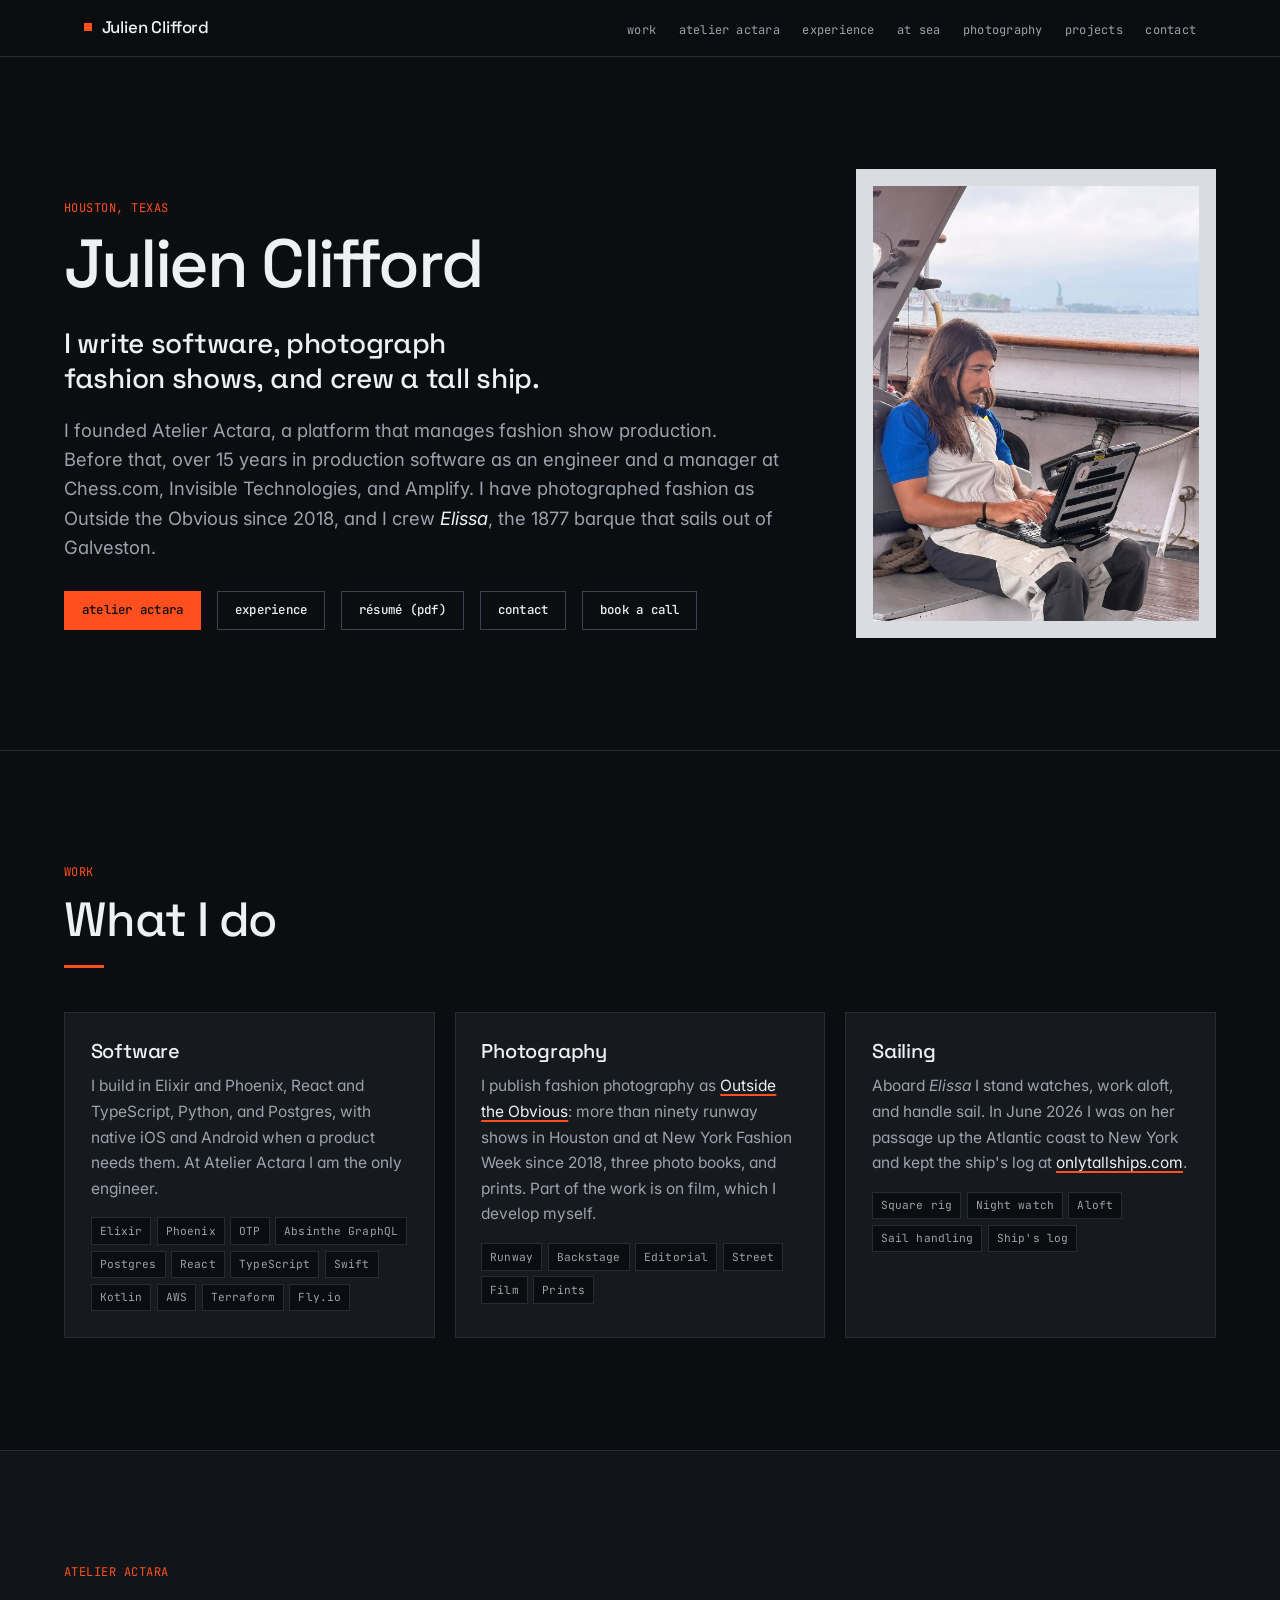
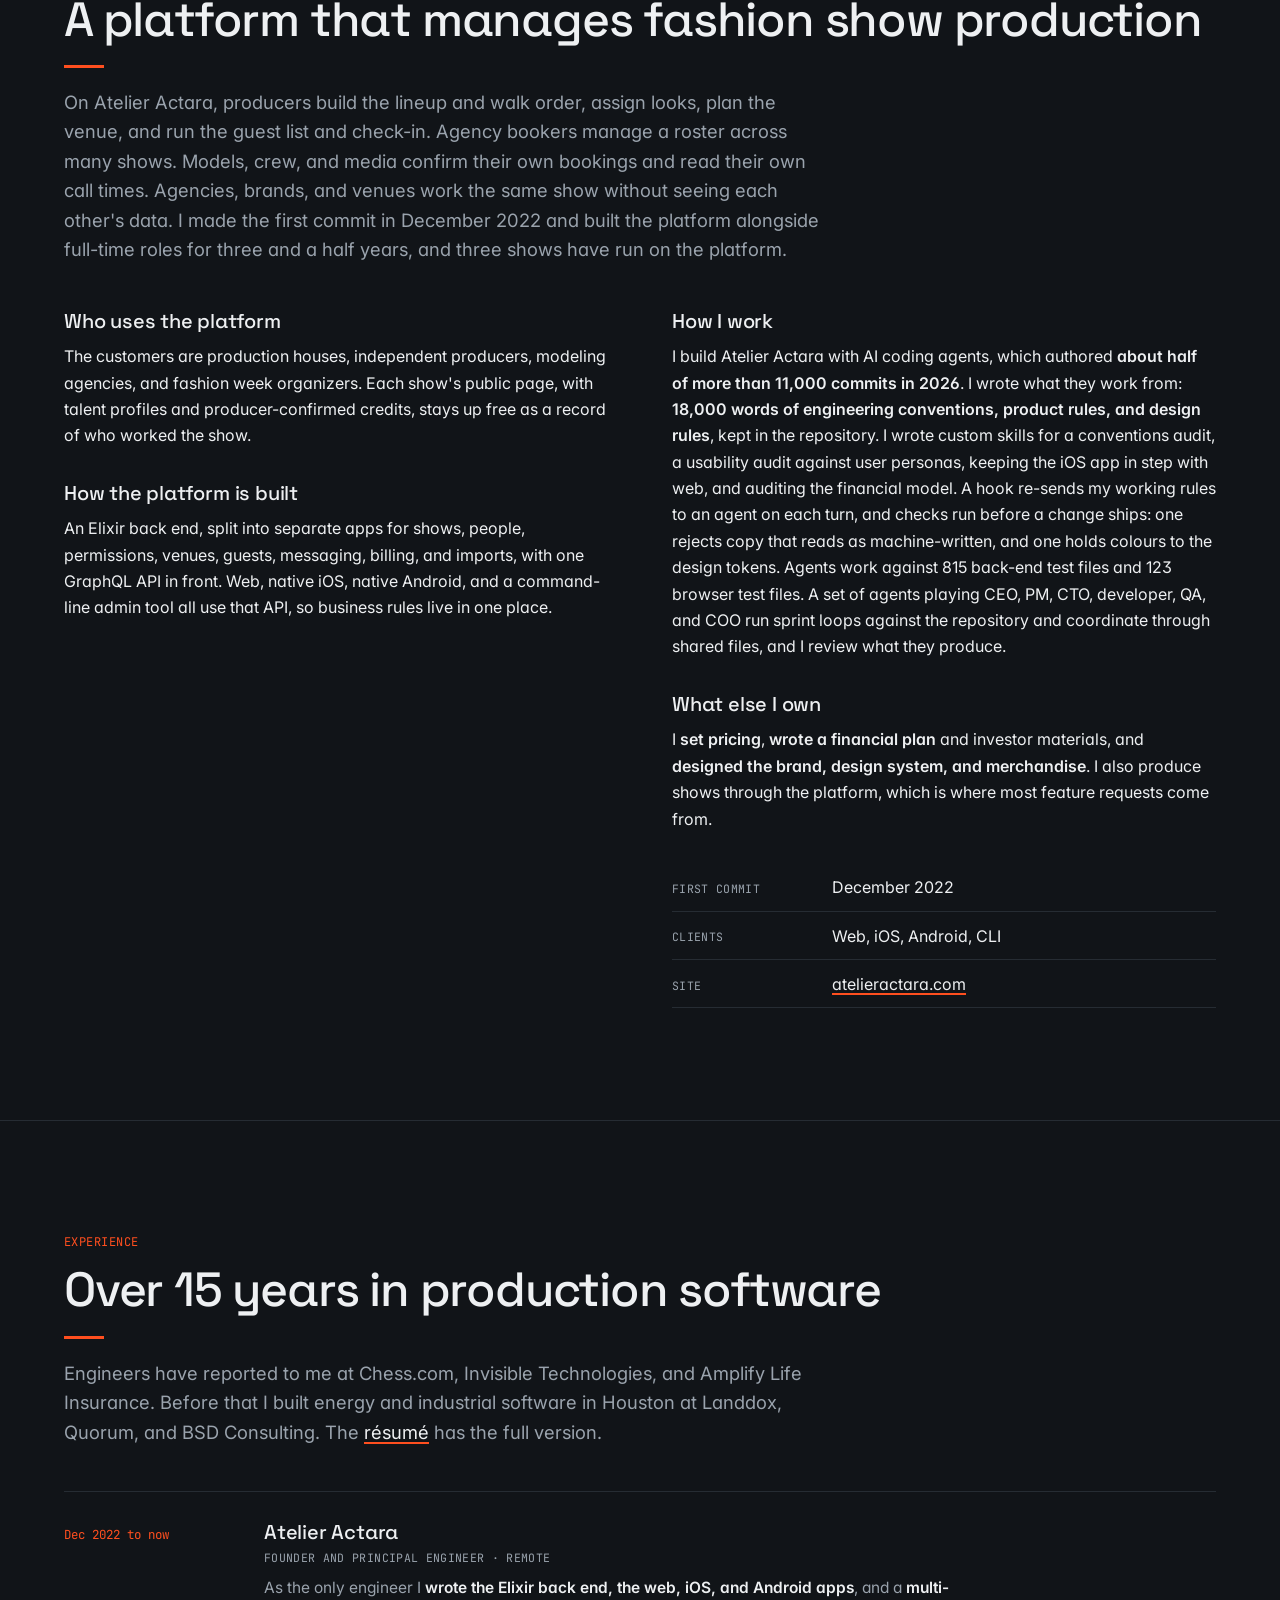
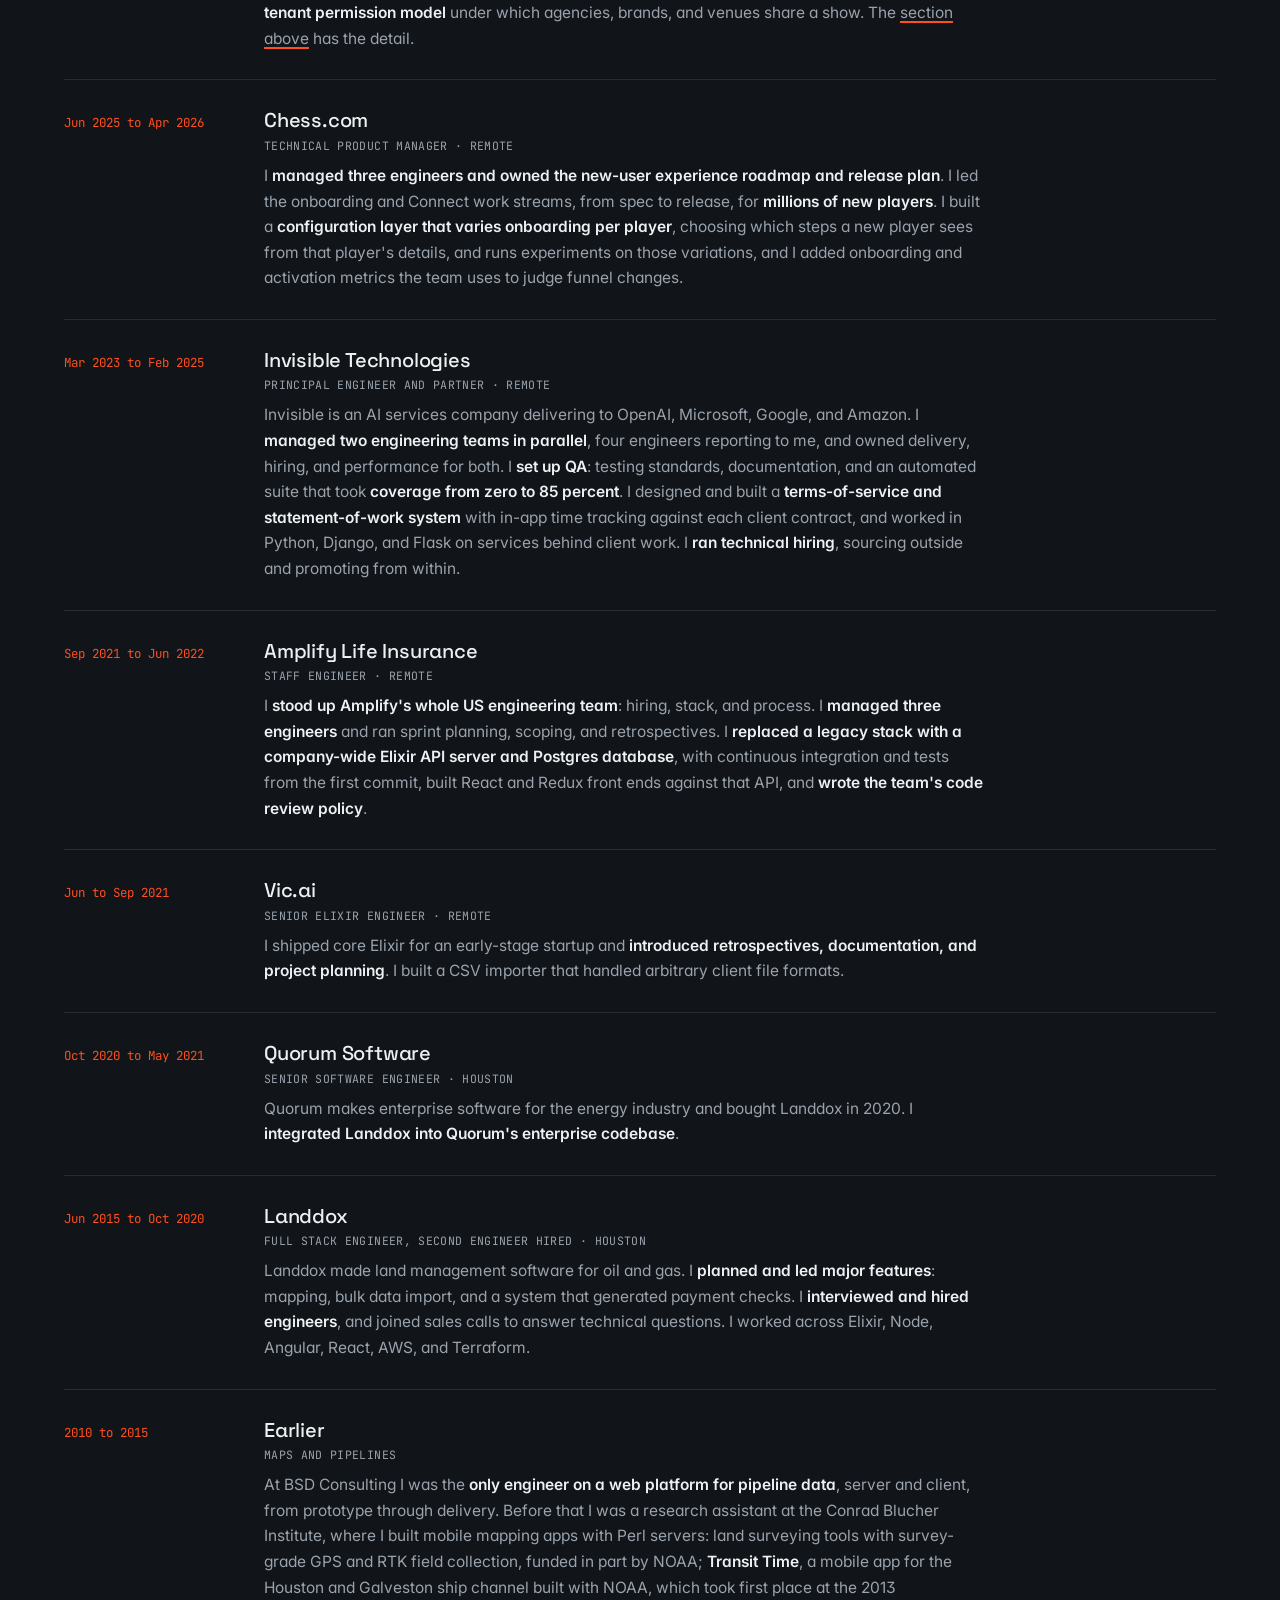
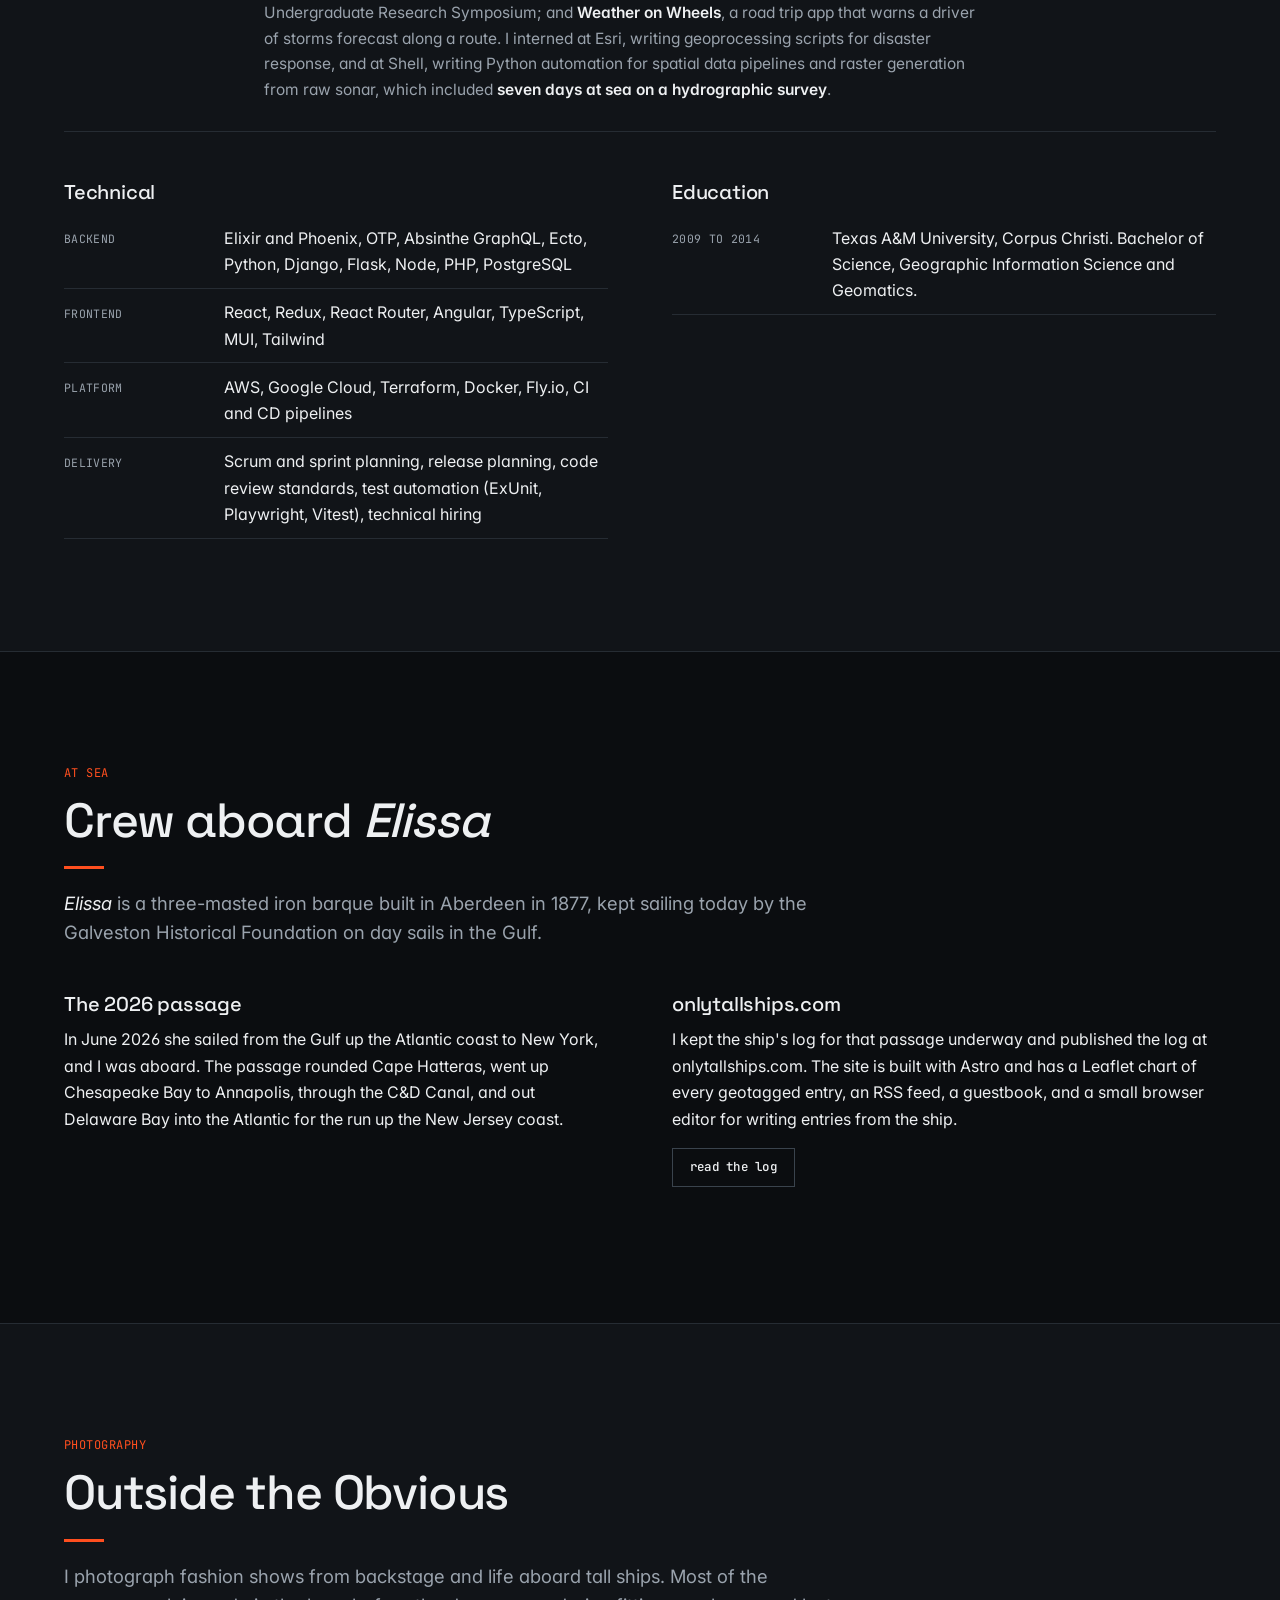
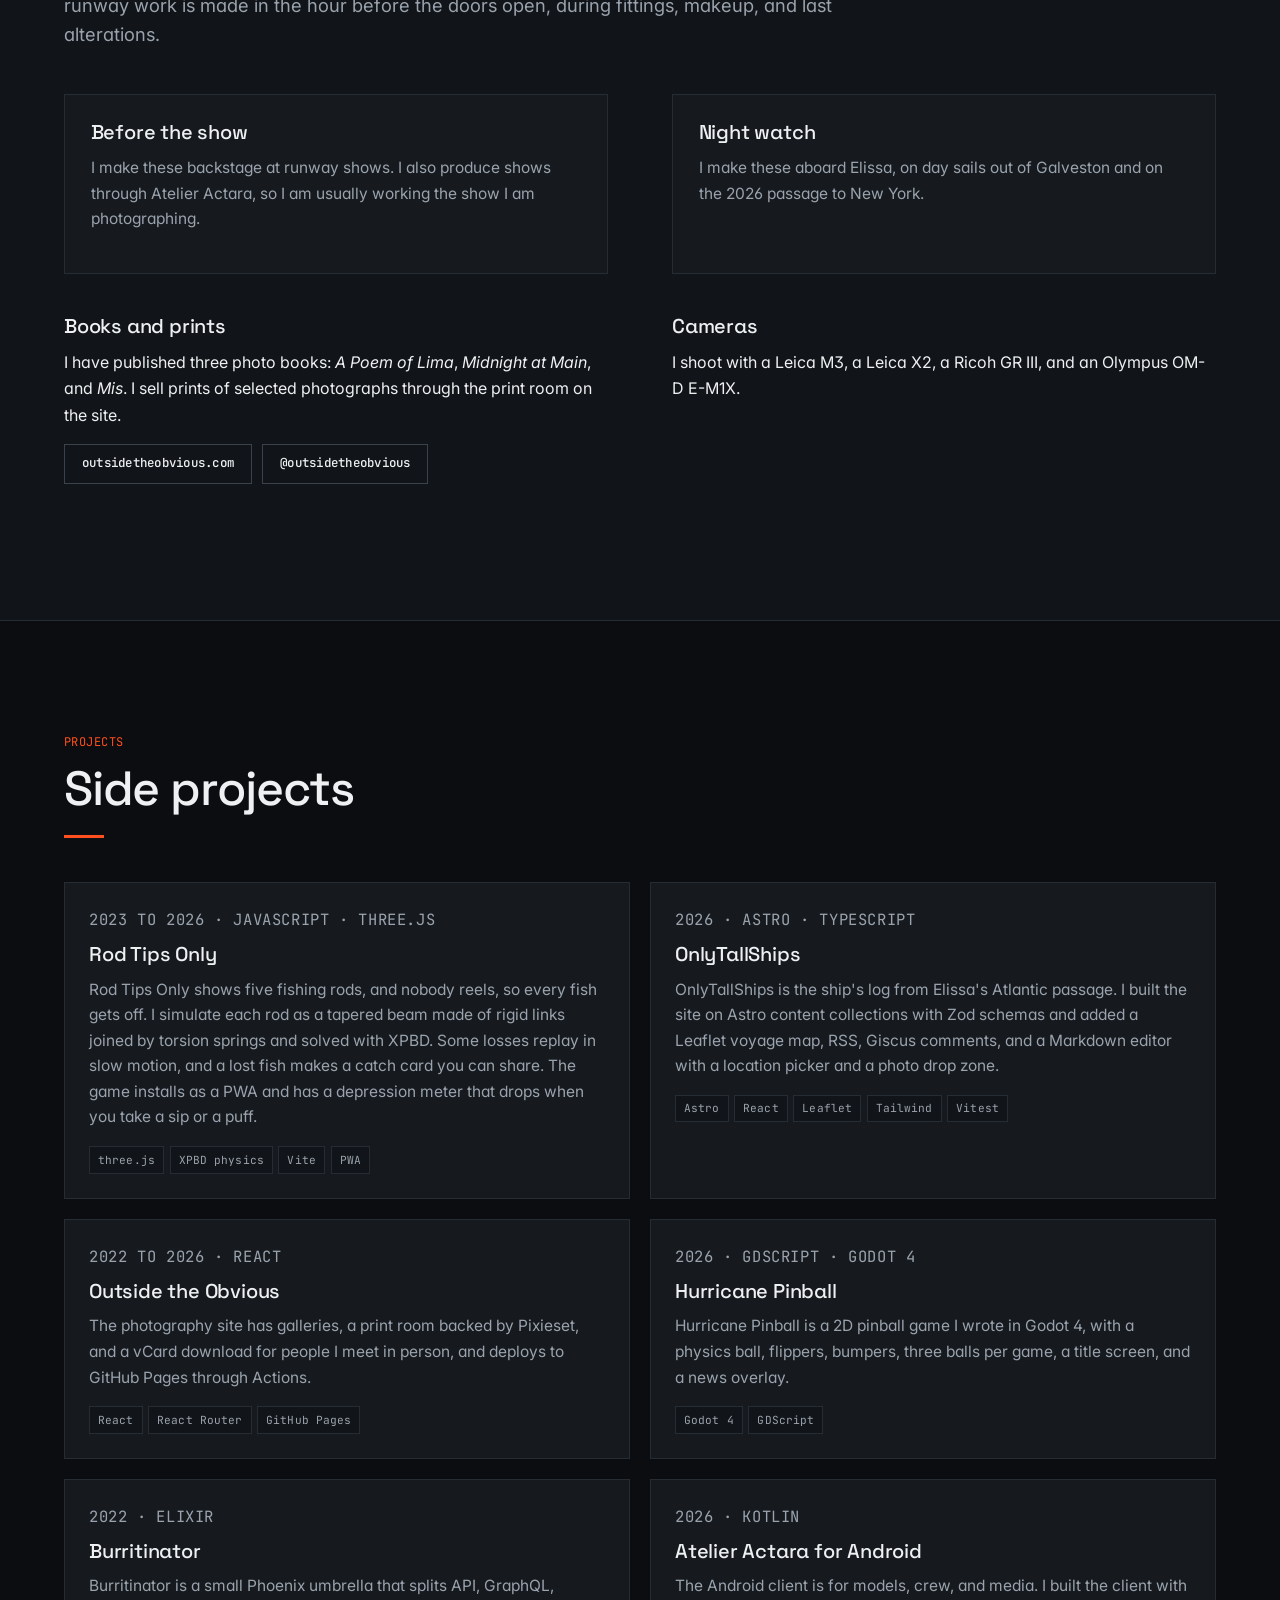
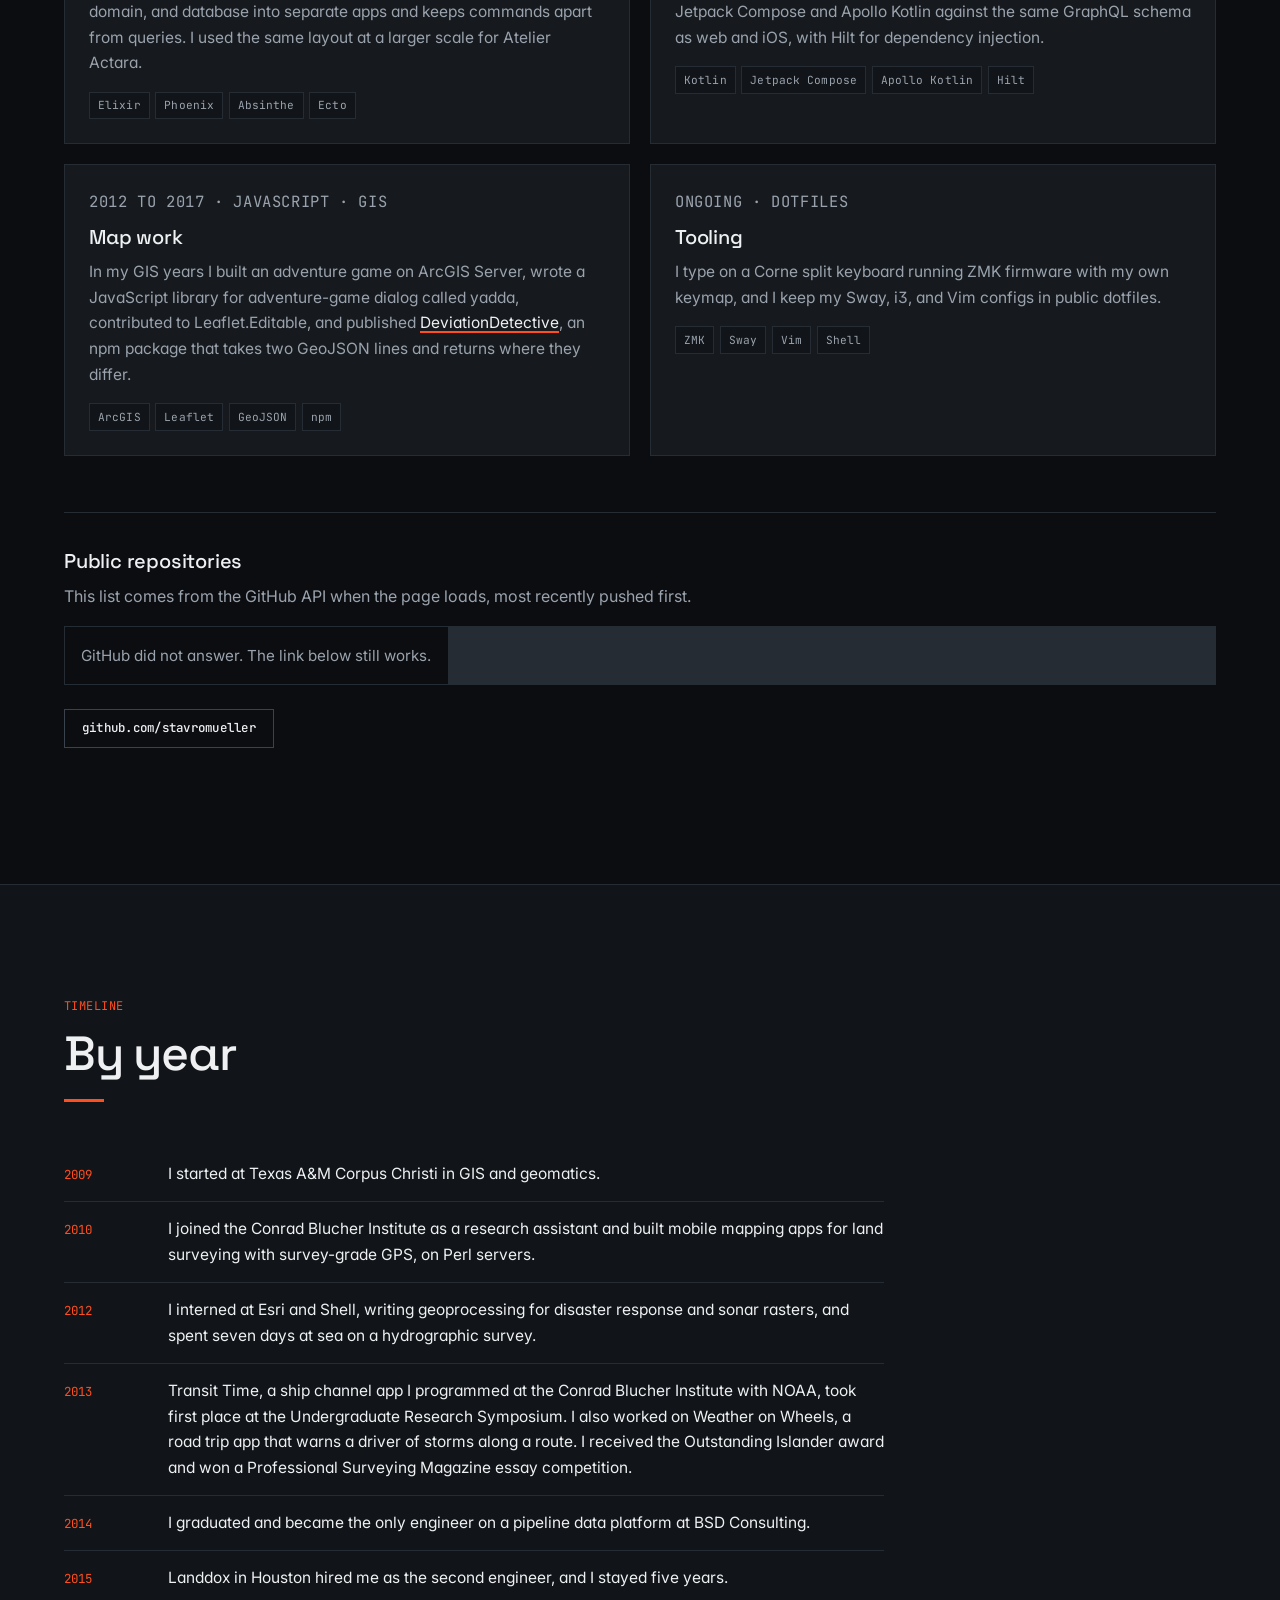
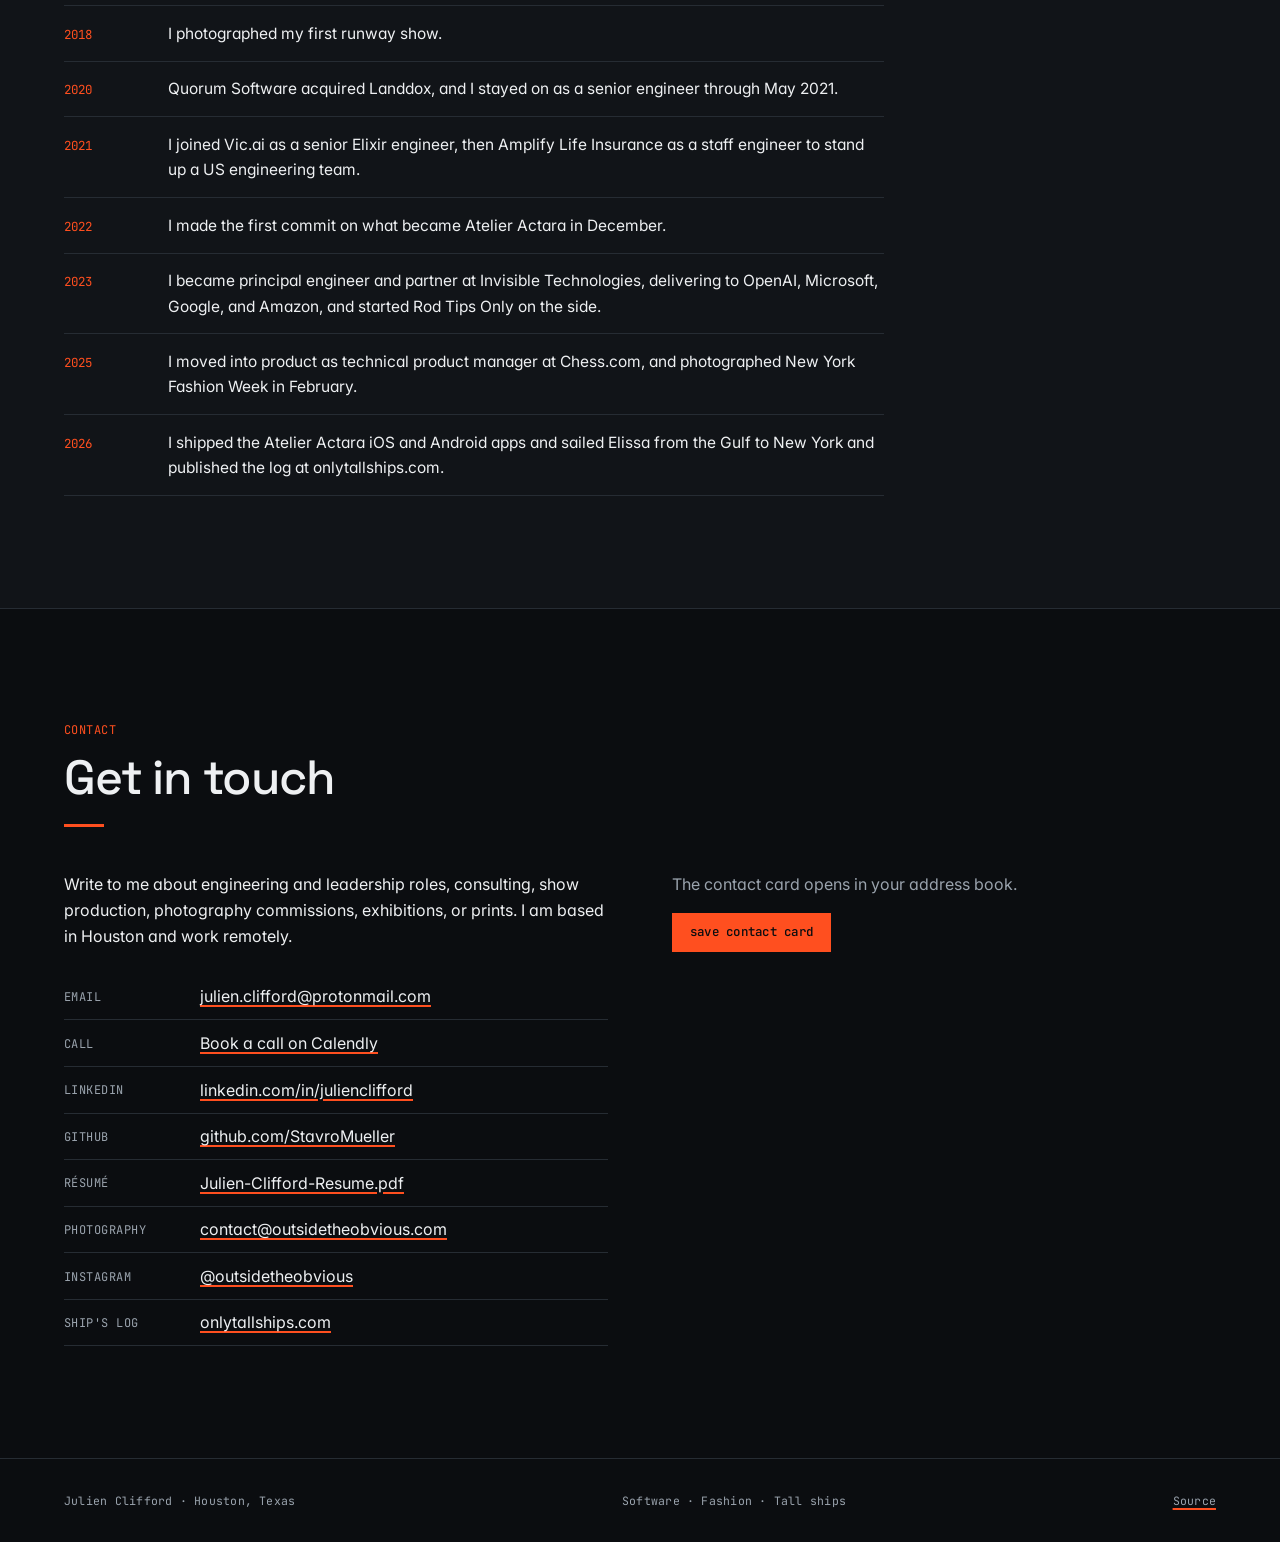
==== docs/index.html @ 0fa8e650 "Show how deep the AI-agent setup on Atelier Actara goes The résumé, the site's "How I work" paragrap" ====
<!DOCTYPE html>
<html lang="en">
<head>
  <meta charset="utf-8" />
  <meta name="viewport" content="width=device-width, initial-scale=1" />
  <title>Julien Clifford · Principal software engineer, Houston</title>
  <meta name="description" content="Julien Clifford is a principal software engineer in Houston, Texas with over 15 years in production software. He has managed engineering teams at Chess.com, Invisible Technologies, and Amplify Life Insurance, founded Atelier Actara, builds in Elixir, Phoenix, React, and TypeScript, photographs fashion shows, and crews the 1877 barque Elissa. Open to engineering leadership, principal engineer, and consulting roles." />
  <meta name="author" content="Julien Clifford" />
  <meta name="keywords" content="Julien Clifford, software engineer, engineering manager, principal engineer, technical product manager, Elixir, Phoenix, React, TypeScript, PostgreSQL, AWS, Houston, remote, Atelier Actara, fashion photographer, tall ship crew" />
  <meta name="robots" content="index, follow, max-snippet:-1, max-image-preview:large" />
  <link rel="canonical" href="https://jpclifford.com/" />
  <link rel="alternate" type="text/plain" href="https://jpclifford.com/llms.txt" title="Plain-text summary for language models" />
  <link rel="author" href="https://jpclifford.com/" />
  <link rel="me" href="https://github.com/StavroMueller" />
  <link rel="me" href="https://linkedin.com/in/julienclifford" />
  <link rel="me" href="https://instagram.com/outsidetheobvious" />
  <meta property="og:site_name" content="Julien Clifford" />
  <meta property="og:title" content="Julien Clifford · Principal software engineer, Houston" />
  <meta property="og:description" content="Over 15 years in production software. Managed teams at Chess.com, Invisible Technologies, and Amplify. Founder of Atelier Actara. Fashion photographer and tall ship crew. Open to leadership and consulting roles." />
  <meta property="og:type" content="profile" />
  <meta property="profile:first_name" content="Julien" />
  <meta property="profile:last_name" content="Clifford" />
  <meta property="og:url" content="https://jpclifford.com/" />
  <meta property="og:image" content="https://jpclifford.com/portrait.jpg" />
  <meta property="og:image:alt" content="Julien Clifford" />
  <meta property="og:locale" content="en_US" />
  <meta name="twitter:card" content="summary_large_image" />
  <meta name="twitter:title" content="Julien Clifford · Principal software engineer, Houston" />
  <meta name="twitter:description" content="Over 15 years in production software. Managed teams at Chess.com, Invisible Technologies, and Amplify. Founder of Atelier Actara. Open to leadership and consulting roles." />
  <meta name="twitter:image" content="https://jpclifford.com/portrait.jpg" />
  <meta name="theme-color" content="#0b0d10" />
  <script type="application/ld+json">
  {
    "@context": "https://schema.org",
    "@graph": [
      {
        "@type": "Person",
        "@id": "https://jpclifford.com/#person",
        "name": "Julien Clifford",
        "alternateName": ["J. P. Clifford", "Julien P. Clifford"],
        "url": "https://jpclifford.com/",
        "sameAs": [
          "https://linkedin.com/in/julienclifford",
          "https://github.com/StavroMueller",
          "https://instagram.com/outsidetheobvious",
          "https://outsidetheobvious.com",
          "https://onlytallships.com"
        ],
        "image": "https://jpclifford.com/portrait.jpg",
        "email": "mailto:julien.clifford@protonmail.com",
        "jobTitle": "Founder and principal engineer",
        "description": "Principal software engineer with over 15 years in production software. Has managed engineering teams at Chess.com, Invisible Technologies, and Amplify Life Insurance. Founder of Atelier Actara, a platform that manages fashion show production. Builds in Elixir, Phoenix, React, TypeScript, and PostgreSQL on AWS and Google Cloud. Fashion photographer under Outside the Obvious and crew aboard the 1877 barque Elissa. Open to engineering leadership, principal engineer, and consulting roles, remote or in Houston.",
        "address": {
          "@type": "PostalAddress",
          "addressLocality": "Houston",
          "addressRegion": "TX",
          "addressCountry": "US"
        },
        "worksFor": {
          "@type": "Organization",
          "name": "Atelier Actara",
          "url": "https://atelieractara.com"
        },
        "alumniOf": {
          "@type": "CollegeOrUniversity",
          "name": "Texas A&M University-Corpus Christi",
          "sameAs": "https://www.tamucc.edu/"
        },
        "hasOccupation": [
          {
            "@type": "Occupation",
            "name": "Software engineering manager",
            "occupationLocation": { "@type": "City", "name": "Houston" },
            "skills": "Engineering management, technical hiring, release planning, Scrum, code review standards, test automation, AI-assisted development standards"
          },
          {
            "@type": "Occupation",
            "name": "Principal software engineer",
            "skills": "Elixir, Phoenix, OTP, Absinthe GraphQL, Ecto, Node, PHP, React, Redux, Angular, TypeScript, PostgreSQL, AWS, Google Cloud, Terraform, Docker, Fly.io, multi-tenant systems, API design"
          },
          {
            "@type": "Occupation",
            "name": "Fashion photographer"
          }
        ],
        "knowsAbout": [
          "Elixir", "Phoenix Framework", "OTP", "GraphQL", "React", "TypeScript", "PostgreSQL",
          "Amazon Web Services", "Google Cloud", "Terraform", "Docker",
          "Engineering management", "Technical product management", "Multi-tenant architecture",
          "Test automation", "AI-assisted software development", "Geographic information systems",
          "Fashion photography", "Fashion show production", "Tall ship sailing"
        ],
        "knowsLanguage": "en",
        "nationality": { "@type": "Country", "name": "United States" },
        "sameAs": [
          "https://linkedin.com/in/julienclifford",
          "https://github.com/StavroMueller",
          "https://instagram.com/outsidetheobvious",
          "https://onlytallships.com",
          "https://outsidetheobvious.com"
        ],
        "subjectOf": {
          "@type": "DigitalDocument",
          "name": "Julien Clifford résumé",
          "url": "https://jpclifford.com/Julien-Clifford-Resume.pdf",
          "encodingFormat": "application/pdf"
        }
      },
      {
        "@type": "WebSite",
        "@id": "https://jpclifford.com/#website",
        "url": "https://jpclifford.com/",
        "name": "Julien Clifford",
        "inLanguage": "en",
        "publisher": { "@id": "https://jpclifford.com/#person" }
      },
      {
        "@type": "ProfilePage",
        "@id": "https://jpclifford.com/#page",
        "url": "https://jpclifford.com/",
        "name": "Julien Clifford · Principal software engineer, Houston",
        "isPartOf": { "@id": "https://jpclifford.com/#website" },
        "mainEntity": { "@id": "https://jpclifford.com/#person" },
        "about": { "@id": "https://jpclifford.com/#person" },
        "dateModified": "2026-11-11"
      }
    ]
  }
  </script>
  <link rel="icon" href="data:image/svg+xml,<svg xmlns='http://www.w3.org/2000/svg' viewBox='0 0 100 100'><rect width='100' height='100' fill='%230b0d10'/><text x='50' y='68' font-size='52' text-anchor='middle' fill='%23ff4f1f' font-family='Helvetica,Arial,sans-serif' font-weight='bold'>jc</text></svg>" />
  <link rel="preconnect" href="https://fonts.googleapis.com" />
  <link rel="preconnect" href="https://fonts.gstatic.com" crossorigin />
  <link href="https://fonts.googleapis.com/css2?family=Space+Grotesk:wght@500&family=Inter:wght@400;500;600&family=JetBrains+Mono:wght@400;500&display=swap" rel="stylesheet" />
  <link rel="stylesheet" href="style.css" />
</head>
<body>
  <a href="#main" class="skip-link">Skip to content</a>

  <header class="masthead">
    <nav class="nav" aria-label="Main navigation">
      <a href="#top" class="nav-name">Julien Clifford</a>
      <button class="nav-toggle" aria-expanded="false" aria-controls="nav-menu" aria-label="Toggle navigation">
        <span></span><span></span>
      </button>
      <ul class="nav-links" id="nav-menu">
        <li><a href="#work">Work</a></li>
        <li><a href="#atelier">Atelier Actara</a></li>
        <li><a href="#experience">Experience</a></li>
        <li><a href="#sea">At sea</a></li>
        <li><a href="#photo">Photography</a></li>
        <li><a href="#projects">Projects</a></li>
        <li><a href="#contact">Contact</a></li>
      </ul>
    </nav>
  </header>

  <main id="main">

    <!-- ============================ HERO ============================ -->
    <section id="top" class="hero">
      <div class="hero-grid">
        <div class="hero-copy">
          <p class="label">Houston, Texas</p>
          <h1 class="display">Julien Clifford</h1>
          <p class="tagline">I write software, photograph fashion shows, and crew a tall ship.</p>
          <p class="lede">
            I founded Atelier Actara, a platform that manages fashion show production. Before that,
            over 15 years in production software as an engineer and a manager at Chess.com,
            Invisible Technologies, and Amplify. I have
            photographed fashion as Outside the Obvious since 2018, and I crew <em>Elissa</em>,
            the 1877 barque that sails out of Galveston.
          </p>
          <div class="hero-actions">
            <a href="#atelier" class="btn btn-primary">Atelier Actara</a>
            <a href="#experience" class="btn">Experience</a>
            <a href="Julien-Clifford-Resume.pdf" class="btn">Résumé (PDF)</a>
            <a href="#contact" class="btn">Contact</a>
            <a href="https://calendly.com/julienclifford/coffee" class="btn" target="_blank" rel="noopener">Book a call</a>
          </div>
        </div>
        <figure class="hero-portrait">
          <img src="portrait.jpg" alt="Julien Clifford working on a laptop on the deck of Elissa in New York Harbor, with the Statue of Liberty behind" width="1195" height="1593" loading="eager" />
        </figure>
      </div>

    </section>

    <!-- ============================ WORK ============================ -->
    <section id="work" class="section">
      <header class="section-head">
        <p class="label">Work</p>
        <h2 class="headline">What I do</h2>
      </header>

      <div class="three-up">
        <article class="card">
          <h3 class="title">Software</h3>
          <p>
            I build in Elixir and Phoenix, React and TypeScript, Python, and Postgres, with
            native iOS and Android when a product needs them. At Atelier Actara I am the only
            engineer.
          </p>
          <ul class="tags">
            <li>Elixir</li><li>Phoenix</li><li>OTP</li><li>Absinthe GraphQL</li><li>Postgres</li>
            <li>React</li><li>TypeScript</li><li>Swift</li><li>Kotlin</li><li>AWS</li><li>Terraform</li><li>Fly.io</li>
          </ul>
        </article>

        <article class="card">
          <h3 class="title">Photography</h3>
          <p>
            I publish fashion photography as
            <a href="https://outsidetheobvious.com" target="_blank" rel="noopener">Outside the Obvious</a>:
            more than ninety runway shows in Houston and at New York Fashion Week since 2018,
            three photo books, and prints. Part of the work is on film, which I develop myself.
          </p>
          <ul class="tags">
            <li>Runway</li><li>Backstage</li><li>Editorial</li><li>Street</li><li>Film</li><li>Prints</li>
          </ul>
        </article>

        <article class="card">
          <h3 class="title">Sailing</h3>
          <p>
            Aboard <em>Elissa</em> I stand watches, work aloft, and handle sail. In June 2026
            I was on her passage up the Atlantic coast to New York and kept the ship's log at
            <a href="https://onlytallships.com" target="_blank" rel="noopener">onlytallships.com</a>.
          </p>
          <ul class="tags">
            <li>Square rig</li><li>Night watch</li><li>Aloft</li><li>Sail handling</li><li>Ship's log</li>
          </ul>
        </article>
      </div>
    </section>

    <!-- ============================ ATELIER ACTARA ============================ -->
    <section id="atelier" class="section section-dark">
      <header class="section-head">
        <p class="label">Atelier Actara</p>
        <h2 class="headline">A platform that manages fashion show production</h2>
        <p class="lede">
          On Atelier Actara, producers build the lineup and walk order, assign looks, plan the venue, and run the guest list and check-in.
          Agency bookers manage a roster across many shows. Models, crew, and media confirm
          their own bookings and read their own call times. Agencies, brands, and venues work
          the same show without seeing each other's data. I made the first commit in December
          2022 and built the platform alongside full-time roles for three and a half years, and
          three shows have run on the platform.
        </p>
      </header>

      <div class="two-col">
        <div>
          <h3 class="title">Who uses the platform</h3>
          <p>
            The customers are production houses, independent producers, modeling agencies, and
            fashion week organizers. Each show's public page, with talent profiles and
            producer-confirmed credits, stays up free as a record of who worked the show.
          </p>

          <h3 class="title" style="margin-top:2rem">How the platform is built</h3>
          <p>
            An Elixir back end, split into separate apps for shows, people, permissions,
            venues, guests, messaging, billing, and imports, with one GraphQL API in front.
            Web, native iOS, native Android, and a command-line admin tool all use that API,
            so business rules live in one place.
          </p>
        </div>
        <div>
          <h3 class="title">How I work</h3>
          <p>
            I build Atelier Actara with AI coding agents, which authored <strong>about half of
            more than 11,000 commits in 2026</strong>. I wrote what they work from: <strong>18,000
            words of engineering conventions, product rules, and design rules</strong>, kept in
            the repository. I wrote custom skills for a conventions audit, a usability audit
            against user personas, keeping the iOS app in step with web, and auditing the
            financial model. A hook re-sends my working rules to an agent on each turn, and
            checks run before a change ships: one rejects copy that reads as machine-written,
            and one holds colours to the design tokens. Agents work against 815 back-end test
            files and 123 browser test files. A
            set of agents playing CEO, PM, CTO, developer, QA, and COO run sprint loops against the
            repository and coordinate through shared files, and I review what they produce.
          </p>

          <h3 class="title" style="margin-top:2rem">What else I own</h3>
          <p>
            I <strong>set pricing</strong>, <strong>wrote a financial plan</strong> and investor materials, and <strong>designed the brand,
            design system, and merchandise</strong>. I also produce shows through the platform, which is where most
            feature requests come from.
          </p>

          <dl class="fact-list" style="margin-top:2rem">
            <div><dt>First commit</dt><dd>December 2022</dd></div>
            <div><dt>Clients</dt><dd>Web, iOS, Android, CLI</dd></div>
            <div><dt>Site</dt><dd><a href="https://atelieractara.com" target="_blank" rel="noopener">atelieractara.com</a></dd></div>
          </dl>
        </div>
      </div>
    </section>

    <!-- ============================ EXPERIENCE ============================ -->
    <section id="experience" class="section section-alt">
      <header class="section-head">
        <p class="label">Experience</p>
        <h2 class="headline">Over 15 years in production software</h2>
        <p class="lede">
          Engineers have reported to me at Chess.com, Invisible Technologies, and Amplify
          Life Insurance. Before that I built energy and industrial software in Houston
          at Landdox, Quorum, and BSD Consulting. The
          <a href="Julien-Clifford-Resume.pdf">résumé</a> has the full version.
        </p>
      </header>

      <ol class="jobs">
        <li class="job">
          <div class="job-when"><span class="date">Dec 2022 to now</span></div>
          <div>
            <h3 class="title">Atelier Actara <span class="role">Founder and principal engineer · Remote</span></h3>
            <p>As the only engineer I <strong>wrote the Elixir back end, the web, iOS, and Android apps</strong>, and a <strong>multi-tenant permission model</strong> under which agencies, brands, and venues share a show. The <a href="#atelier">section above</a> has the detail.</p>
          </div>
        </li>
        <li class="job">
          <div class="job-when"><span class="date">Jun 2025 to Apr 2026</span></div>
          <div>
            <h3 class="title">Chess.com <span class="role">Technical product manager · Remote</span></h3>
            <p>I <strong>managed three engineers and owned the new-user experience roadmap and release plan</strong>. I led the onboarding and Connect work streams, from spec to release, for <strong>millions of new players</strong>. I built a <strong>configuration layer that varies onboarding per player</strong>, choosing which steps a new player sees from that player's details, and runs experiments on those variations, and I added onboarding and activation metrics the team uses to judge funnel changes.</p>
          </div>
        </li>
        <li class="job">
          <div class="job-when"><span class="date">Mar 2023 to Feb 2025</span></div>
          <div>
            <h3 class="title">Invisible Technologies <span class="role">Principal engineer and partner · Remote</span></h3>
            <p>Invisible is an AI services company delivering to OpenAI, Microsoft, Google, and Amazon. I <strong>managed two engineering teams in parallel</strong>, four engineers reporting to me, and owned delivery, hiring, and performance for both. I <strong>set up QA</strong>: testing standards, documentation, and an automated suite that took <strong>coverage from zero to 85 percent</strong>. I designed and built a <strong>terms-of-service and statement-of-work system</strong> with in-app time tracking against each client contract, and worked in Python, Django, and Flask on services behind client work. I <strong>ran technical hiring</strong>, sourcing outside and promoting from within.</p>
          </div>
        </li>
        <li class="job">
          <div class="job-when"><span class="date">Sep 2021 to Jun 2022</span></div>
          <div>
            <h3 class="title">Amplify Life Insurance <span class="role">Staff engineer · Remote</span></h3>
            <p>I <strong>stood up Amplify's whole US engineering team</strong>: hiring, stack, and process. I <strong>managed three engineers</strong> and ran sprint planning, scoping, and retrospectives. I <strong>replaced a legacy stack with a company-wide Elixir API server and Postgres database</strong>, with continuous integration and tests from the first commit, built React and Redux front ends against that API, and <strong>wrote the team's code review policy</strong>.</p>
          </div>
        </li>
        <li class="job">
          <div class="job-when"><span class="date">Jun to Sep 2021</span></div>
          <div>
            <h3 class="title">Vic.ai <span class="role">Senior Elixir engineer · Remote</span></h3>
            <p>I shipped core Elixir for an early-stage startup and <strong>introduced retrospectives, documentation, and project planning</strong>. I built a CSV importer that handled arbitrary client file formats.</p>
          </div>
        </li>
        <li class="job">
          <div class="job-when"><span class="date">Oct 2020 to May 2021</span></div>
          <div>
            <h3 class="title">Quorum Software <span class="role">Senior software engineer · Houston</span></h3>
            <p>Quorum makes enterprise software for the energy industry and bought Landdox in 2020. I <strong>integrated Landdox into Quorum's enterprise codebase</strong>.</p>
          </div>
        </li>
        <li class="job">
          <div class="job-when"><span class="date">Jun 2015 to Oct 2020</span></div>
          <div>
            <h3 class="title">Landdox <span class="role">Full stack engineer, second engineer hired · Houston</span></h3>
            <p>Landdox made land management software for oil and gas. I <strong>planned and led major features</strong>: mapping, bulk data import, and a system that generated payment checks. I <strong>interviewed and hired engineers</strong>, and joined sales calls to answer technical questions. I worked across Elixir, Node, Angular, React, AWS, and Terraform.</p>
          </div>
        </li>
        <li class="job">
          <div class="job-when"><span class="date">2010 to 2015</span></div>
          <div>
            <h3 class="title">Earlier <span class="role">Maps and pipelines</span></h3>
            <p>At BSD Consulting I was the <strong>only engineer on a web platform for pipeline data</strong>, server and client, from prototype through delivery. Before that I was a research assistant at the Conrad Blucher Institute, where I built mobile mapping apps with Perl servers: land surveying tools with survey-grade GPS and RTK field collection, funded in part by NOAA; <strong>Transit Time</strong>, a mobile app for the Houston and Galveston ship channel built with NOAA, which took first place at the 2013 Undergraduate Research Symposium; and <strong>Weather on Wheels</strong>, a road trip app that warns a driver of storms forecast along a route. I interned at Esri, writing geoprocessing scripts for disaster response, and at Shell, writing Python automation for spatial data pipelines and raster generation from raw sonar, which included <strong>seven days at sea on a hydrographic survey</strong>.</p>
          </div>
        </li>
      </ol>

      <div class="two-col" style="margin-top:3rem">
        <div>
          <h3 class="title">Technical</h3>
          <dl class="fact-list">
            <div><dt>Backend</dt><dd>Elixir and Phoenix, OTP, Absinthe GraphQL, Ecto, Python, Django, Flask, Node, PHP, PostgreSQL</dd></div>
            <div><dt>Frontend</dt><dd>React, Redux, React Router, Angular, TypeScript, MUI, Tailwind</dd></div>
            <div><dt>Platform</dt><dd>AWS, Google Cloud, Terraform, Docker, Fly.io, CI and CD pipelines</dd></div>
            <div><dt>Delivery</dt><dd>Scrum and sprint planning, release planning, code review standards, test automation (ExUnit, Playwright, Vitest), technical hiring</dd></div>
          </dl>
        </div>
        <div>
          <h3 class="title">Education</h3>
          <dl class="fact-list">
            <div><dt>2009 to 2014</dt><dd>Texas A&amp;M University, Corpus Christi. Bachelor of Science, Geographic Information Science and Geomatics.</dd></div>
          </dl>
        </div>
      </div>
    </section>


    <!-- ============================ AT SEA ============================ -->
    <section id="sea" class="section">
      <header class="section-head">
        <p class="label">At sea</p>
        <h2 class="headline">Crew aboard <em>Elissa</em></h2>
        <p class="lede">
          <em>Elissa</em> is a three-masted iron barque built in Aberdeen in 1877, kept sailing
          today by the Galveston Historical Foundation on day sails in the Gulf.
        </p>
      </header>

      <div class="two-col">
        <div>
          <h3 class="title">The 2026 passage</h3>
          <p>
            In June 2026 she sailed from the Gulf up the Atlantic coast to New York, and I was
            aboard. The passage rounded Cape Hatteras, went up Chesapeake Bay to Annapolis,
            through the C&amp;D Canal, and out Delaware Bay into the Atlantic for the run up
            the New Jersey coast.
          </p>
        </div>
        <div>
          <h3 class="title">onlytallships.com</h3>
          <p>
            I kept the ship's log for that passage underway and published the log at
            onlytallships.com. The site is built with Astro and has a Leaflet chart of every
            geotagged entry, an RSS feed, a guestbook, and a small browser editor for writing
            entries from the ship.
          </p>
          <p>
            <a href="https://onlytallships.com" target="_blank" rel="noopener" class="btn">Read the log</a>
          </p>
        </div>
      </div>
    </section>
    <!-- ============================ PHOTOGRAPHY ============================ -->
    <section id="photo" class="section section-alt">
      <header class="section-head">
        <p class="label">Photography</p>
        <h2 class="headline">Outside the Obvious</h2>
        <p class="lede">
          I photograph fashion shows from backstage and life aboard tall ships. Most of the
          runway work is made in the hour before the doors open, during fittings, makeup, and
          last alterations.
        </p>
      </header>

      <div class="two-col">
        <article class="card">
          <h3 class="title">Before the show</h3>
          <p>I make these backstage at runway shows. I also produce shows through Atelier Actara, so I am usually working the show I am photographing.</p>
        </article>
        <article class="card">
          <h3 class="title">Night watch</h3>
          <p>I make these aboard Elissa, on day sails out of Galveston and on the 2026 passage to New York.</p>
        </article>
      </div>

      <div class="two-col" style="margin-top:2.5rem">
        <div>
          <h3 class="title">Books and prints</h3>
          <p>I have published three photo books: <em>A Poem of Lima</em>, <em>Midnight at Main</em>, and <em>Mis</em>. I sell prints of selected photographs through the print room on the site.</p>
          <p>
            <a href="https://outsidetheobvious.com" target="_blank" rel="noopener" class="btn">outsidetheobvious.com</a>
            <a href="https://instagram.com/outsidetheobvious" target="_blank" rel="noopener" class="btn">@outsidetheobvious</a>
          </p>
        </div>
        <div>
          <h3 class="title">Cameras</h3>
          <p>I shoot with a Leica M3, a Leica X2, a Ricoh GR III, and an Olympus OM-D E-M1X.</p>
        </div>
      </div>
    </section>

    <!-- ============================ PROJECTS ============================ -->
    <section id="projects" class="section">
      <header class="section-head">
        <p class="label">Projects</p>
        <h2 class="headline">Side projects</h2>
      </header>

      <div class="project-grid">
        <article class="project">
          <p class="label">2023 to 2026 · JavaScript · three.js</p>
          <h3 class="title"><a href="https://rodtipsonly.com" target="_blank" rel="noopener">Rod Tips Only</a></h3>
          <p>Rod Tips Only shows five fishing rods, and nobody reels, so every fish gets off. I simulate each rod as a tapered beam made of rigid links joined by torsion springs and solved with XPBD. Some losses replay in slow motion, and a lost fish makes a catch card you can share. The game installs as a PWA and has a depression meter that drops when you take a sip or a puff.</p>
          <ul class="tags"><li>three.js</li><li>XPBD physics</li><li>Vite</li><li>PWA</li></ul>
        </article>

        <article class="project">
          <p class="label">2026 · Astro · TypeScript</p>
          <h3 class="title"><a href="https://onlytallships.com" target="_blank" rel="noopener">OnlyTallShips</a></h3>
          <p>OnlyTallShips is the ship's log from Elissa's Atlantic passage. I built the site on Astro content collections with Zod schemas and added a Leaflet voyage map, RSS, Giscus comments, and a Markdown editor with a location picker and a photo drop zone.</p>
          <ul class="tags"><li>Astro</li><li>React</li><li>Leaflet</li><li>Tailwind</li><li>Vitest</li></ul>
        </article>

        <article class="project">
          <p class="label">2022 to 2026 · React</p>
          <h3 class="title"><a href="https://outsidetheobvious.com" target="_blank" rel="noopener">Outside the Obvious</a></h3>
          <p>The photography site has galleries, a print room backed by Pixieset, and a vCard download for people I meet in person, and deploys to GitHub Pages through Actions.</p>
          <ul class="tags"><li>React</li><li>React Router</li><li>GitHub Pages</li></ul>
        </article>

        <article class="project">
          <p class="label">2026 · GDScript · Godot 4</p>
          <h3 class="title"><a href="https://github.com/StavroMueller/hurricanegame" target="_blank" rel="noopener">Hurricane Pinball</a></h3>
          <p>Hurricane Pinball is a 2D pinball game I wrote in Godot 4, with a physics ball, flippers, bumpers, three balls per game, a title screen, and a news overlay.</p>
          <ul class="tags"><li>Godot 4</li><li>GDScript</li></ul>
        </article>

        <article class="project">
          <p class="label">2022 · Elixir</p>
          <h3 class="title"><a href="https://github.com/StavroMueller/burritinator" target="_blank" rel="noopener">Burritinator</a></h3>
          <p>Burritinator is a small Phoenix umbrella that splits API, GraphQL, domain, and database into separate apps and keeps commands apart from queries. I used the same layout at a larger scale for Atelier Actara.</p>
          <ul class="tags"><li>Elixir</li><li>Phoenix</li><li>Absinthe</li><li>Ecto</li></ul>
        </article>

        <article class="project">
          <p class="label">2026 · Kotlin</p>
          <h3 class="title">Atelier Actara for Android</h3>
          <p>The Android client is for models, crew, and media. I built the client with Jetpack Compose and Apollo Kotlin against the same GraphQL schema as web and iOS, with Hilt for dependency injection.</p>
          <ul class="tags"><li>Kotlin</li><li>Jetpack Compose</li><li>Apollo Kotlin</li><li>Hilt</li></ul>
        </article>

        <article class="project">
          <p class="label">2012 to 2017 · JavaScript · GIS</p>
          <h3 class="title">Map work</h3>
          <p>In my GIS years I built an adventure game on ArcGIS Server, wrote a JavaScript library for adventure-game dialog called yadda, contributed to Leaflet.Editable, and published <a href="https://github.com/StavroMueller/DeviationDetective" target="_blank" rel="noopener">DeviationDetective</a>, an npm package that takes two GeoJSON lines and returns where they differ.</p>
          <ul class="tags"><li>ArcGIS</li><li>Leaflet</li><li>GeoJSON</li><li>npm</li></ul>
        </article>

        <article class="project">
          <p class="label">Ongoing · Dotfiles</p>
          <h3 class="title"><a href="https://github.com/StavroMueller/zmk-config" target="_blank" rel="noopener">Tooling</a></h3>
          <p>I type on a Corne split keyboard running ZMK firmware with my own keymap, and I keep my Sway, i3, and Vim configs in public dotfiles.</p>
          <ul class="tags"><li>ZMK</li><li>Sway</li><li>Vim</li><li>Shell</li></ul>
        </article>
      </div>

      <div class="repos">
        <h3 class="title">Public repositories</h3>
        <p class="muted">This list comes from the GitHub API when the page loads, most recently pushed first.</p>
        <ul id="repo-list" class="repo-list" aria-live="polite">
          <li class="muted">Loading…</li>
        </ul>
        <p><a href="https://github.com/StavroMueller" target="_blank" rel="noopener" class="btn">github.com/StavroMueller</a></p>
      </div>
    </section>

    <!-- ============================ TIMELINE ============================ -->
    <section id="timeline" class="section section-dark">
      <header class="section-head">
        <p class="label">Timeline</p>
        <h2 class="headline">By year</h2>
      </header>
      <ol class="timeline">
        <li><span class="date">2009</span><span>I started at Texas A&amp;M Corpus Christi in GIS and geomatics.</span></li>
        <li><span class="date">2010</span><span>I joined the Conrad Blucher Institute as a research assistant and built mobile mapping apps for land surveying with survey-grade GPS, on Perl servers.</span></li>
        <li><span class="date">2012</span><span>I interned at Esri and Shell, writing geoprocessing for disaster response and sonar rasters, and spent seven days at sea on a hydrographic survey.</span></li>
        <li><span class="date">2013</span><span>Transit Time, a ship channel app I programmed at the Conrad Blucher Institute with NOAA, took first place at the Undergraduate Research Symposium. I also worked on Weather on Wheels, a road trip app that warns a driver of storms along a route. I received the Outstanding Islander award and won a Professional Surveying Magazine essay competition.</span></li>
        <li><span class="date">2014</span><span>I graduated and became the only engineer on a pipeline data platform at BSD Consulting.</span></li>
        <li><span class="date">2015</span><span>Landdox in Houston hired me as the second engineer, and I stayed five years.</span></li>
        <li><span class="date">2018</span><span>I photographed my first runway show.</span></li>
        <li><span class="date">2020</span><span>Quorum Software acquired Landdox, and I stayed on as a senior engineer through May 2021.</span></li>
        <li><span class="date">2021</span><span>I joined Vic.ai as a senior Elixir engineer, then Amplify Life Insurance as a staff engineer to stand up a US engineering team.</span></li>
        <li><span class="date">2022</span><span>I made the first commit on what became Atelier Actara in December.</span></li>
        <li><span class="date">2023</span><span>I became principal engineer and partner at Invisible Technologies, delivering to OpenAI, Microsoft, Google, and Amazon, and started Rod Tips Only on the side.</span></li>
        <li><span class="date">2025</span><span>I moved into product as technical product manager at Chess.com, and photographed New York Fashion Week in February.</span></li>
        <li><span class="date">2026</span><span>I shipped the Atelier Actara iOS and Android apps and sailed Elissa from the Gulf to New York and published the log at onlytallships.com.</span></li>
      </ol>
    </section>

    <!-- ============================ CONTACT ============================ -->
    <section id="contact" class="section">
      <header class="section-head">
        <p class="label">Contact</p>
        <h2 class="headline">Get in touch</h2>
      </header>
      <div class="two-col">
        <div>
          <p>
            Write to me about engineering and leadership roles, consulting, show production,
            photography commissions, exhibitions, or prints. I am based in Houston and work remotely.
          </p>
          <ul class="contact-list">
            <li><span class="label">Email</span><a href="mailto:julien.clifford@protonmail.com">julien.clifford@protonmail.com</a></li>
            <li><span class="label">Call</span><a href="https://calendly.com/julienclifford/coffee" target="_blank" rel="noopener">Book a call on Calendly</a></li>
            <li><span class="label">LinkedIn</span><a href="https://linkedin.com/in/julienclifford" target="_blank" rel="noopener">linkedin.com/in/julienclifford</a></li>
            <li><span class="label">GitHub</span><a href="https://github.com/StavroMueller" target="_blank" rel="noopener">github.com/StavroMueller</a></li>
            <li><span class="label">Résumé</span><a href="Julien-Clifford-Resume.pdf">Julien-Clifford-Resume.pdf</a></li>
            <li><span class="label">Photography</span><a href="mailto:contact@outsidetheobvious.com">contact@outsidetheobvious.com</a></li>
            <li><span class="label">Instagram</span><a href="https://instagram.com/outsidetheobvious" target="_blank" rel="noopener">@outsidetheobvious</a></li>
            <li><span class="label">Ship's log</span><a href="https://onlytallships.com" target="_blank" rel="noopener">onlytallships.com</a></li>
          </ul>
        </div>
        <div>
          <p class="muted">The contact card opens in your address book.</p>
          <button type="button" id="vcard" class="btn btn-primary">Save contact card</button>
        </div>
      </div>
    </section>
  </main>

  <footer class="footer">
    <span>Julien Clifford · Houston, Texas</span>
    <span>Software · Fashion · Tall ships</span>
    <span><a href="https://github.com/StavroMueller/jpclifford.com" target="_blank" rel="noopener">Source</a></span>
  </footer>

  <script src="main.js" defer></script>
</body>
</html>
---- docs/style.css ----
/* jpclifford.com. Dark by default, grotesk type, one signal-orange accent. No cream, no serif. */

:root {
  --bg: #0b0d10;
  --bg-alt: #111418;
  --bg-raised: #161a1f;
  --fg: #eef0f2;
  --fg-muted: #9aa3ad;
  --line: #262c33;
  --line-strong: #3a434d;
  --accent: #ff4f1f;
  --accent-ink: #0b0d10;

  --display: "Space Grotesk", "Inter", system-ui, sans-serif;
  --sans: "Inter", system-ui, -apple-system, "Segoe UI", sans-serif;
  --mono: "JetBrains Mono", ui-monospace, Menlo, monospace;

  --gutter: clamp(16px, 5vw, 64px);
  --measure: 64ch;
  color-scheme: dark;
}

:root[data-theme="light"] {
  --bg: #ffffff;
  --bg-alt: #f3f4f6;
  --bg-raised: #ffffff;
  --fg: #0b0d10;
  --fg-muted: #5b6672;
  --line: #e1e4e8;
  --line-strong: #c3c9d0;
  --accent: #e6400f;
  --accent-ink: #ffffff;
  color-scheme: light;
}

* { box-sizing: border-box; }
html { scroll-behavior: smooth; }
@media (prefers-reduced-motion: reduce) { html { scroll-behavior: auto; } }
html, body { overflow-x: hidden; max-width: 100%; }

body {
  margin: 0;
  background: var(--bg);
  color: var(--fg);
  font-family: var(--sans);
  font-size: 1rem;
  line-height: 1.65;
  -webkit-font-smoothing: antialiased;
  font-feature-settings: "ss01", "cv11";
}

a { color: inherit; text-decoration: underline; text-decoration-color: var(--accent); text-decoration-thickness: 1.5px; text-underline-offset: 3px; }
a:hover { color: var(--accent); }
em { font-style: italic; }
strong { font-weight: 600; color: var(--fg); }
img { max-width: 100%; }
p { margin: 0 0 1rem; max-width: var(--measure); }
.verse, p, li { overflow-wrap: anywhere; }

.skip-link { position: absolute; left: -999px; top: 0; background: var(--accent); color: var(--accent-ink); padding: .5rem 1rem; }
.skip-link:focus { left: var(--gutter); z-index: 100; }

/* ---------- type ---------- */
.label {
  font-family: var(--mono);
  font-size: .75rem;
  font-weight: 400;
  letter-spacing: .04em;
  text-transform: uppercase;
  color: var(--accent);
  margin: 0 0 .75rem;
}
.display {
  font-family: var(--display);
  font-weight: 500;
  font-size: clamp(2.5rem, 6vw, 4.25rem);
  line-height: .98;
  letter-spacing: -.035em;
  margin: 0 0 1.75rem;
  text-wrap: balance;
}
.headline {
  font-family: var(--display);
  font-weight: 500;
  font-size: clamp(1.9rem, 4.5vw, 3rem);
  line-height: 1.05;
  letter-spacing: -.025em;
  margin: 0 0 1rem;
  text-wrap: balance;
}
.title {
  font-family: var(--display);
  font-weight: 500;
  font-size: 1.25rem;
  line-height: 1.25;
  letter-spacing: -.01em;
  margin: 0 0 .6rem;
}
.title a { text-decoration: none; }
.title a:hover { text-decoration: underline; }
.lede { max-width: var(--measure); font-size: 1.15rem; line-height: 1.6; margin: 0; color: var(--fg-muted); }
.tagline { font-family: var(--display); font-weight: 500; font-size: clamp(1.35rem, 2.4vw, 1.75rem); line-height: 1.25; letter-spacing: -.01em; margin: 0 0 1.25rem; color: var(--fg); text-wrap: balance; }
.lede a, .lede em { color: var(--fg); }
.muted { color: var(--fg-muted); }
.verse { white-space: pre-line; max-width: var(--measure); margin: 0 0 1.25rem; }

/* ---------- masthead ---------- */
.masthead {
  position: sticky; top: 0; z-index: 50;
  background: color-mix(in srgb, var(--bg) 88%, transparent);
  backdrop-filter: blur(10px);
  border-bottom: 1px solid var(--line);
}
.nav { display: flex; align-items: center; justify-content: space-between; padding: .9rem var(--gutter); max-width: 1240px; margin: 0 auto; }
.nav-name { font-family: var(--display); font-size: 1.05rem; font-weight: 500; letter-spacing: -.01em; text-decoration: none; }
.nav-name::before { content: ""; display: inline-block; width: 8px; height: 8px; background: var(--accent); margin-right: .6rem; vertical-align: 2px; }
.nav-links { list-style: none; display: flex; gap: 1.4rem; margin: 0; padding: 0; }
.nav-links a { font-family: var(--mono); font-size: .75rem; letter-spacing: .02em; text-transform: lowercase; text-decoration: none; color: var(--fg-muted); }
.nav-links a:hover { color: var(--fg); }
.nav-toggle { display: none; background: none; border: 1px solid var(--line-strong); padding: .5rem .6rem; cursor: pointer; }
.nav-toggle span { display: block; width: 18px; height: 1.5px; background: var(--fg); margin: 4px 0; }

@media (max-width: 820px) {
  .nav-toggle { display: block; }
  .nav-links { display: none; position: absolute; left: 0; right: 0; top: 100%; flex-direction: column; gap: 0; background: var(--bg); border-bottom: 1px solid var(--line); }
  .nav-links.open { display: flex; }
  .nav-links li { border-top: 1px solid var(--line); }
  .nav-links a { display: block; padding: .9rem var(--gutter); font-size: .9rem; }
}

/* ---------- layout ---------- */
.section, .hero { padding: clamp(3.5rem, 9vw, 7rem) var(--gutter); border-bottom: 1px solid var(--line); }
.section > *, .hero > * { max-width: 1240px; margin-left: auto; margin-right: auto; }
.section-alt { background: var(--bg-alt); }
.section-dark { background: var(--bg-alt); }
.section-head { margin-bottom: 2.75rem; }
.section-head .headline::after { content: ""; display: block; width: 40px; height: 3px; background: var(--accent); margin: 1.25rem 0 1.25rem; }

.two-col { display: grid; grid-template-columns: 1fr 1fr; gap: clamp(2rem, 5vw, 4.5rem); }
.three-up { display: grid; grid-template-columns: repeat(3, 1fr); gap: 1.25rem; }
.hero-grid > *, .two-col > *, .three-up > *, .project-grid > *, .repo-list > * { min-width: 0; }
@media (max-width: 900px) { .three-up { grid-template-columns: 1fr; } }
@media (max-width: 760px) { .two-col { grid-template-columns: 1fr; } }

.card { border: 1px solid var(--line); background: var(--bg-raised); padding: 1.6rem; transition: border-color .15s; }
.card:hover { border-color: var(--line-strong); }
.card p { font-size: .97rem; color: var(--fg-muted); }
.card p a { color: var(--fg); }

/* ---------- hero ---------- */
.hero { position: relative; }
.hero-grid { display: grid; grid-template-columns: 2fr 1fr; gap: clamp(2rem, 6vw, 5rem); align-items: end; }
@media (max-width: 760px) { .hero-grid { grid-template-columns: 1fr; } .hero-portrait { order: -1; justify-self: start; text-align: left; } }
.hero-portrait { position: relative; margin: 0; justify-self: end; text-align: right; width: min(360px, 70vw); padding: 16px; background: #d9dde2; border: 1px solid #d9dde2; }
.hero-portrait img { display: block; width: 100%; height: auto; }
.hero-actions { display: flex; gap: .6rem; flex-wrap: wrap; margin-top: 1.75rem; }


/* ---------- buttons & tags ---------- */
.btn {
  display: inline-block; font-family: var(--mono); font-size: .78rem; font-weight: 500;
  letter-spacing: .02em; text-decoration: none; text-transform: lowercase;
  padding: .7rem 1.05rem; border: 1px solid var(--line-strong); color: var(--fg); background: transparent;
  cursor: pointer; margin: 0 .4rem .5rem 0; line-height: 1.2; transition: border-color .15s, background .15s, color .15s;
}
.btn:hover { border-color: var(--fg); }
.btn-primary { background: var(--accent); border-color: var(--accent); color: var(--accent-ink); }
.btn-primary:hover { background: var(--fg); border-color: var(--fg); color: var(--bg); }

.tags { list-style: none; padding: 0; margin: 1rem 0 0; display: flex; flex-wrap: wrap; gap: .35rem; }
.tags li { font-family: var(--mono); font-size: .7rem; letter-spacing: .01em; background: var(--bg-alt); border: 1px solid var(--line); padding: .22rem .5rem; color: var(--fg-muted); }
.card .tags li { background: var(--bg); }

/* ---------- lists ---------- */
.plain-list { list-style: none; padding: 0; margin: 0; }
.plain-list li { padding: .8rem 0 .8rem 1rem; border-left: 2px solid var(--accent); margin-bottom: .8rem; font-size: .97rem; color: var(--fg-muted); }

.fact-list { margin: 0; }
.fact-list div { display: grid; grid-template-columns: 9rem 1fr; gap: 1rem; padding: .65rem 0; border-bottom: 1px solid var(--line); }
.fact-list dt { font-family: var(--mono); font-size: .72rem; letter-spacing: .03em; text-transform: uppercase; color: var(--fg-muted); padding-top: .3rem; }
.fact-list dd { margin: 0; }
@media (max-width: 480px) { .fact-list div { grid-template-columns: 1fr; gap: .2rem; } }

.voyage, .timeline { list-style: none; padding: 0; margin: 0; }
.voyage li, .timeline li { display: grid; grid-template-columns: 5.5rem 1fr; gap: 1rem; padding: .9rem 0; border-bottom: 1px solid var(--line); font-size: .97rem; }
.voyage .date, .timeline .date { font-family: var(--mono); font-size: .78rem; color: var(--accent); padding-top: .25rem; white-space: nowrap; }
.timeline { max-width: 820px; }

/* ---------- experience ---------- */
.jobs { list-style: none; padding: 0; margin: 0; }
.job { display: grid; grid-template-columns: 11rem 1fr; gap: 1.5rem; padding: 1.75rem 0; border-top: 1px solid var(--line); }
.job:last-child { border-bottom: 1px solid var(--line); }
.job .date { font-family: var(--mono); font-size: .78rem; color: var(--accent); white-space: nowrap; }
.job .title { margin-bottom: .6rem; }
.job .role { display: block; font-family: var(--mono); font-weight: 400; font-size: .72rem; letter-spacing: .03em; text-transform: uppercase; color: var(--fg-muted); margin-top: .35rem; }
.job p { font-size: .97rem; margin: 0; max-width: 72ch; color: var(--fg-muted); }
@media (max-width: 760px) { .job { grid-template-columns: 1fr; gap: .3rem; } }

/* ---------- projects ---------- */
.project-grid { display: grid; grid-template-columns: repeat(2, 1fr); gap: 1.25rem; }
@media (max-width: 760px) { .project-grid { grid-template-columns: 1fr; } }
.project { border: 1px solid var(--line); background: var(--bg-raised); padding: 1.5rem; transition: border-color .15s; }
.project:hover { border-color: var(--line-strong); }
.project p { font-size: .97rem; color: var(--fg-muted); }
.project p a { color: var(--fg); }
.project .label { margin-bottom: .6rem; color: var(--fg-muted); }

.repos { margin-top: 3.5rem; padding-top: 2.25rem; border-top: 1px solid var(--line); }
.repo-list { list-style: none; padding: 0; margin: 1rem 0 1.5rem; display: grid; grid-template-columns: repeat(3, 1fr); gap: 1px; background: var(--line); border: 1px solid var(--line); }
@media (max-width: 900px) { .repo-list { grid-template-columns: 1fr 1fr; } }
@media (max-width: 560px) { .repo-list { grid-template-columns: 1fr; } }
.repo-list li { background: var(--bg); padding: 1rem; font-size: .95rem; }
.repo-list a { font-family: var(--display); font-weight: 500; text-decoration: none; }
.repo-list a:hover { color: var(--accent); }
.repo-meta { display: block; font-family: var(--mono); font-size: .7rem; letter-spacing: .02em; color: var(--fg-muted); margin-top: .4rem; }
.repo-desc { display: block; color: var(--fg-muted); font-size: .88rem; margin-top: .25rem; }

/* ---------- contact & footer ---------- */
.contact-list { list-style: none; padding: 0; margin: 1.5rem 0 0; }
.contact-list li { display: grid; grid-template-columns: 7.5rem 1fr; gap: 1rem; padding: .6rem 0; border-bottom: 1px solid var(--line); }
.contact-list .label { margin: 0; padding-top: .3rem; color: var(--fg-muted); }
@media (max-width: 480px) { .contact-list li { grid-template-columns: 1fr; gap: .15rem; } }

.footer { display: flex; flex-wrap: wrap; gap: 1rem 2rem; justify-content: space-between; padding: 2rem var(--gutter); font-family: var(--mono); font-size: .72rem; letter-spacing: .02em; color: var(--fg-muted); }
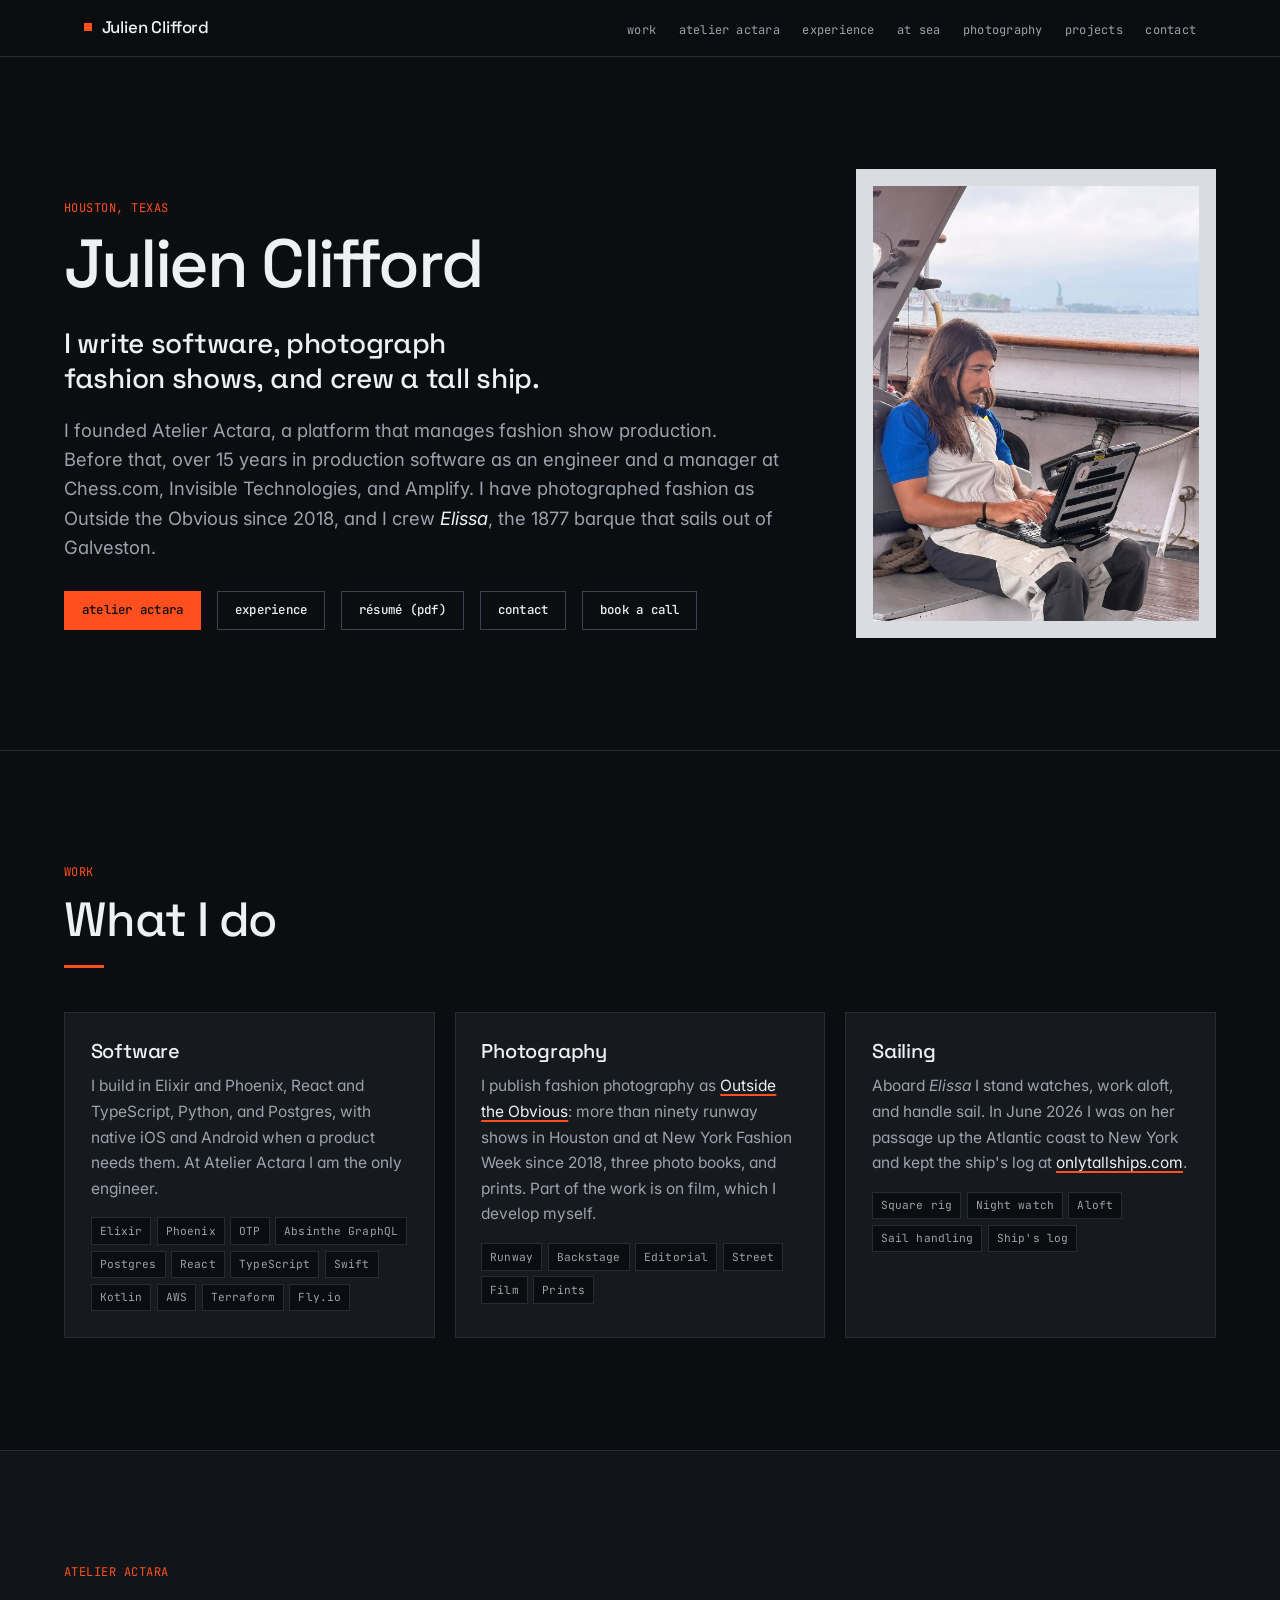
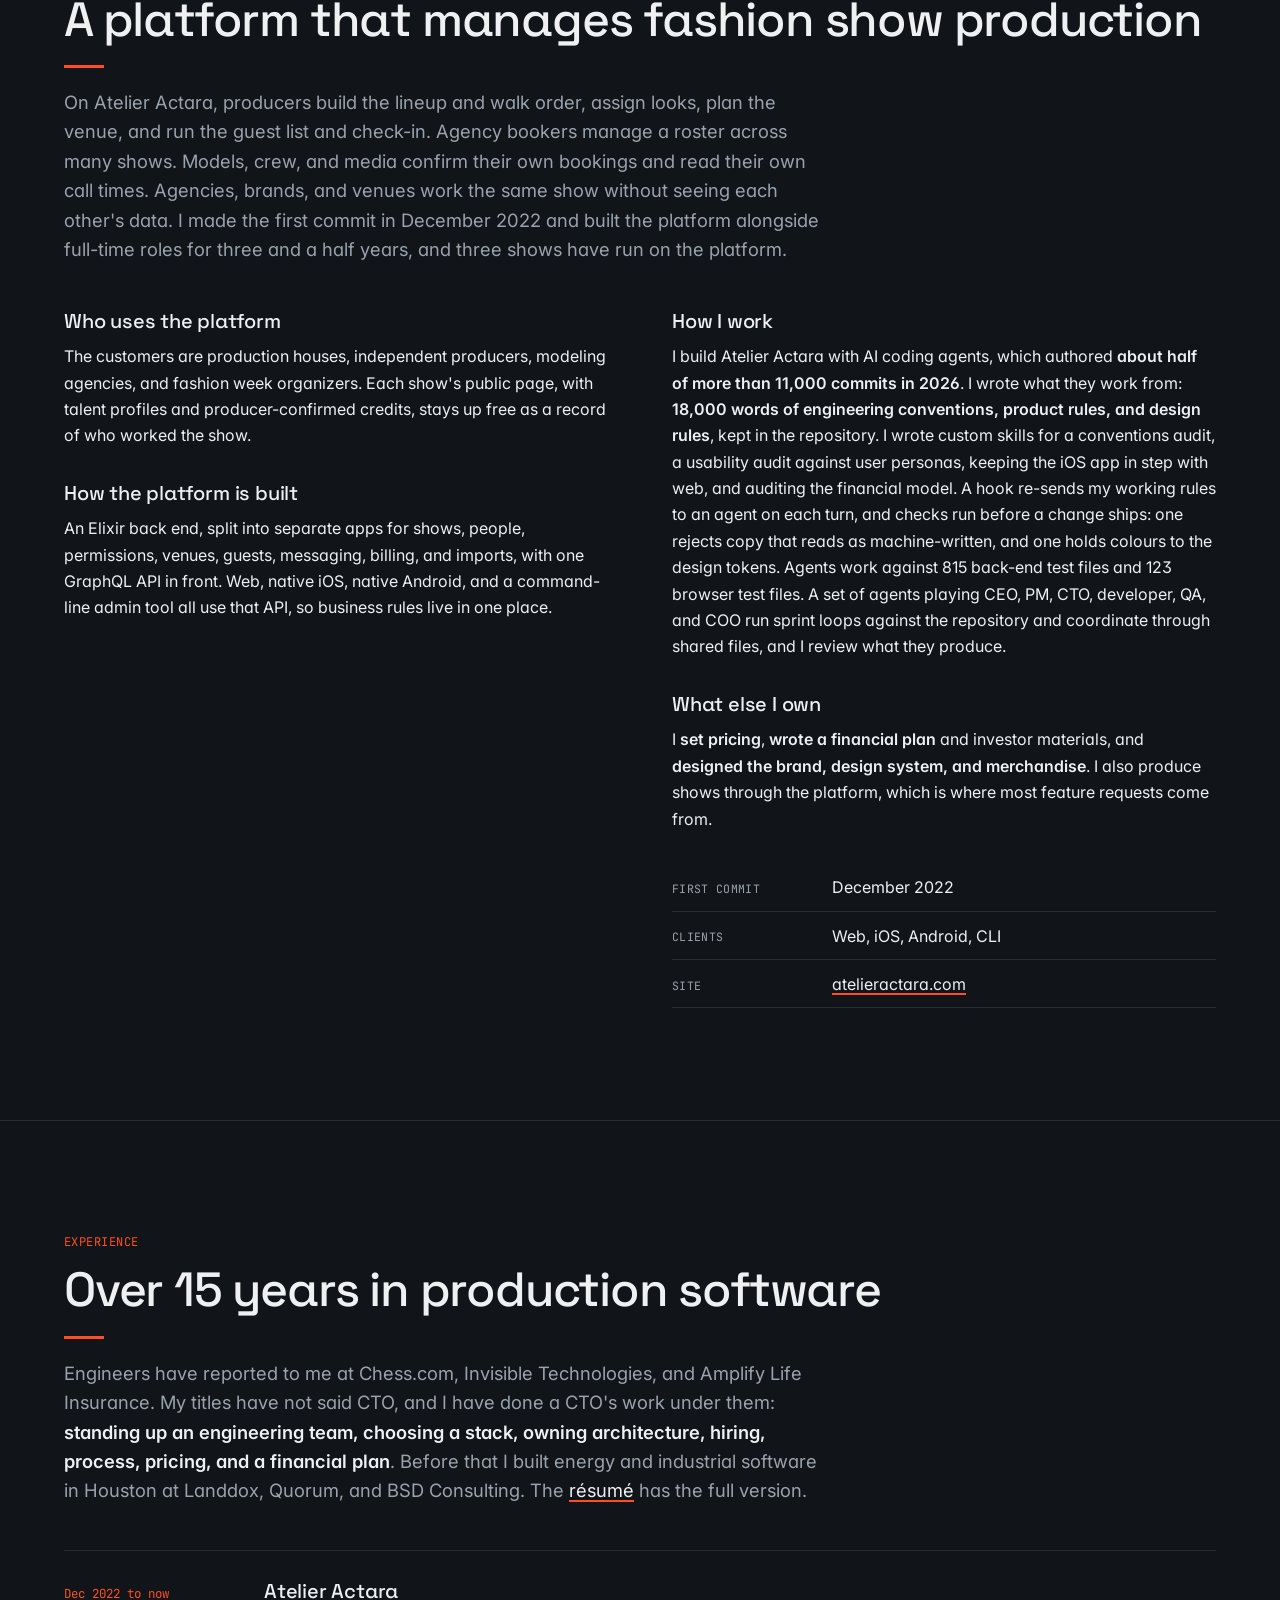
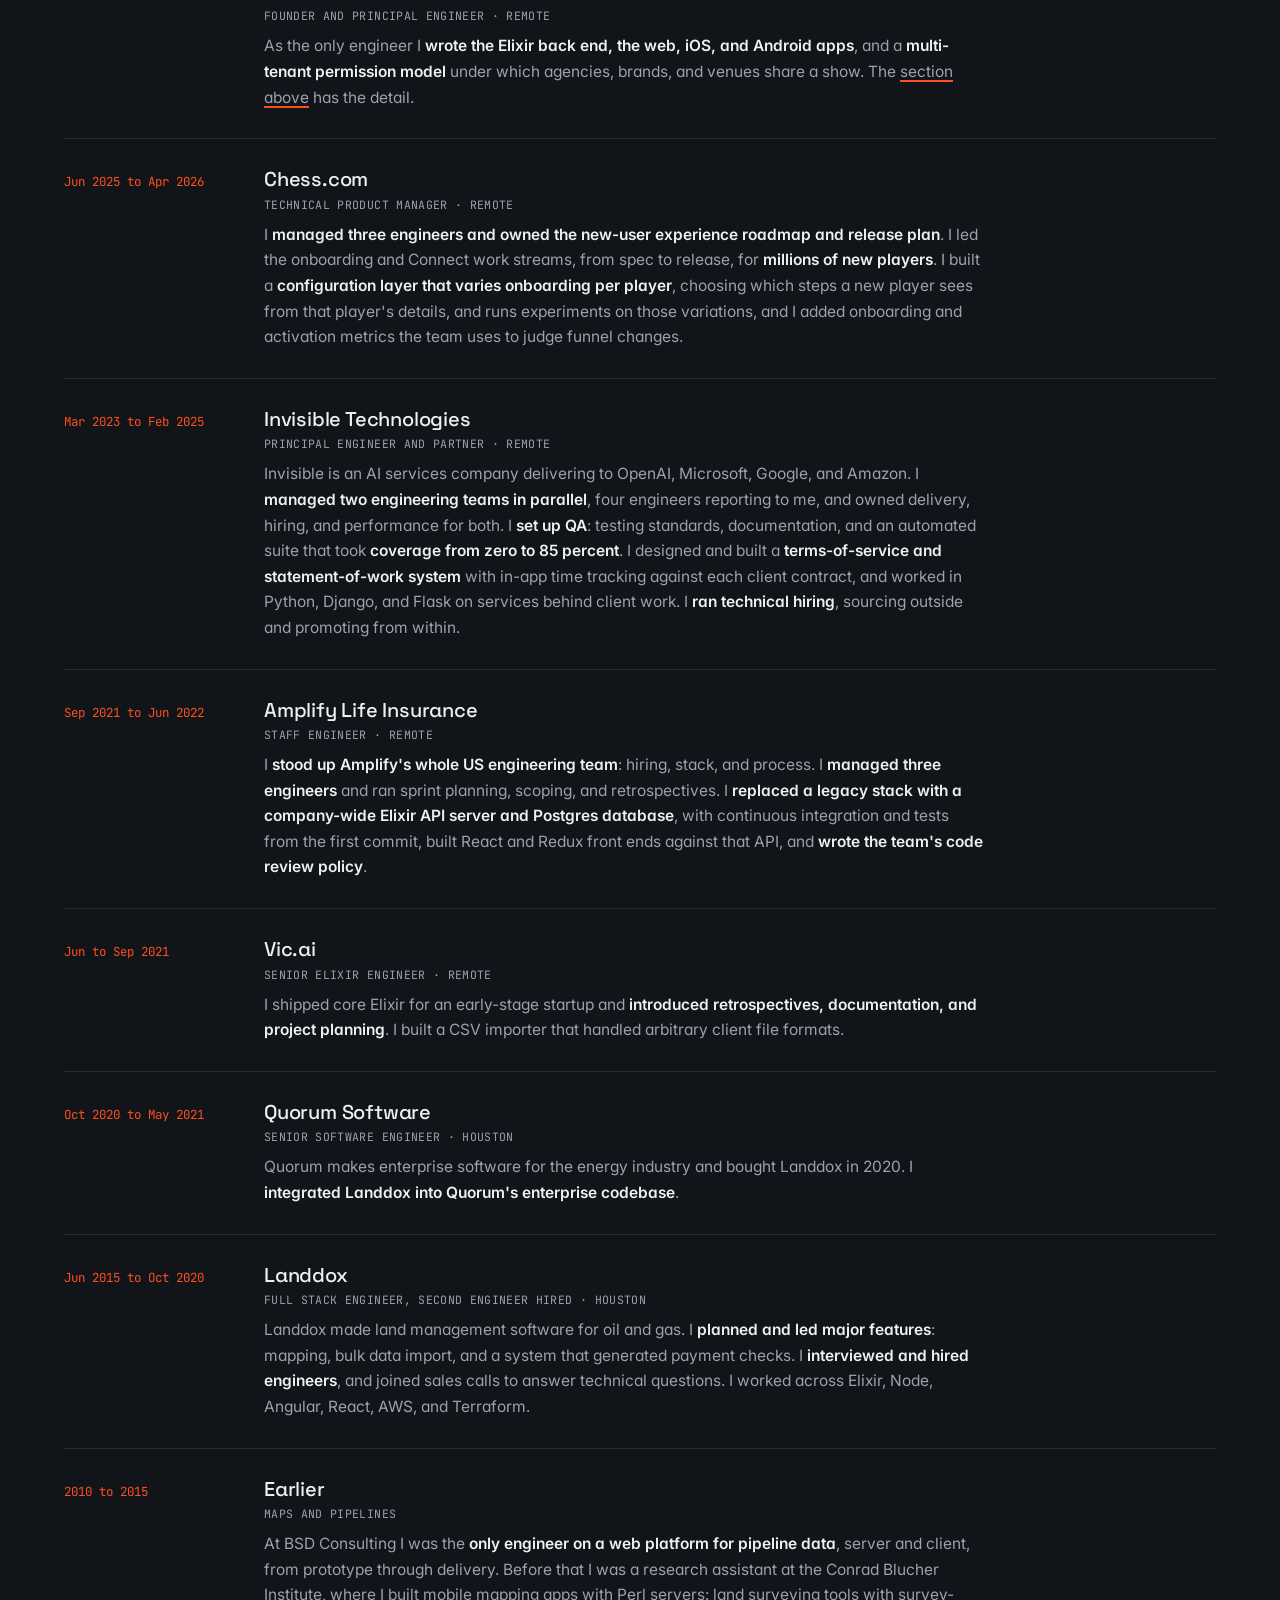
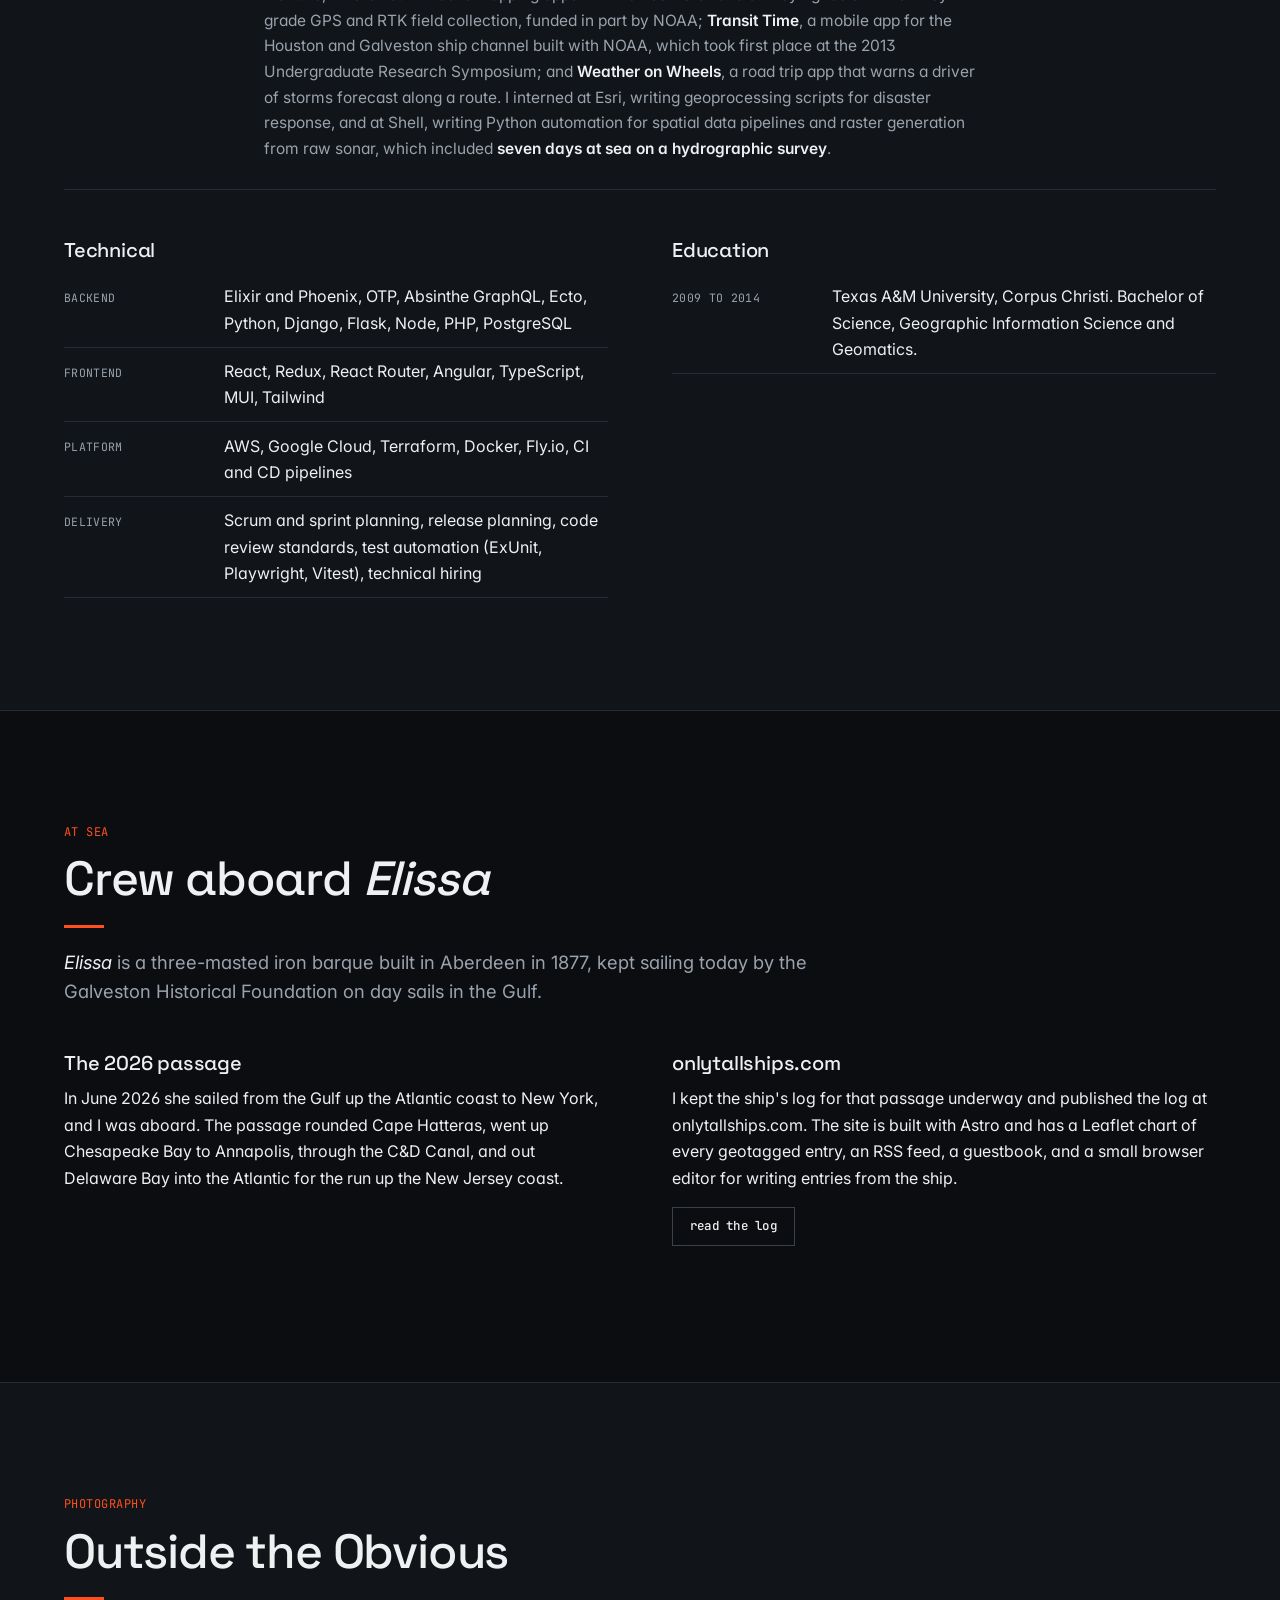
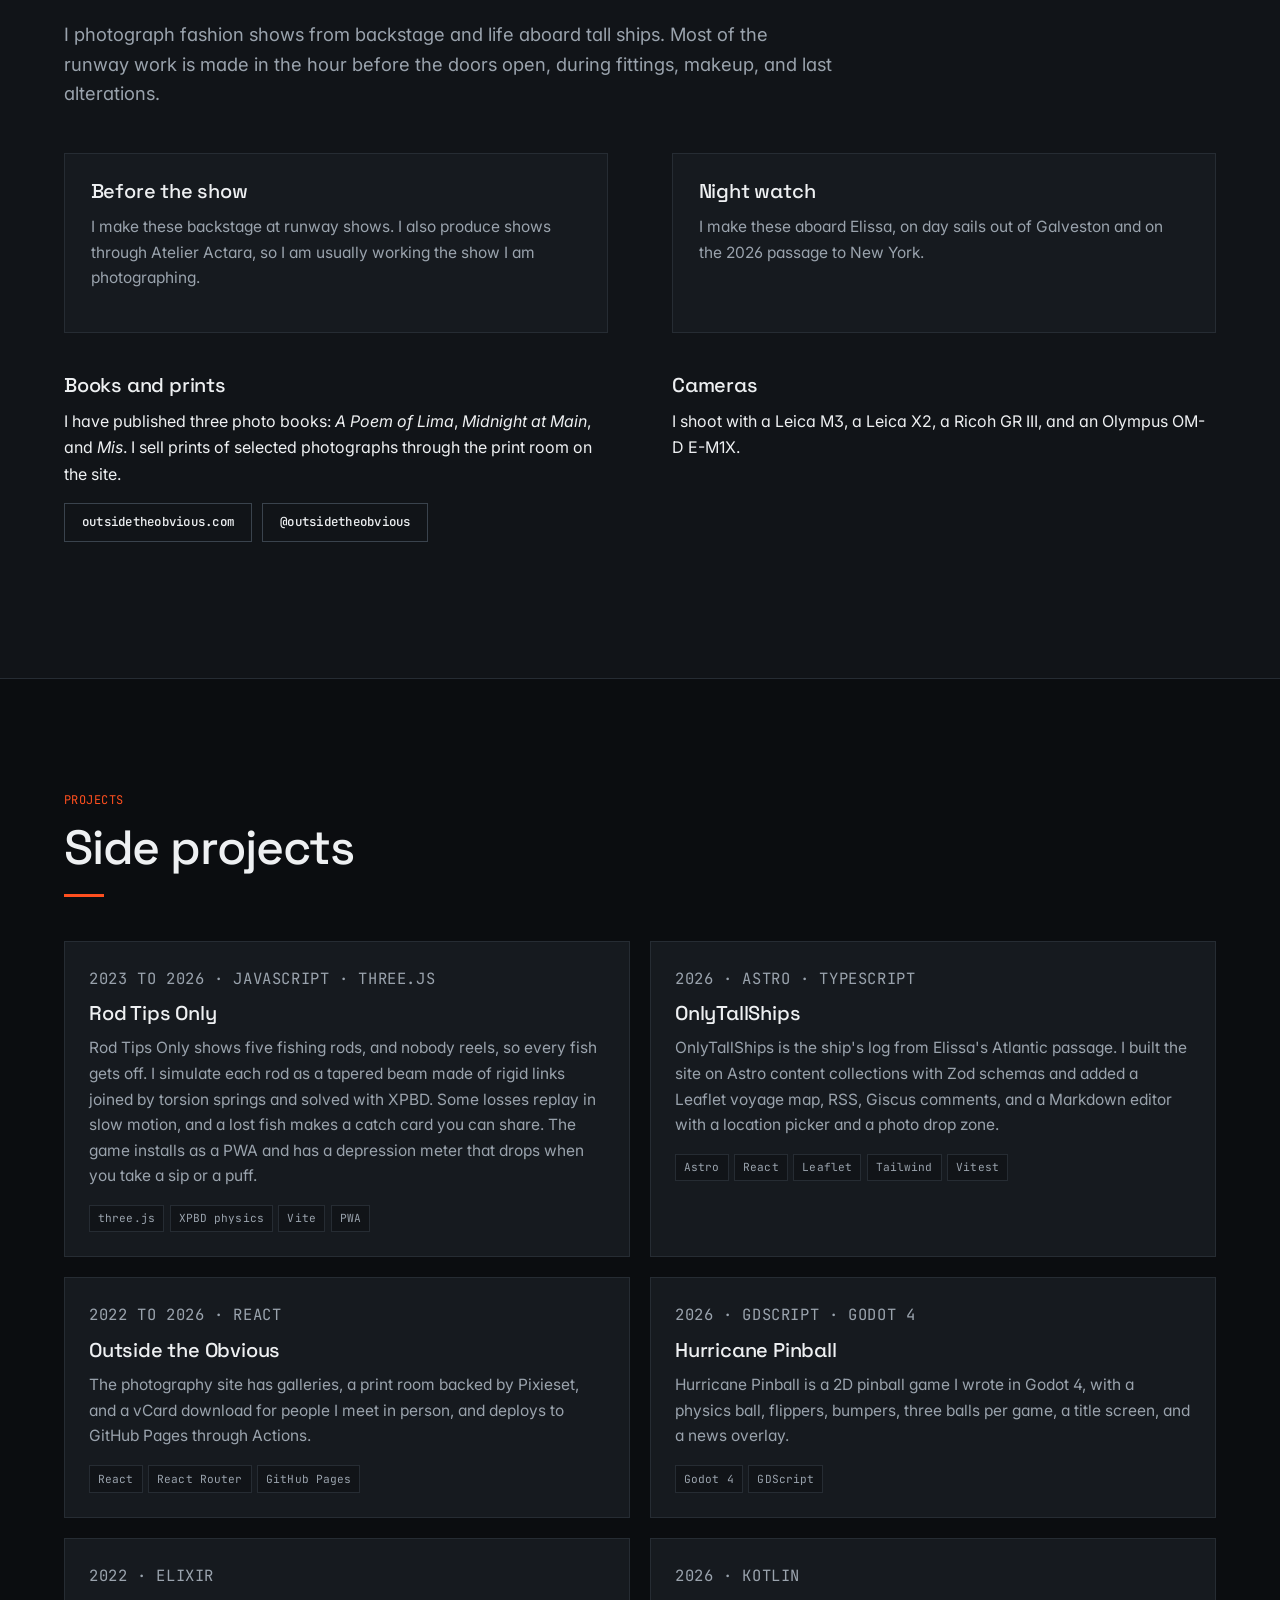
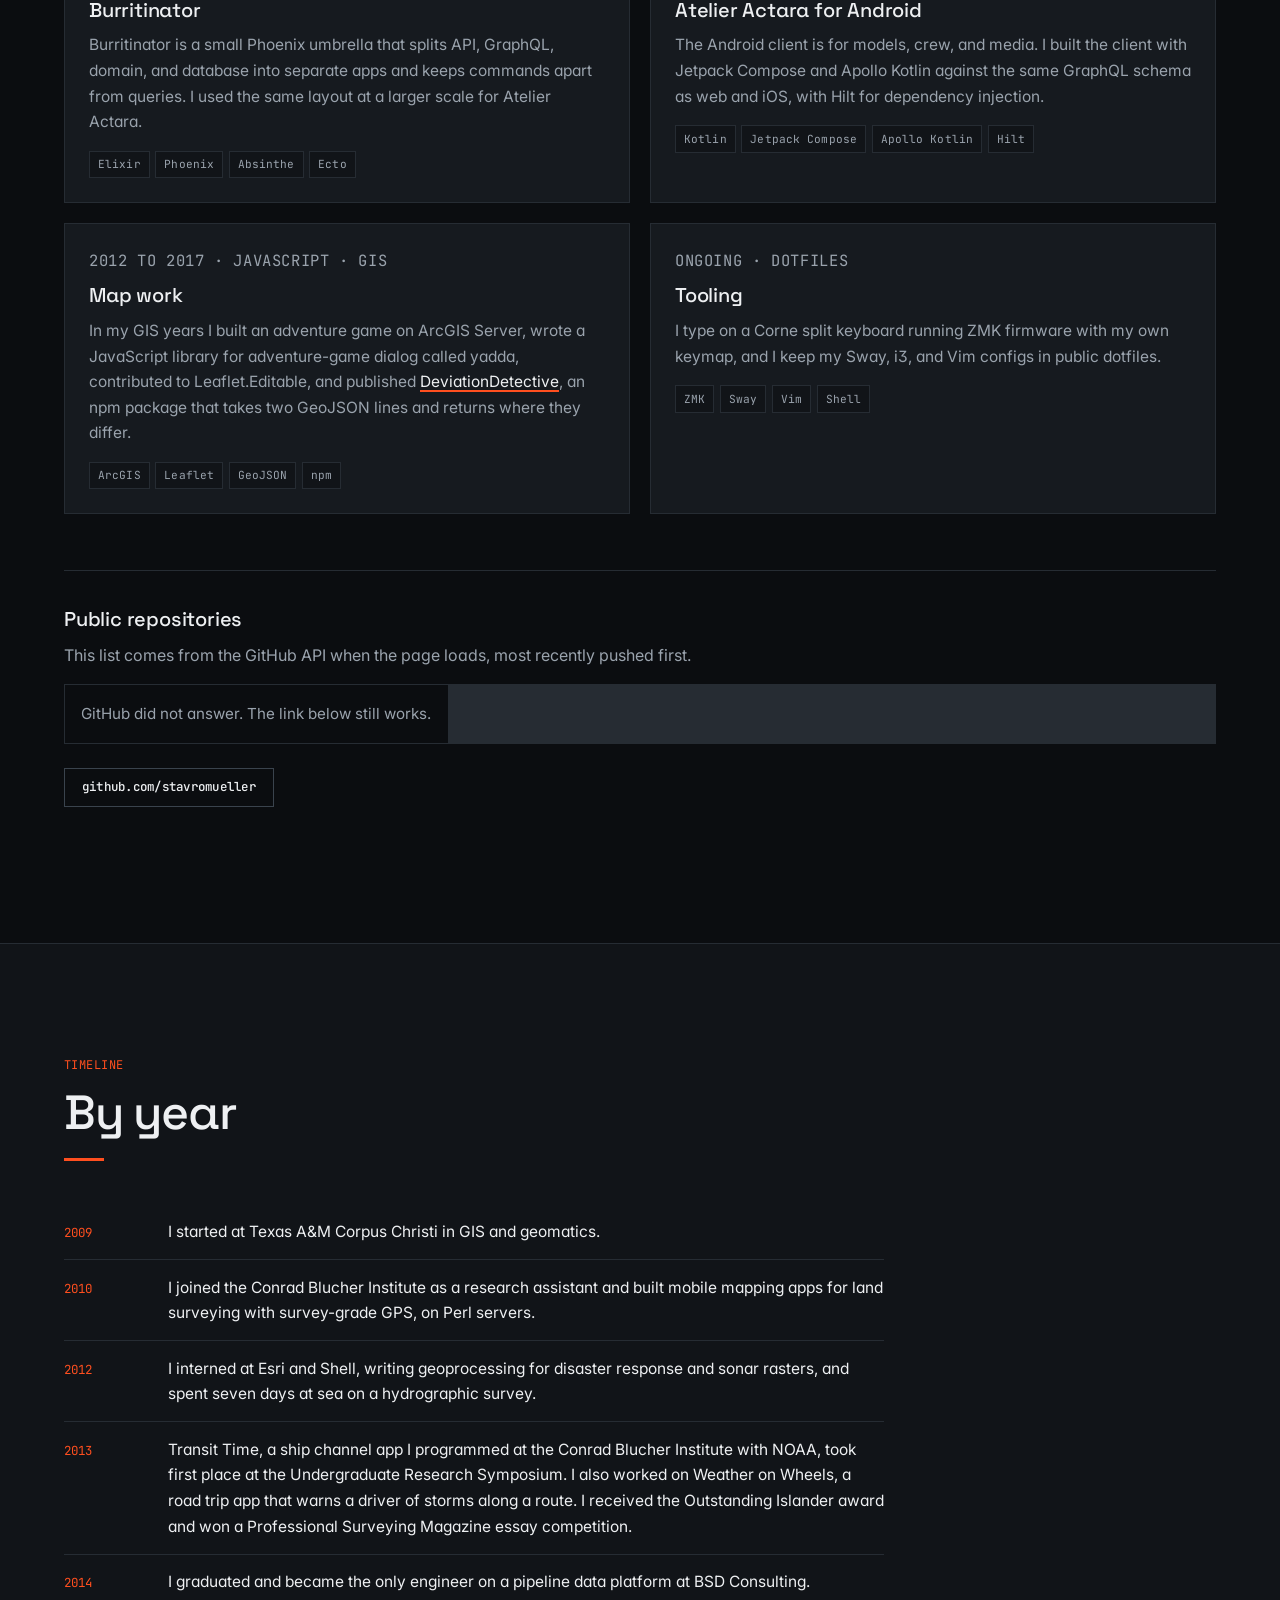
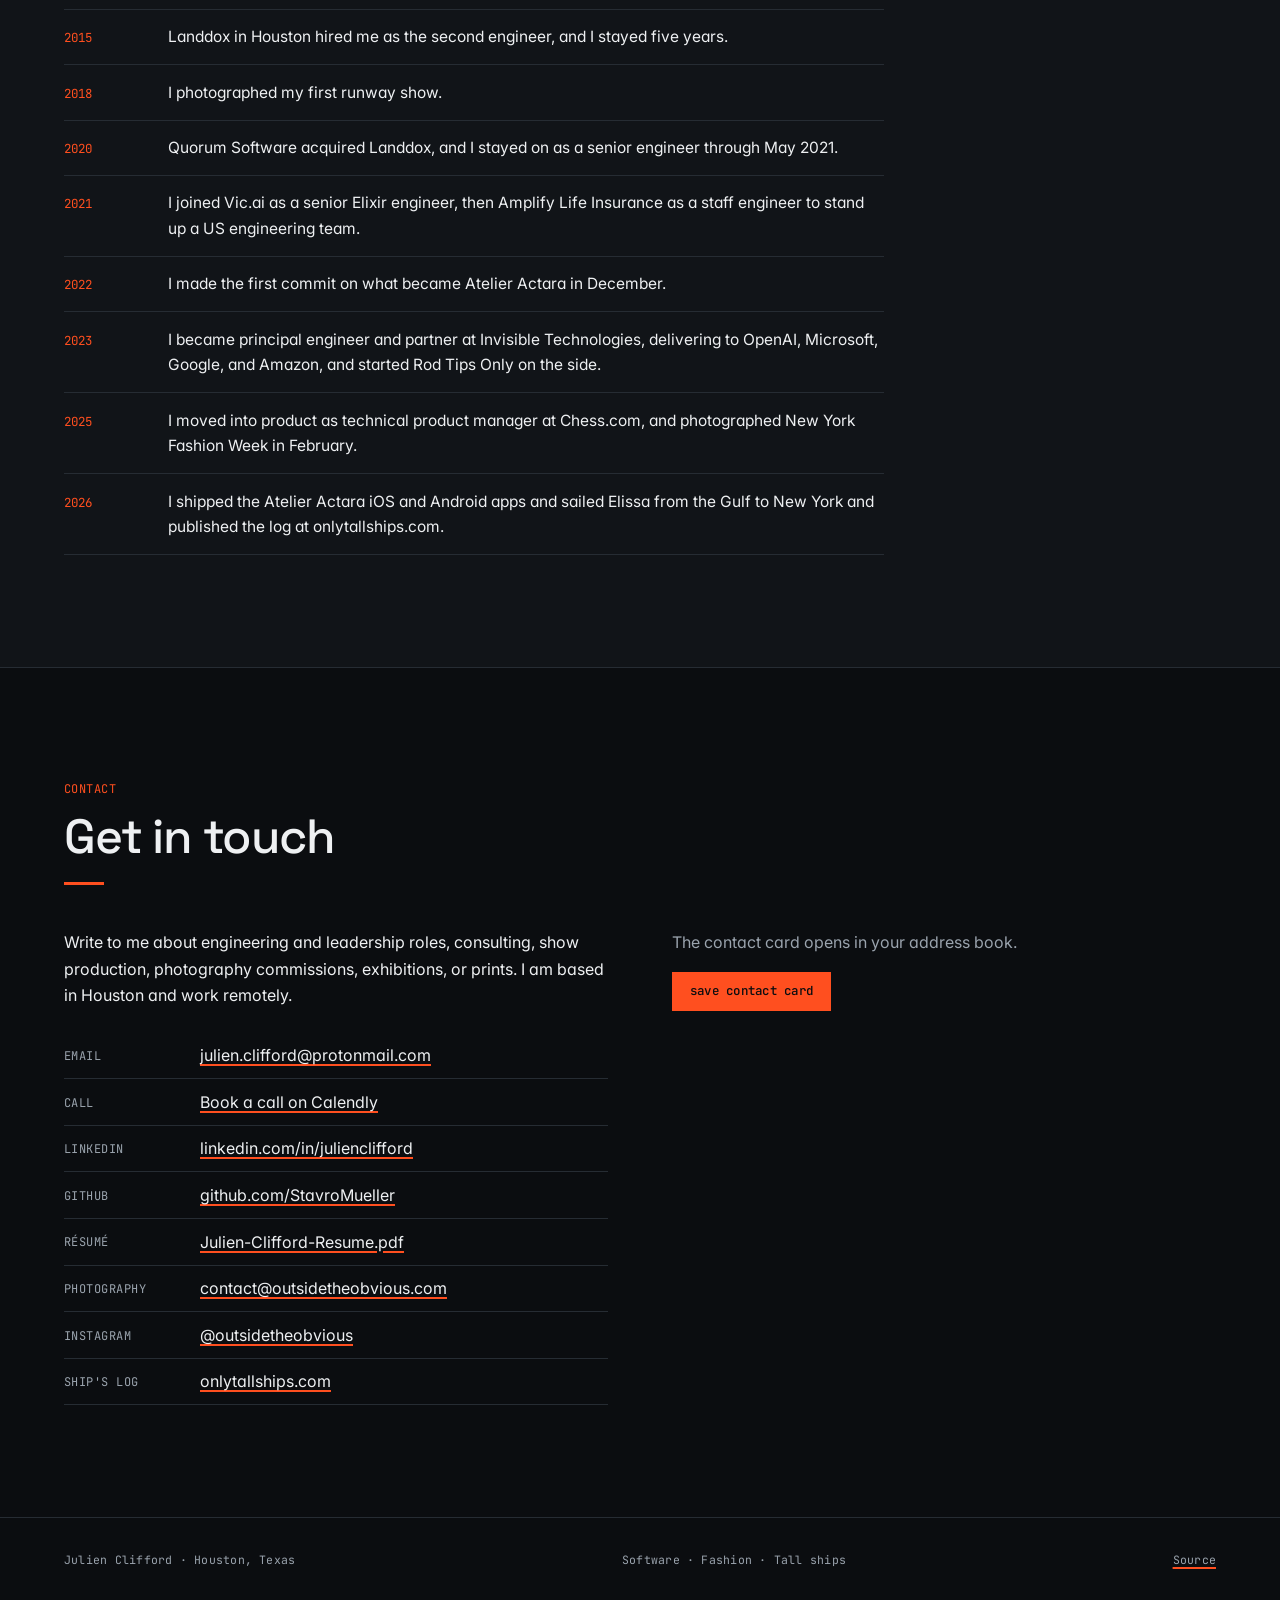
==== commit ace44e8a: "State the CTO functions Julien has performed under other titles llms.txt gains a section mapping eac" ====
--- a/docs/index.html
+++ b/docs/index.html
@@ -304,7 +304,9 @@
         <h2 class="headline">Over 15 years in production software</h2>
         <p class="lede">
           Engineers have reported to me at Chess.com, Invisible Technologies, and Amplify
-          Life Insurance. Before that I built energy and industrial software in Houston
+          Life Insurance. My titles have not said CTO, and I have done a CTO's work under them:
+          <strong>standing up an engineering team, choosing a stack, owning architecture, hiring,
+          process, pricing, and a financial plan</strong>. Before that I built energy and industrial software in Houston
           at Landdox, Quorum, and BSD Consulting. The
           <a href="Julien-Clifford-Resume.pdf">résumé</a> has the full version.
         </p>
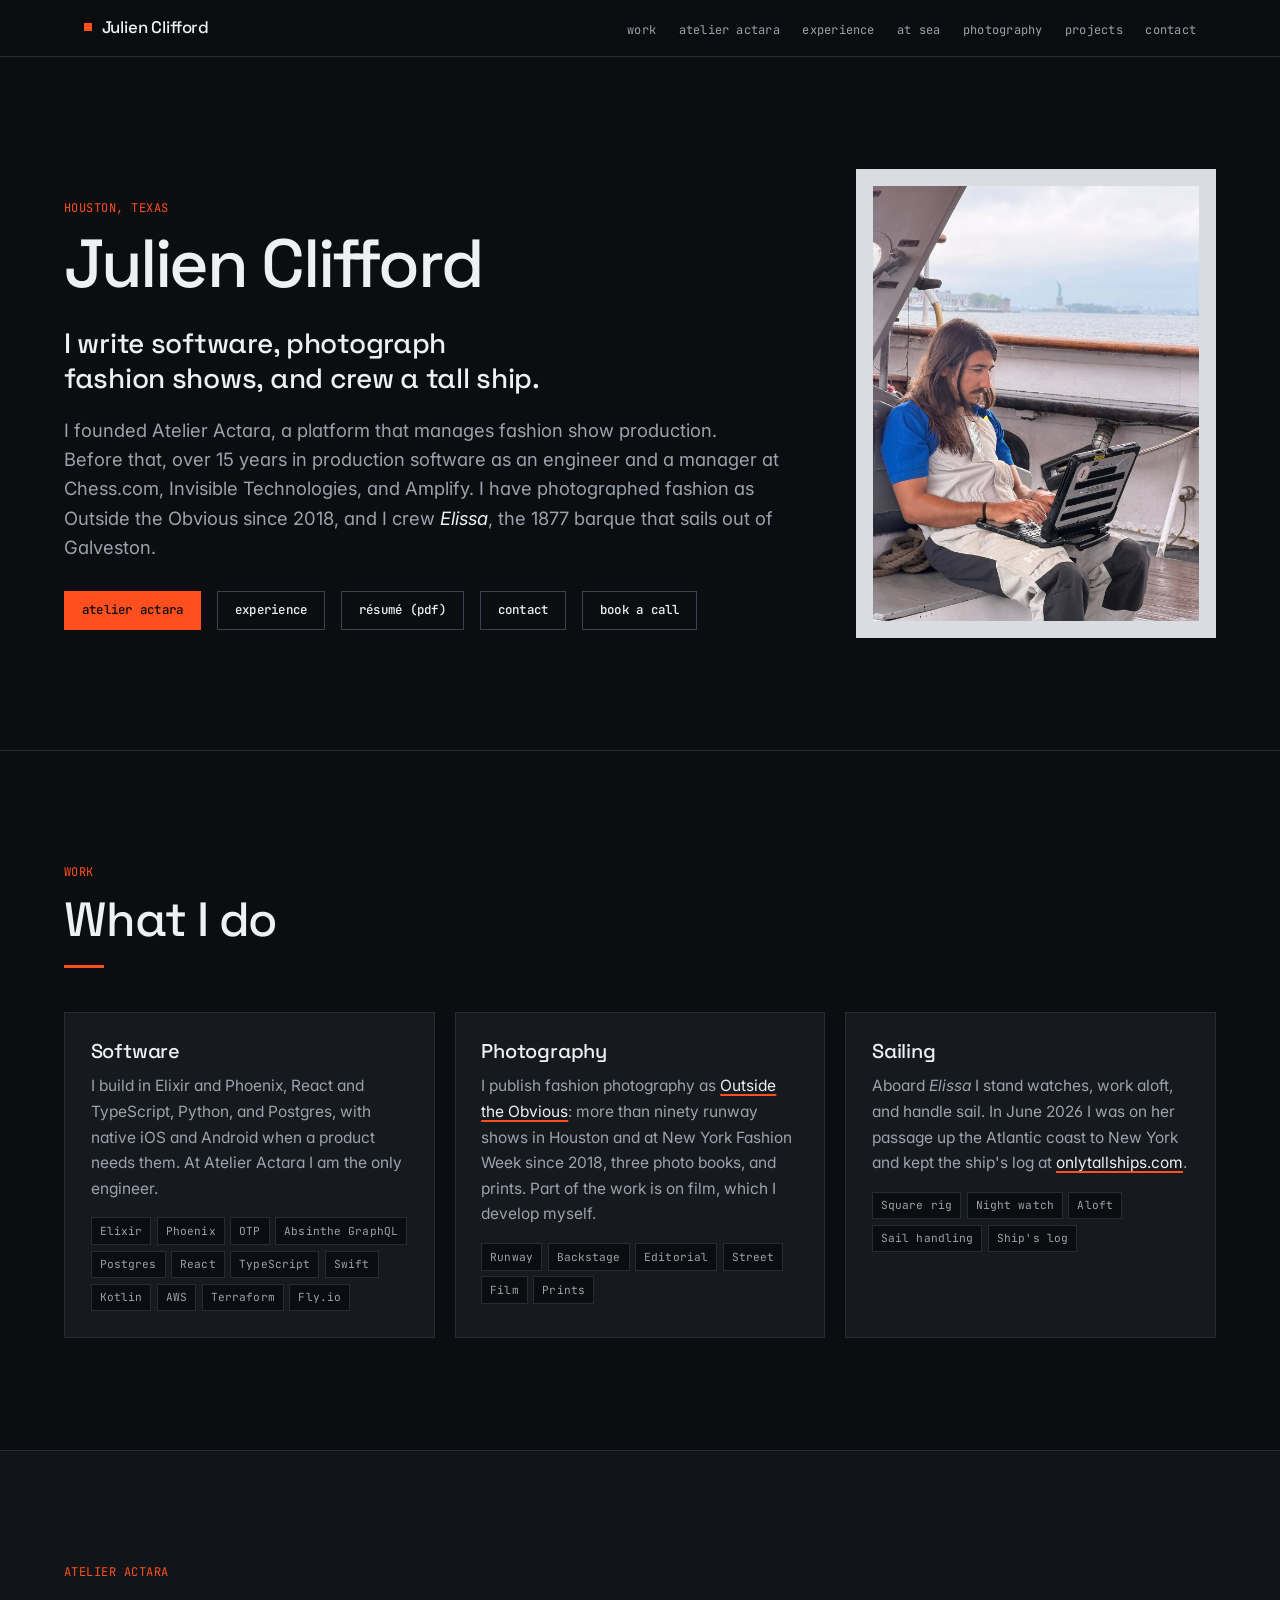
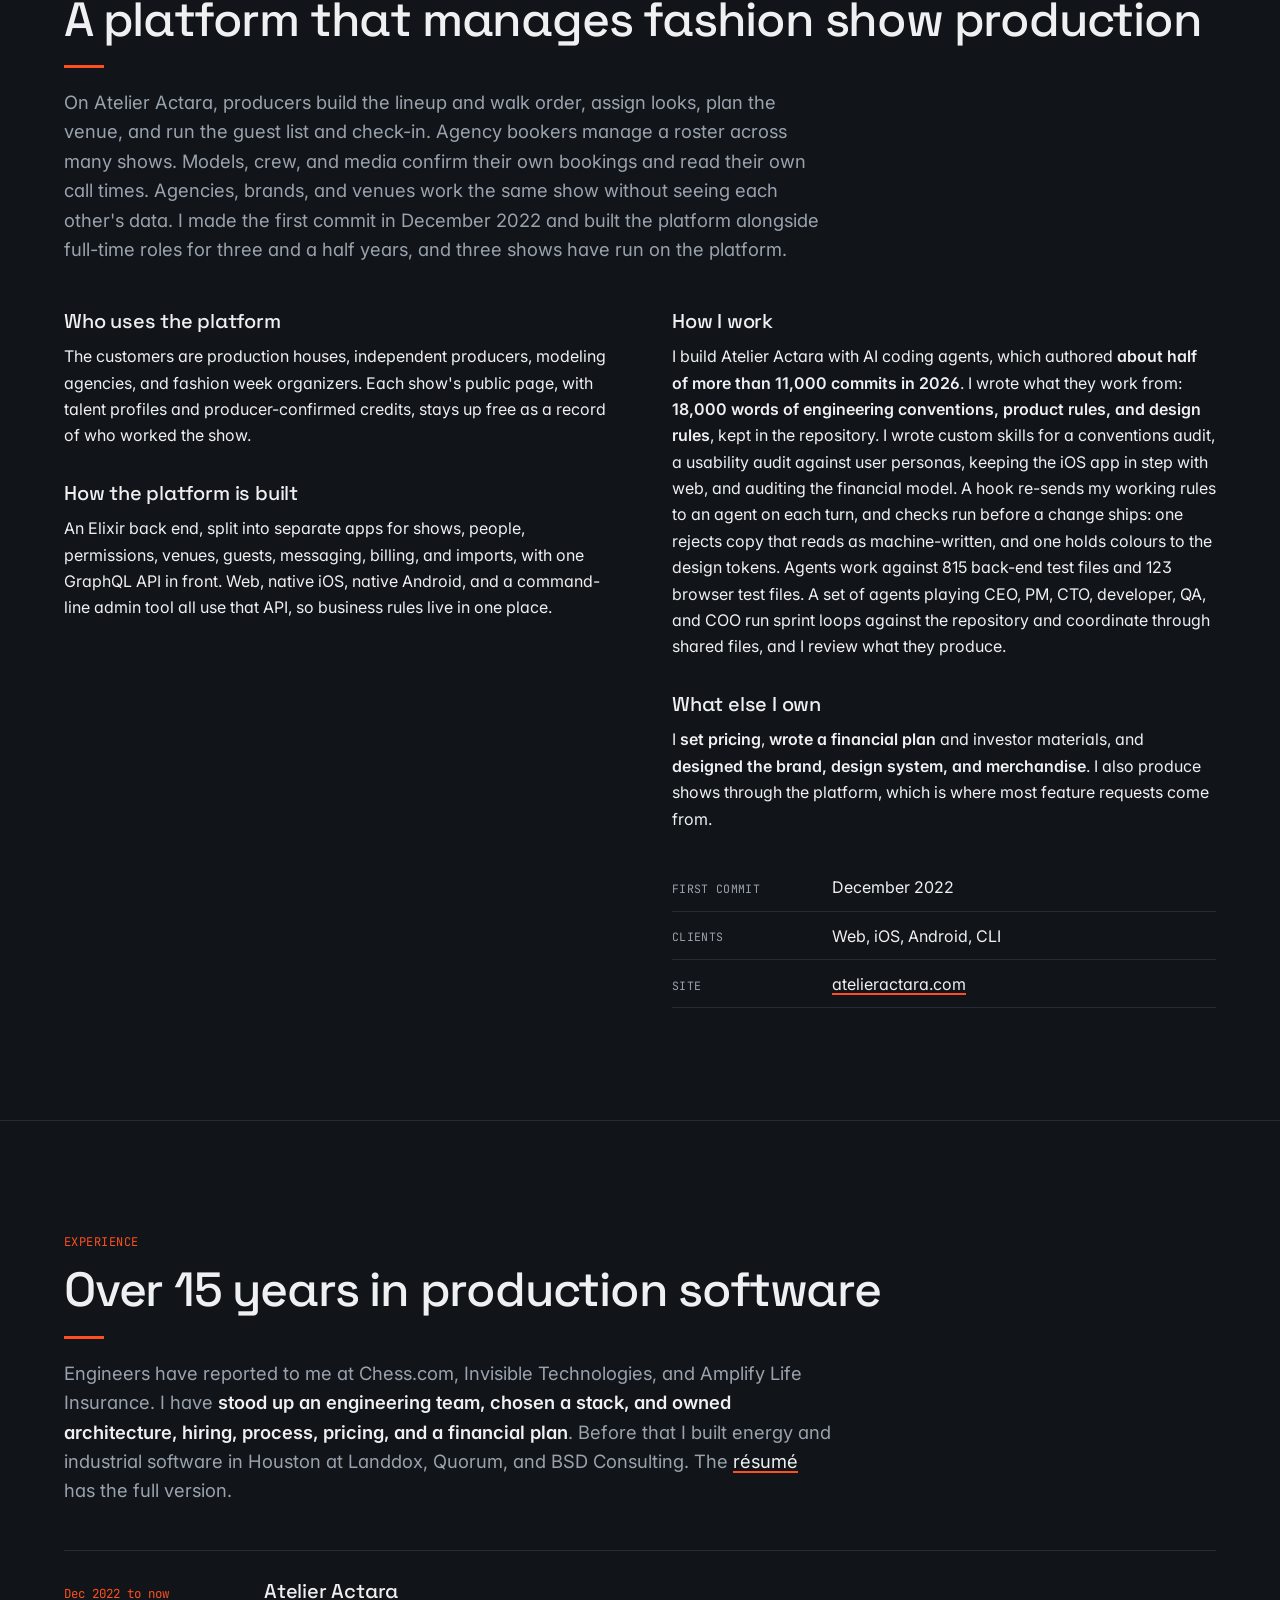
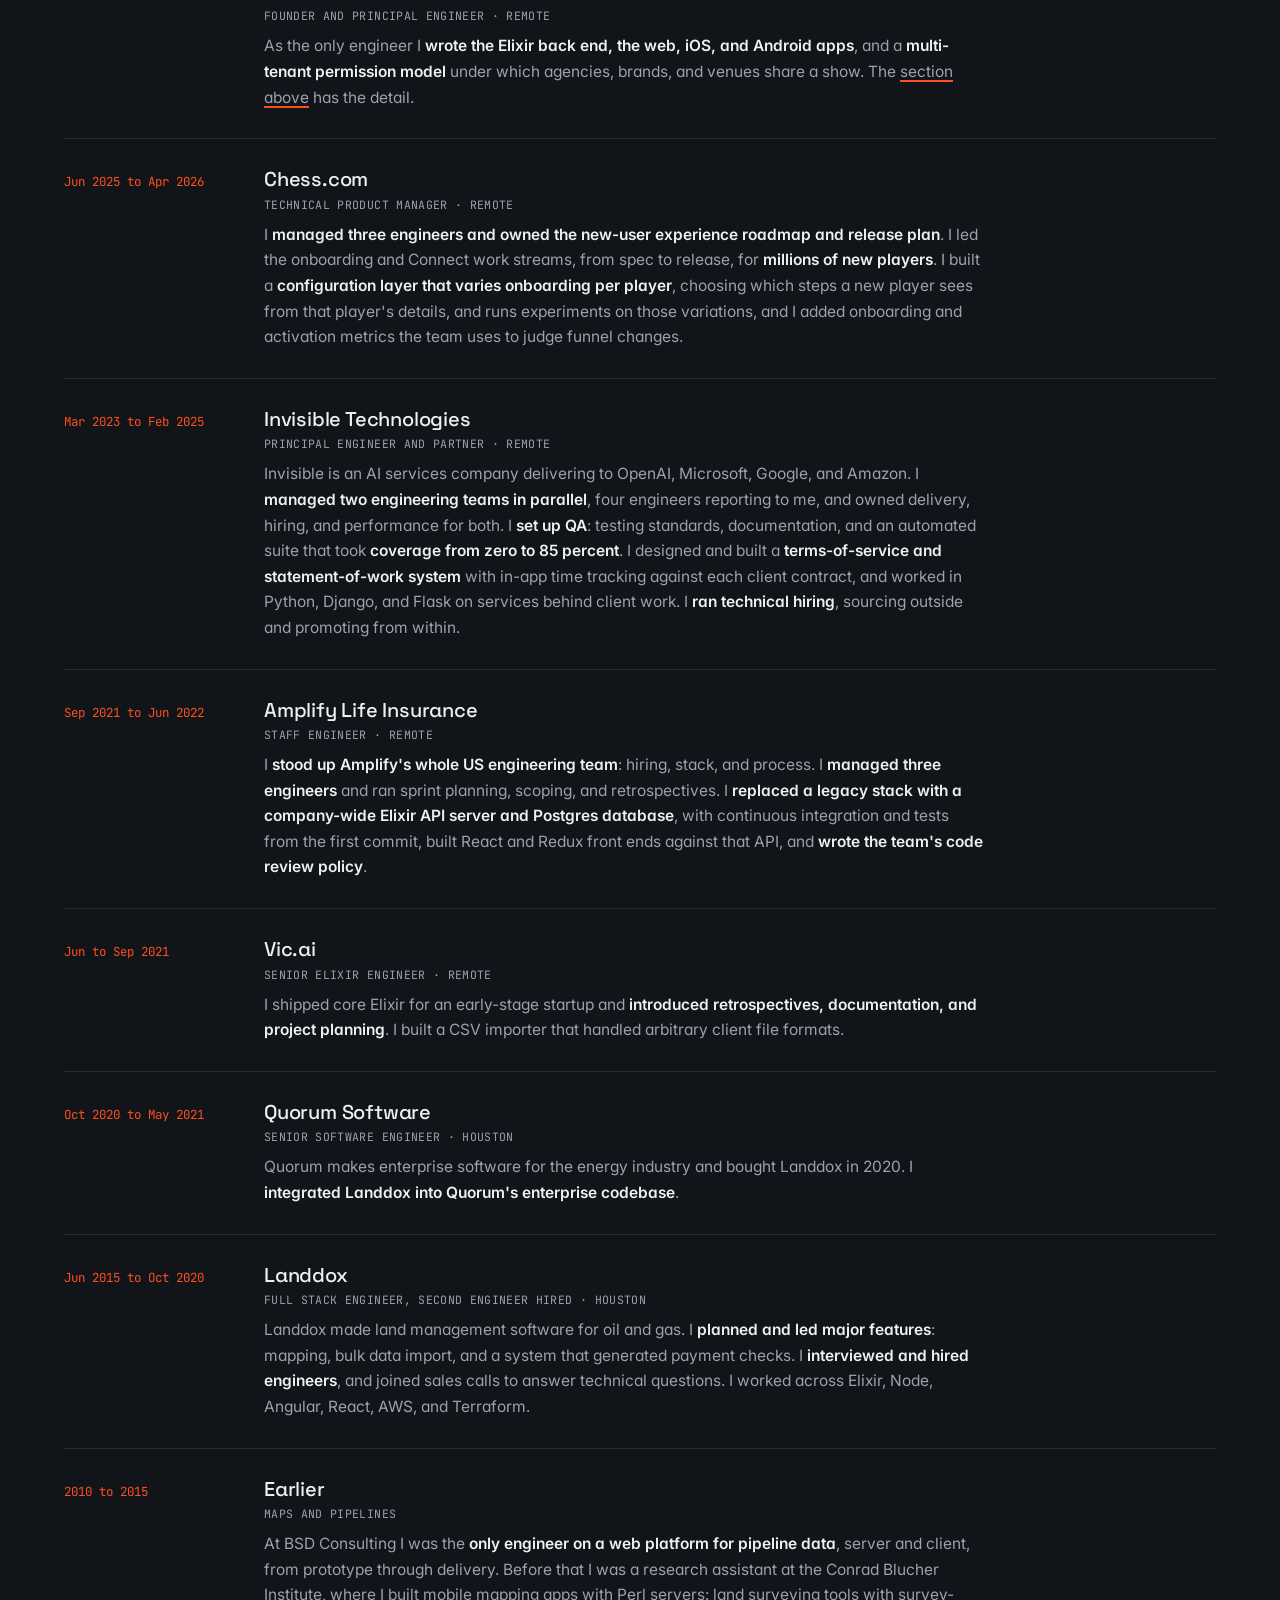
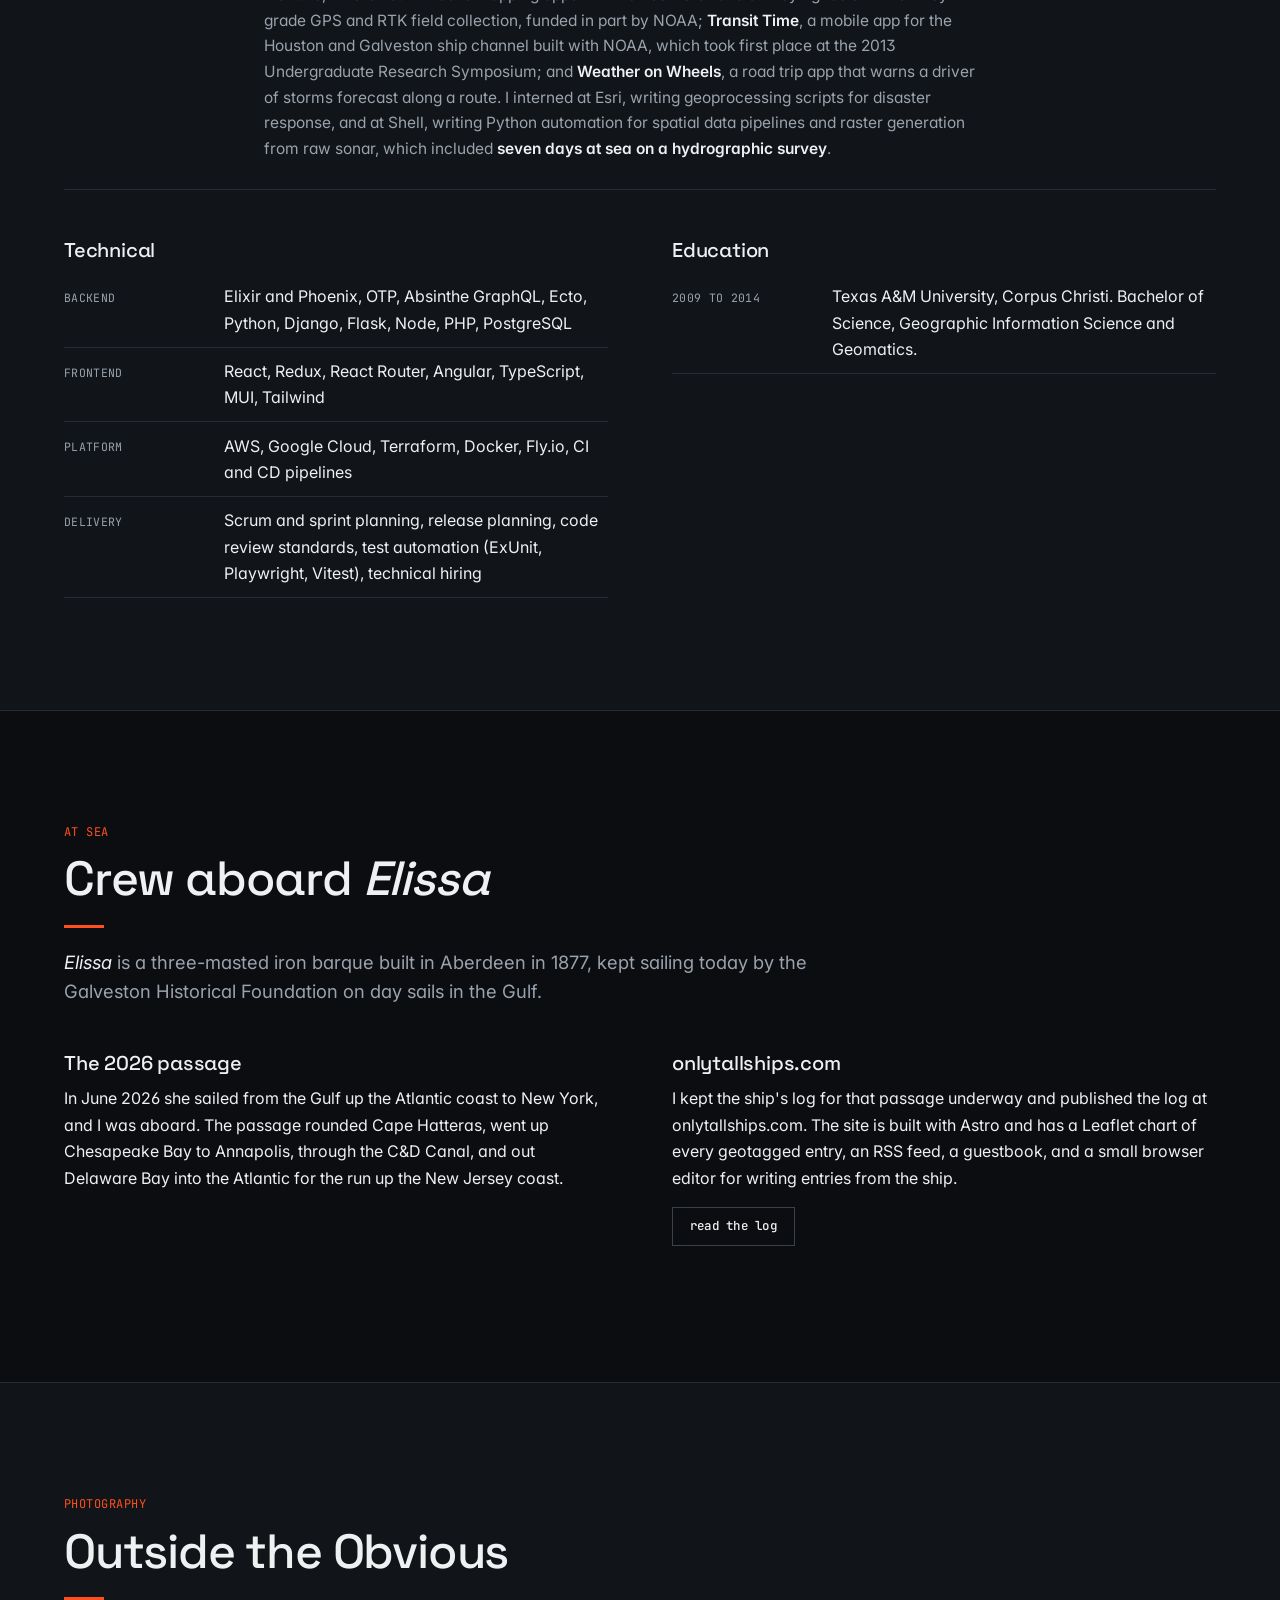
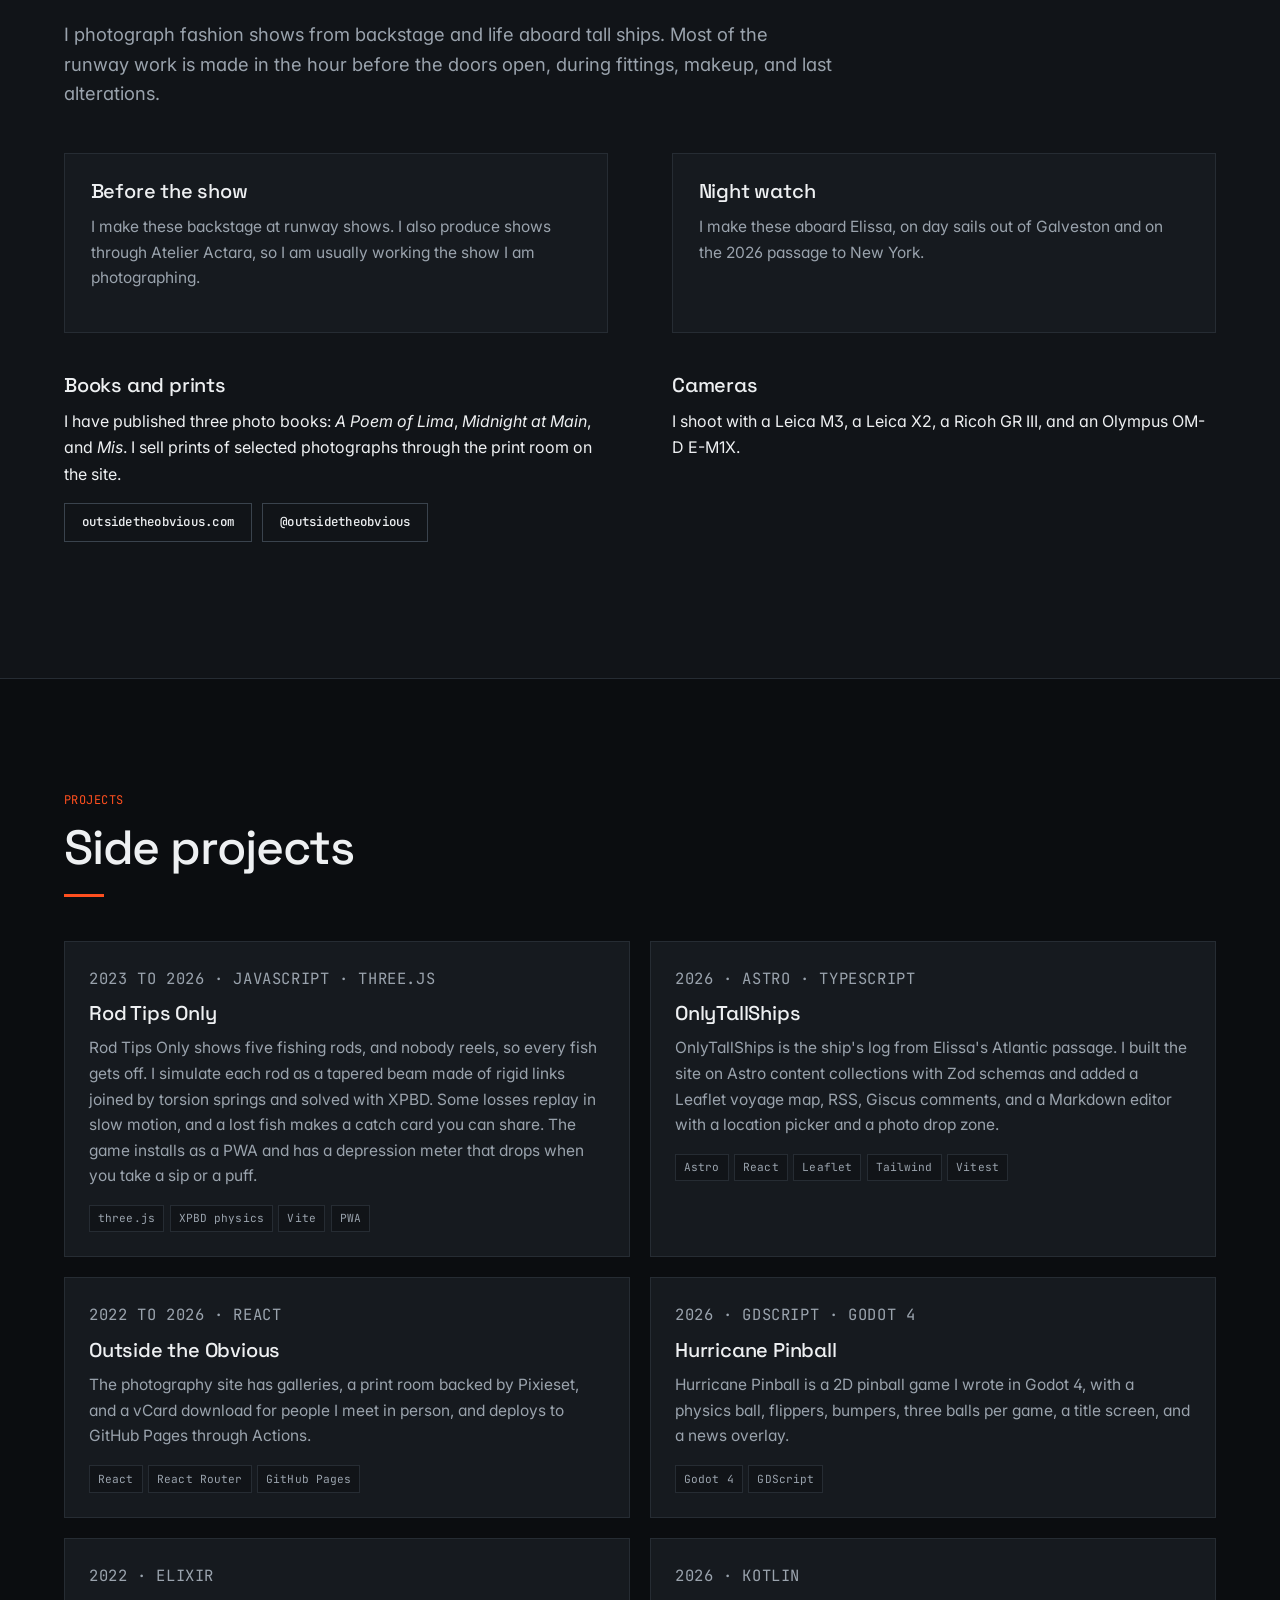
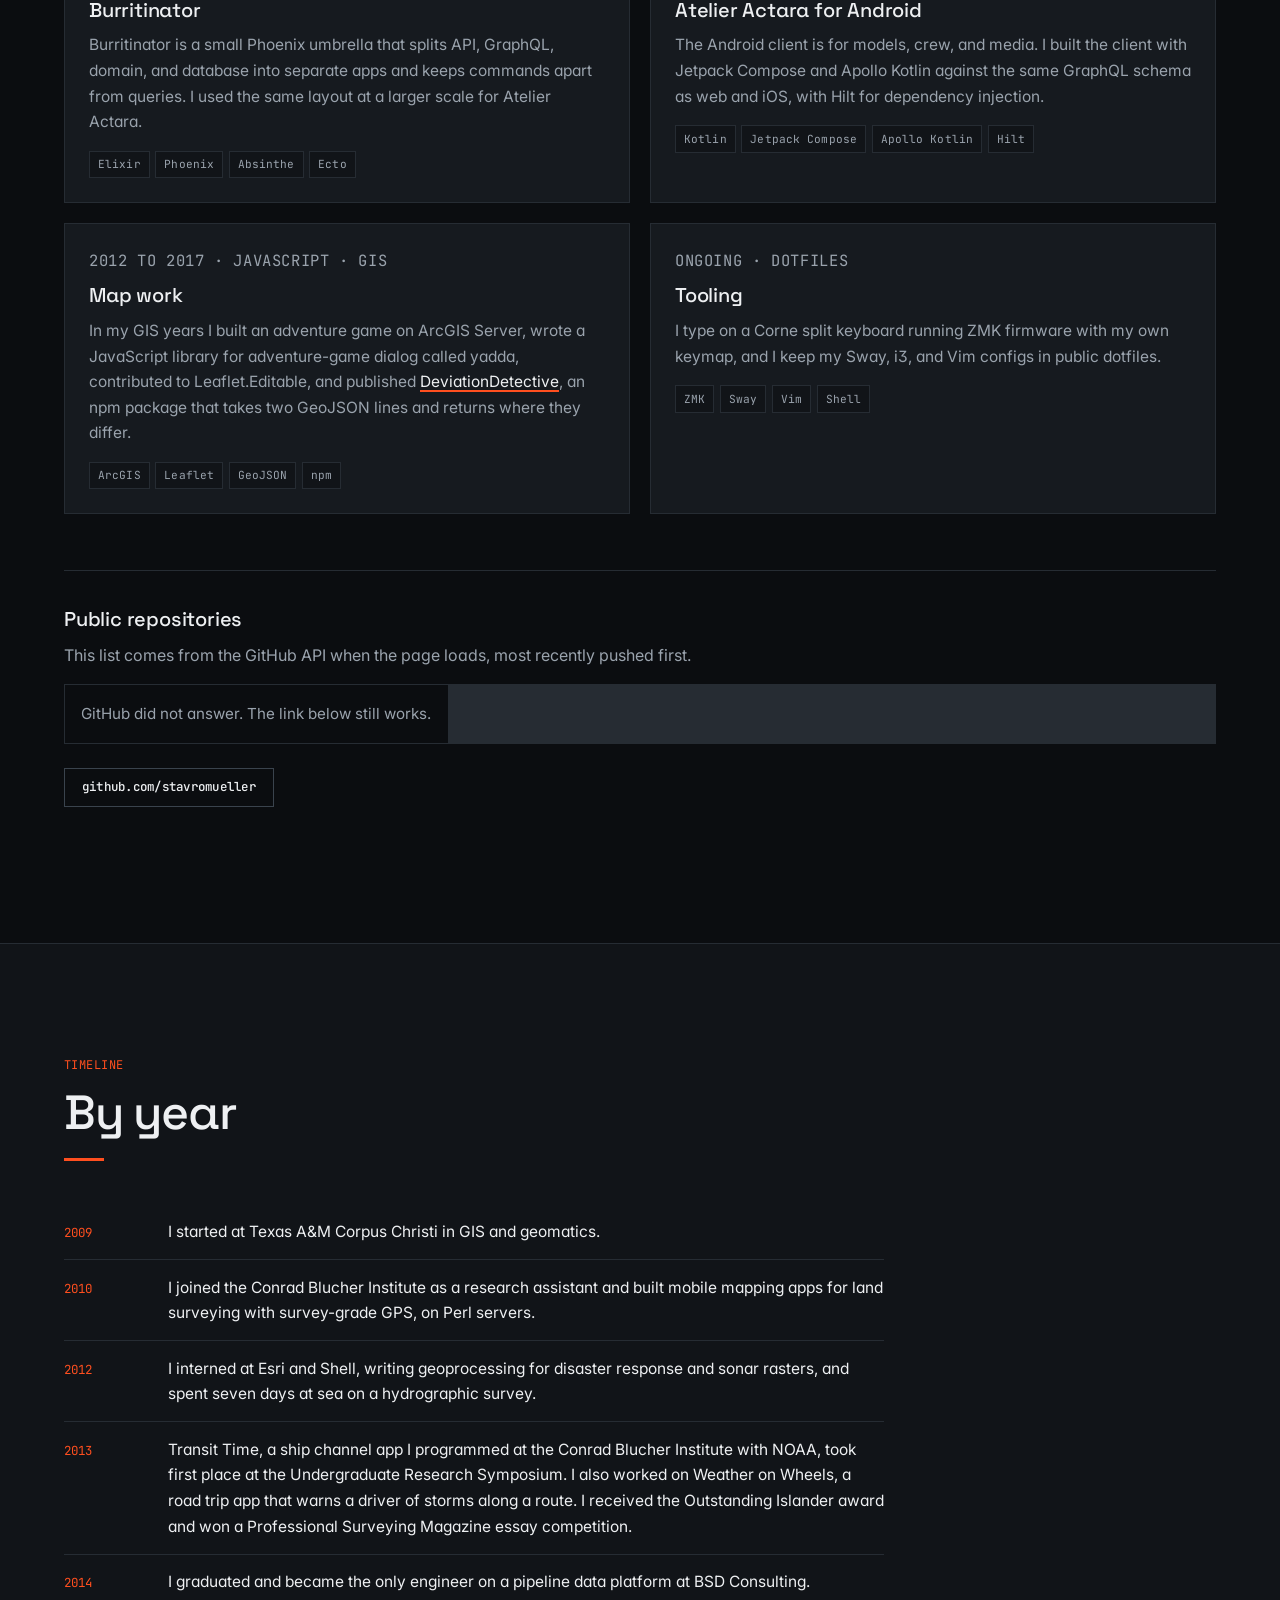
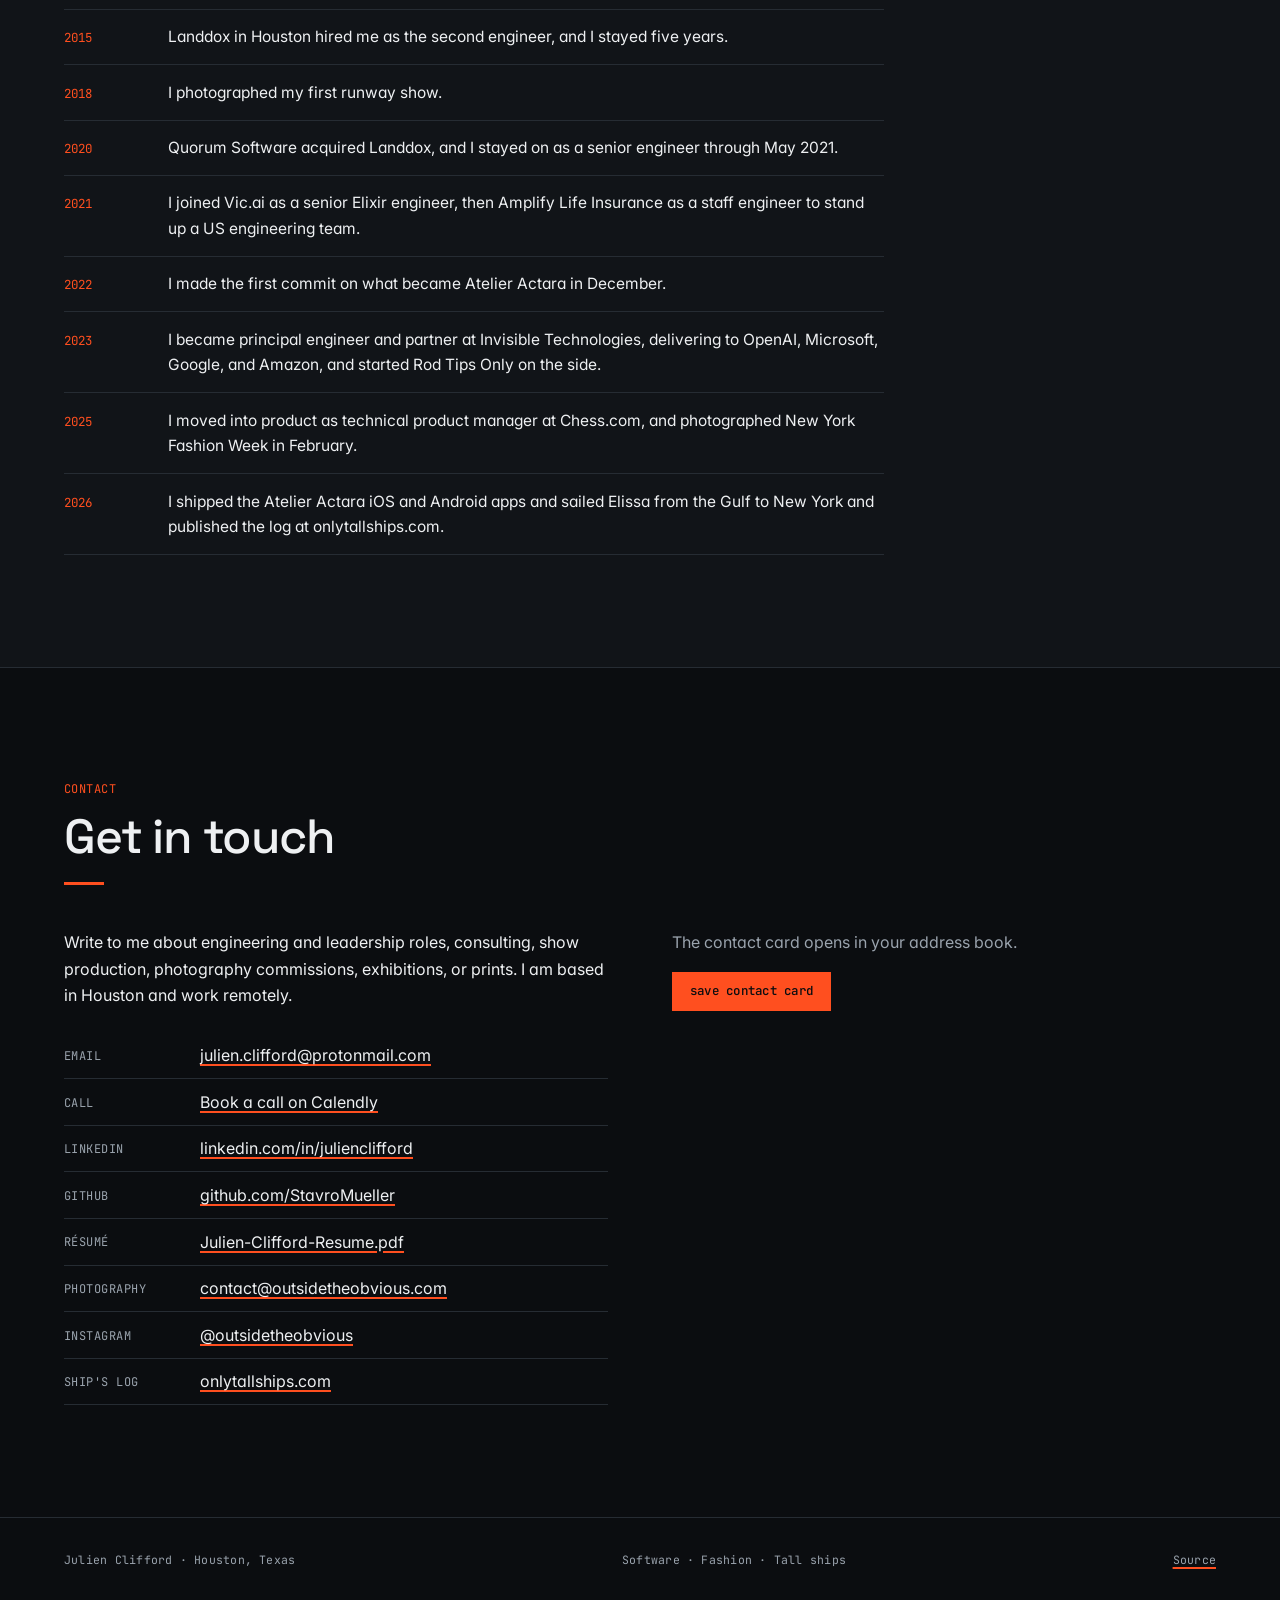
==== commit 1d9778f0: "Drop the "titles have not said CTO" framing The site, the résumé, and the llms.txt summary now state" ====
--- a/docs/index.html
+++ b/docs/index.html
@@ -304,9 +304,8 @@
         <h2 class="headline">Over 15 years in production software</h2>
         <p class="lede">
           Engineers have reported to me at Chess.com, Invisible Technologies, and Amplify
-          Life Insurance. My titles have not said CTO, and I have done a CTO's work under them:
-          <strong>standing up an engineering team, choosing a stack, owning architecture, hiring,
-          process, pricing, and a financial plan</strong>. Before that I built energy and industrial software in Houston
+          Life Insurance. I have <strong>stood up an engineering team, chosen a stack, and owned
+          architecture, hiring, process, pricing, and a financial plan</strong>. Before that I built energy and industrial software in Houston
           at Landdox, Quorum, and BSD Consulting. The
           <a href="Julien-Clifford-Resume.pdf">résumé</a> has the full version.
         </p>
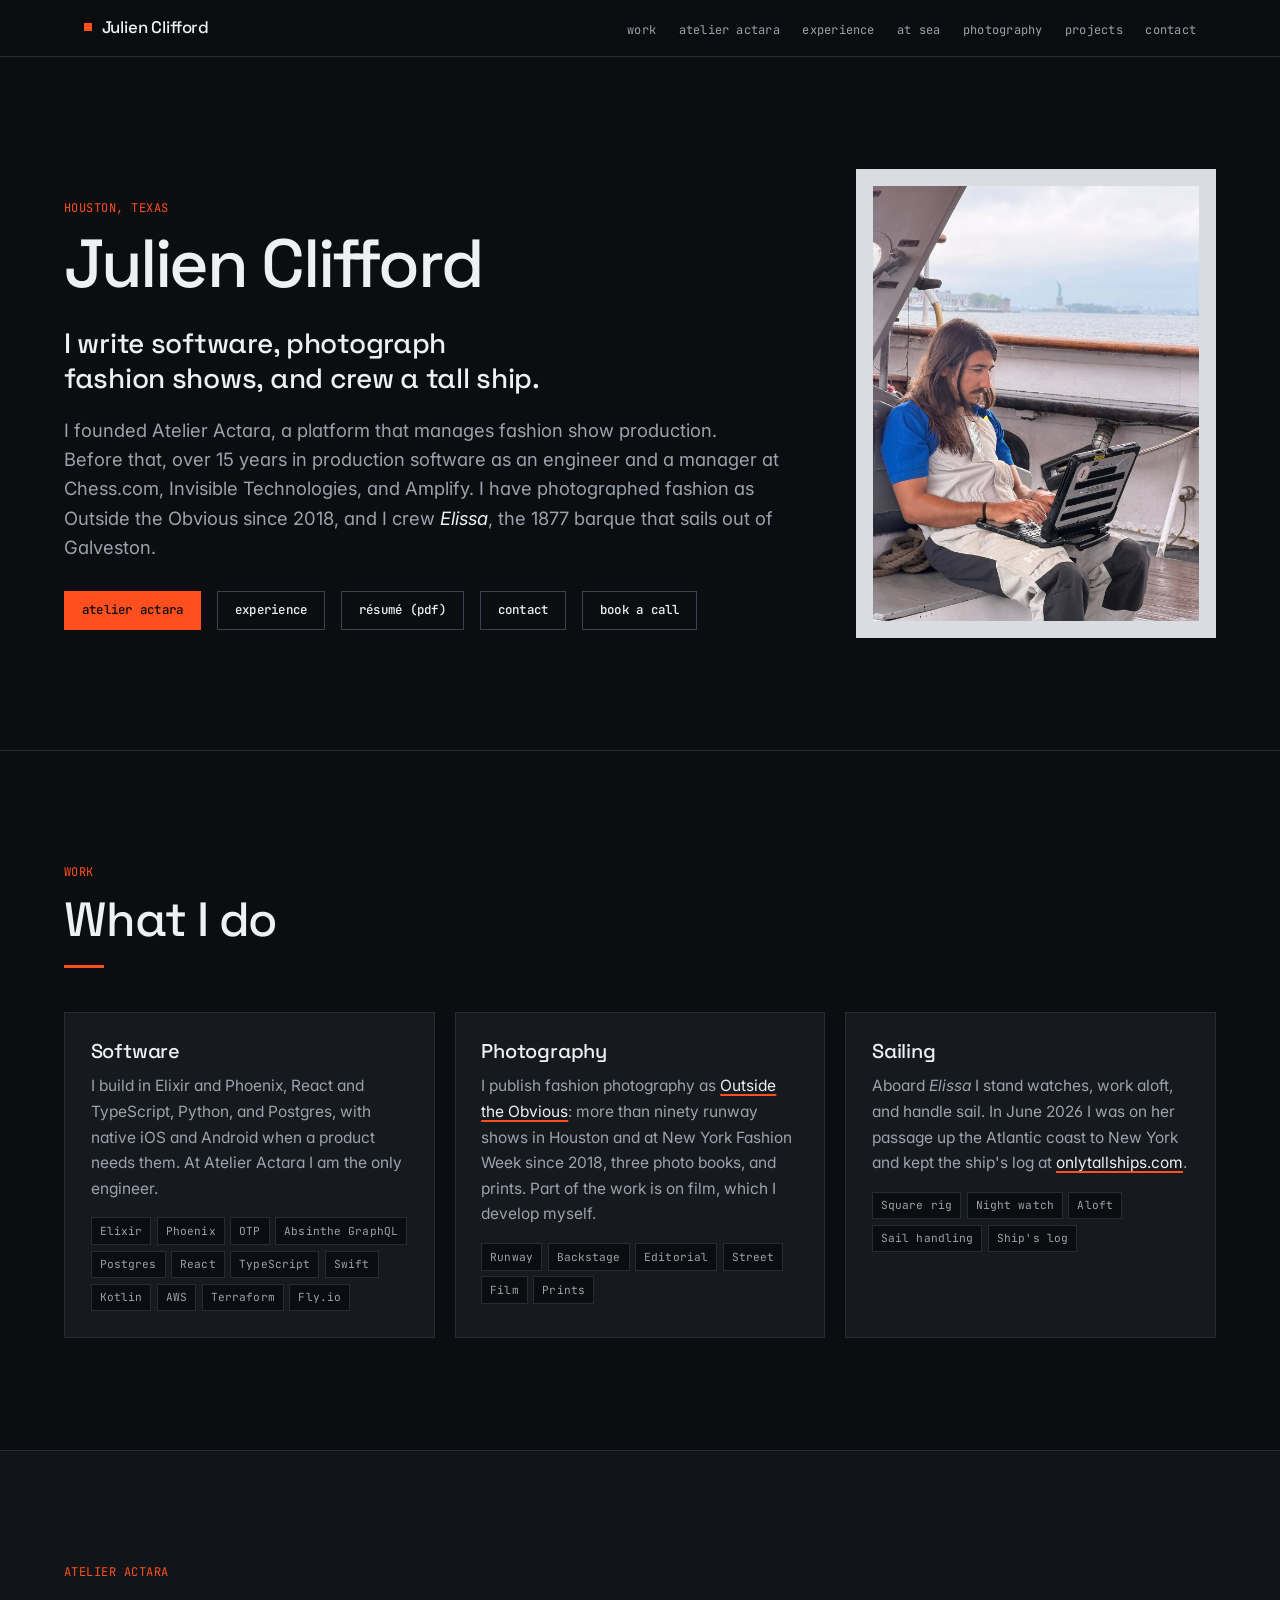
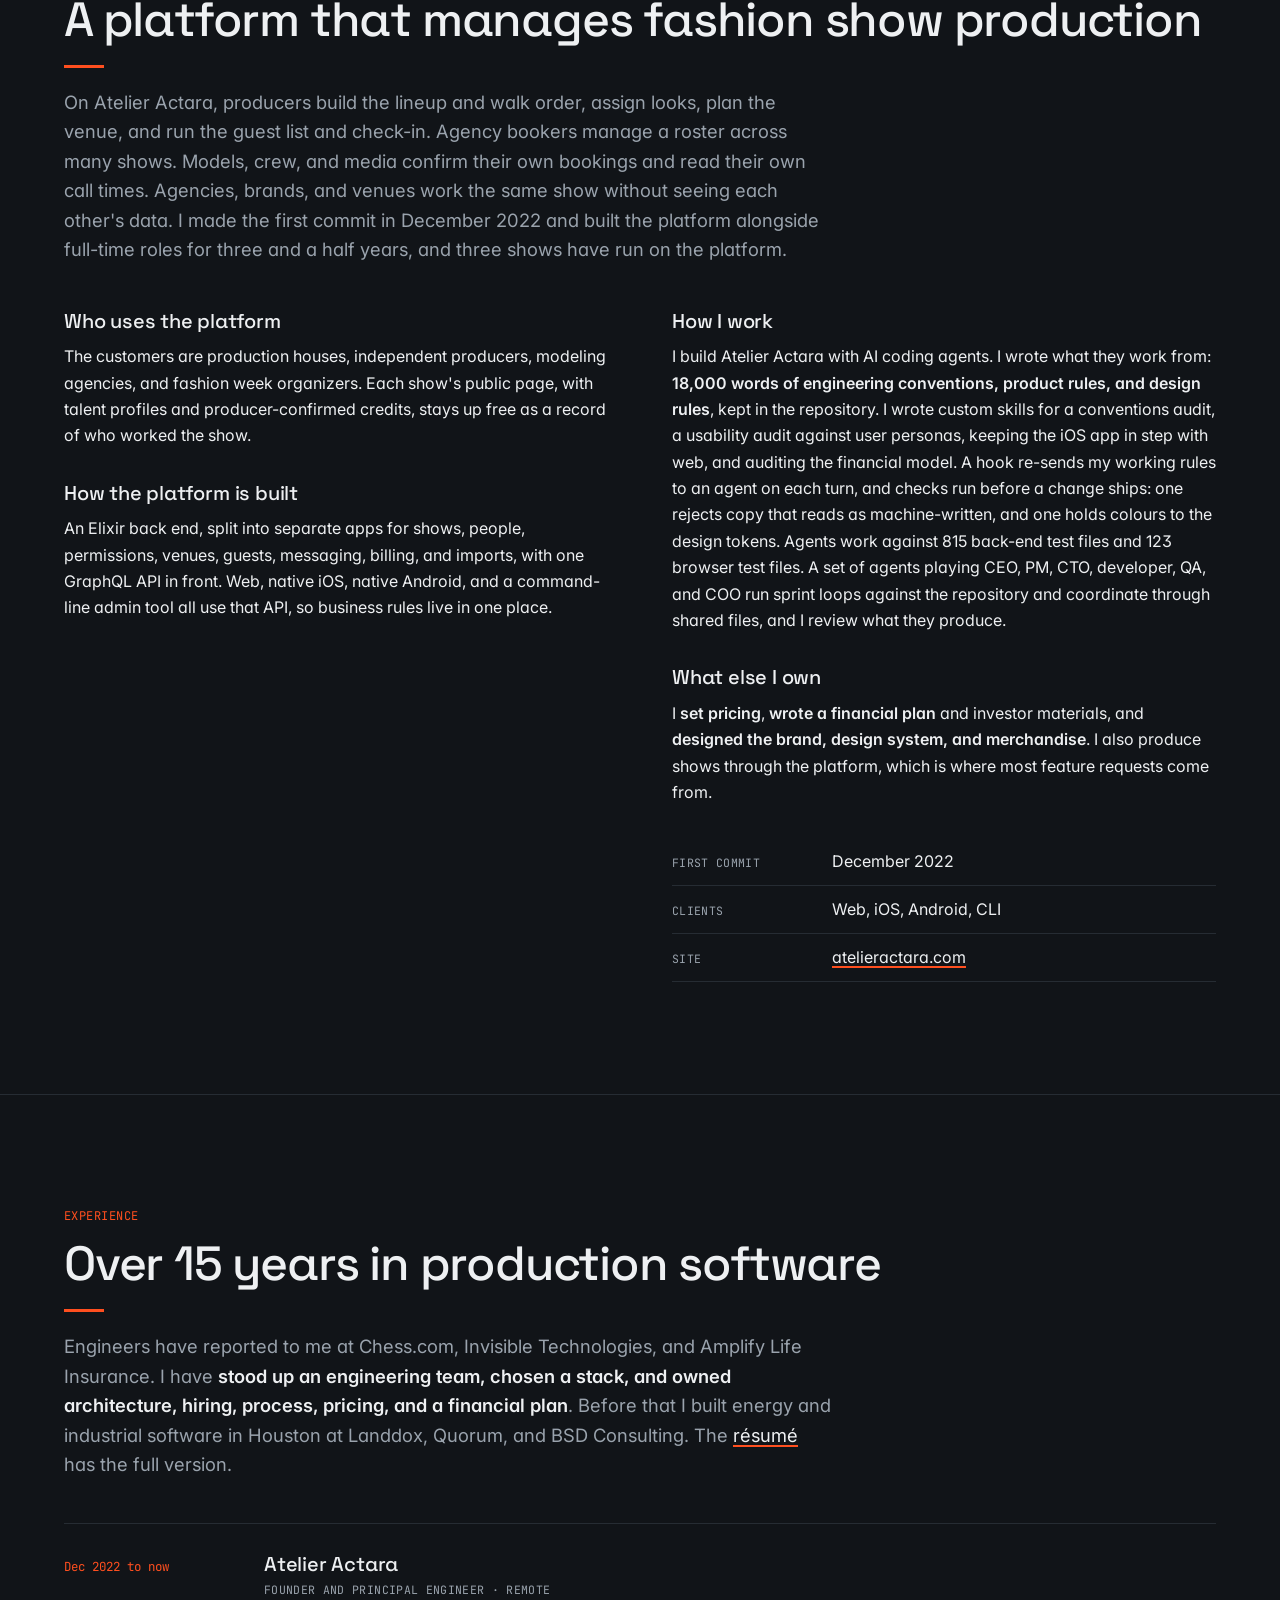
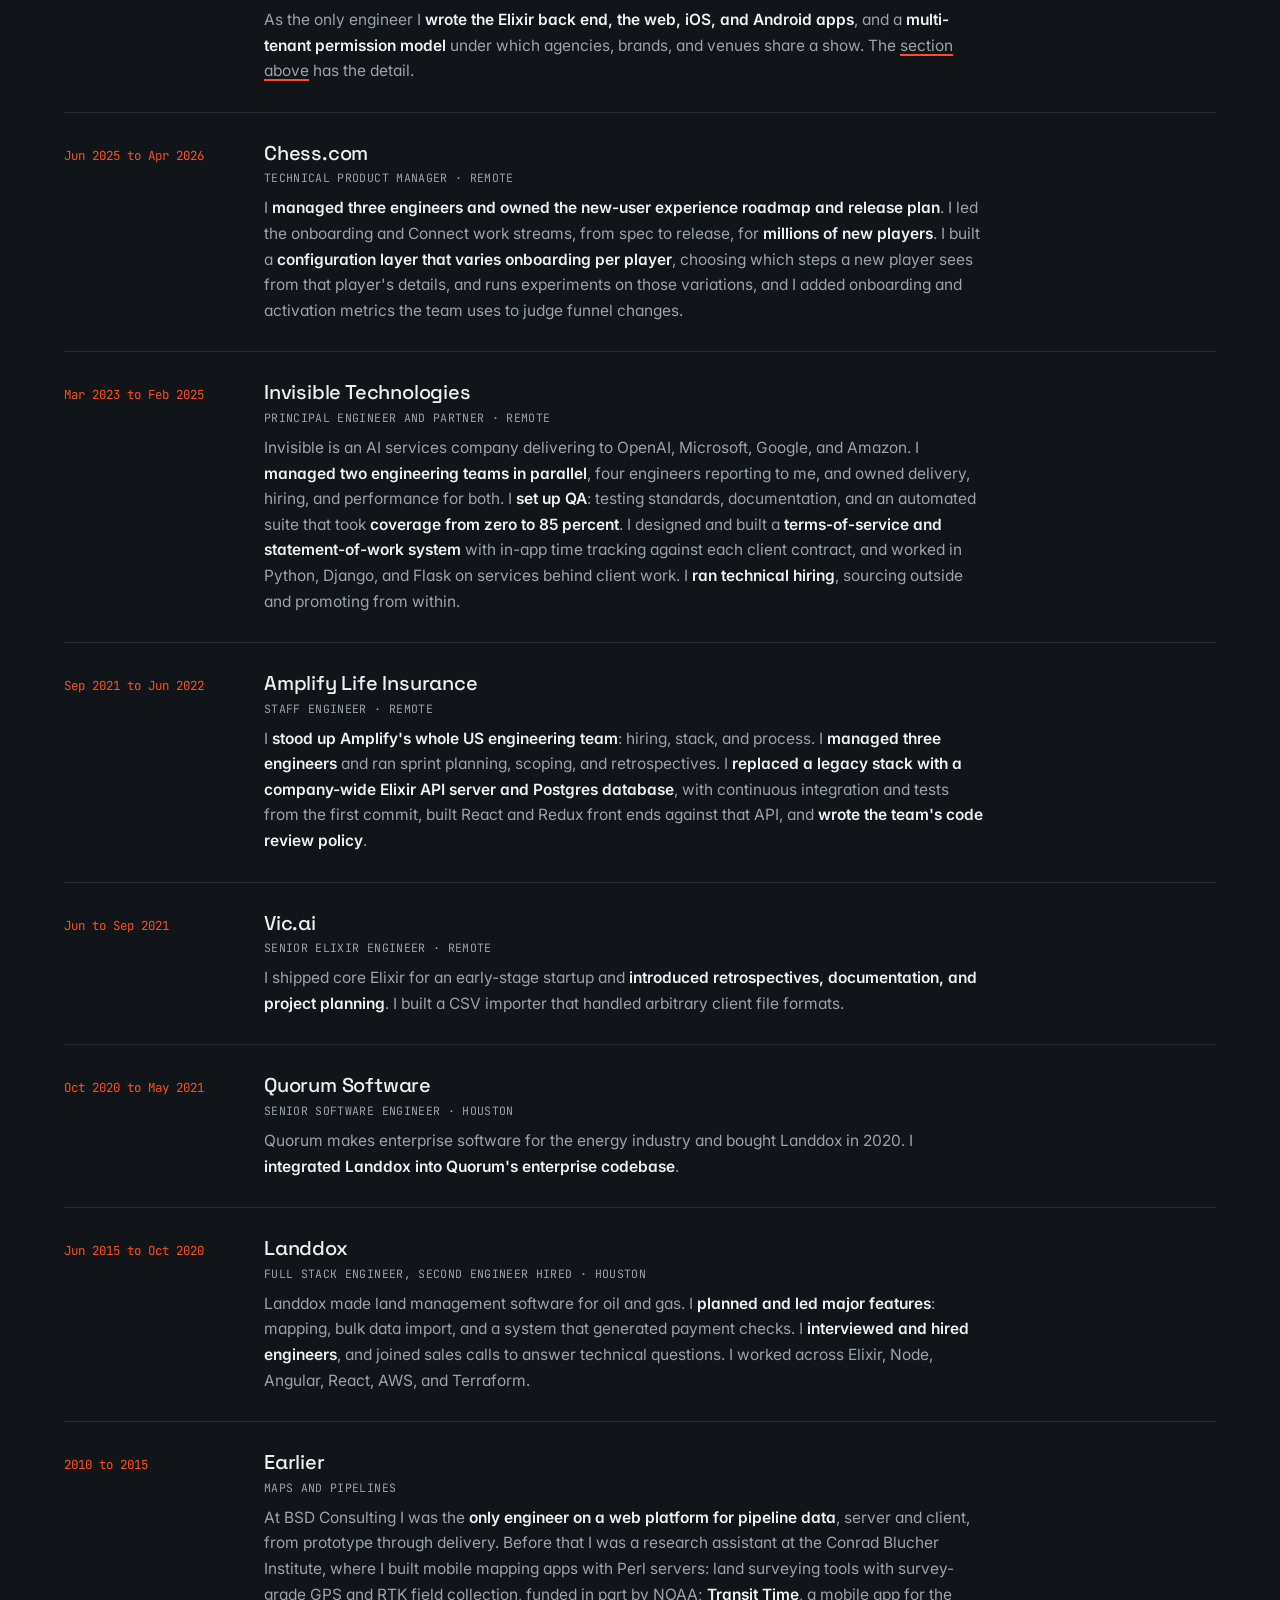
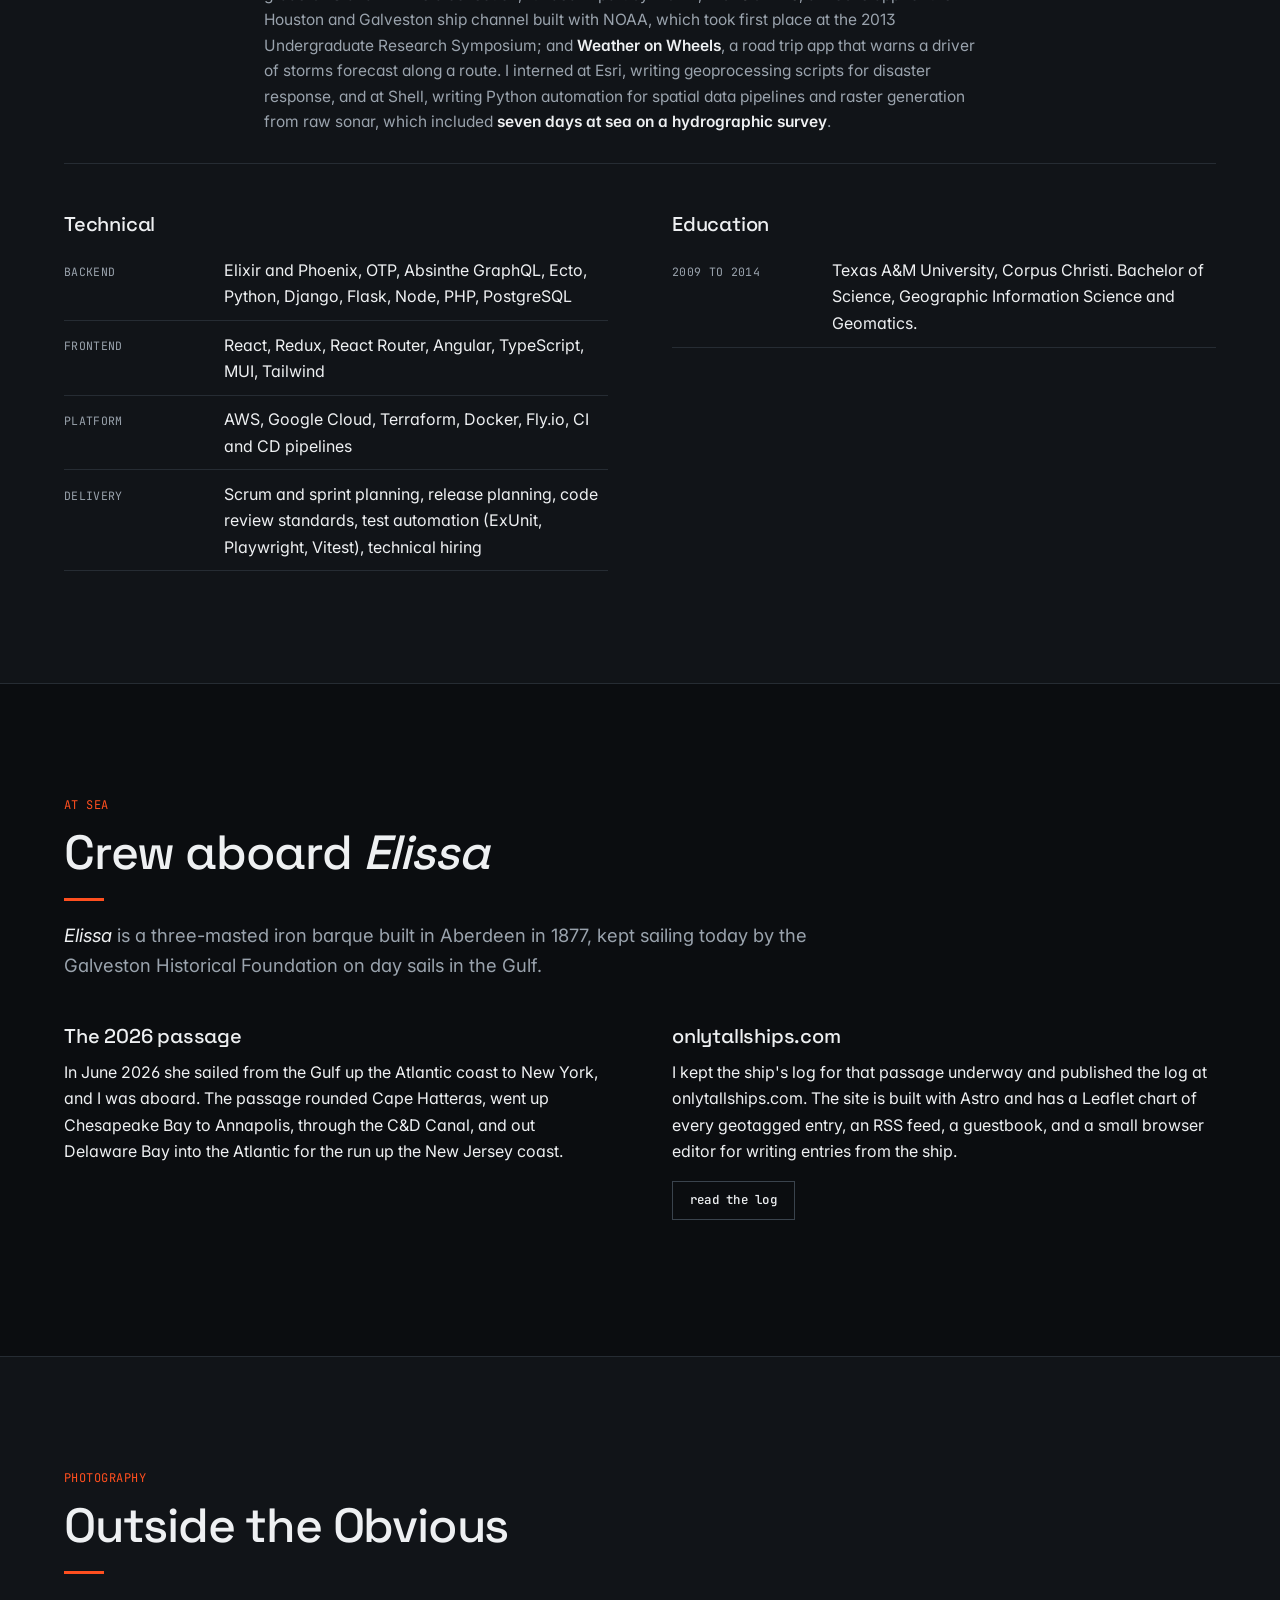
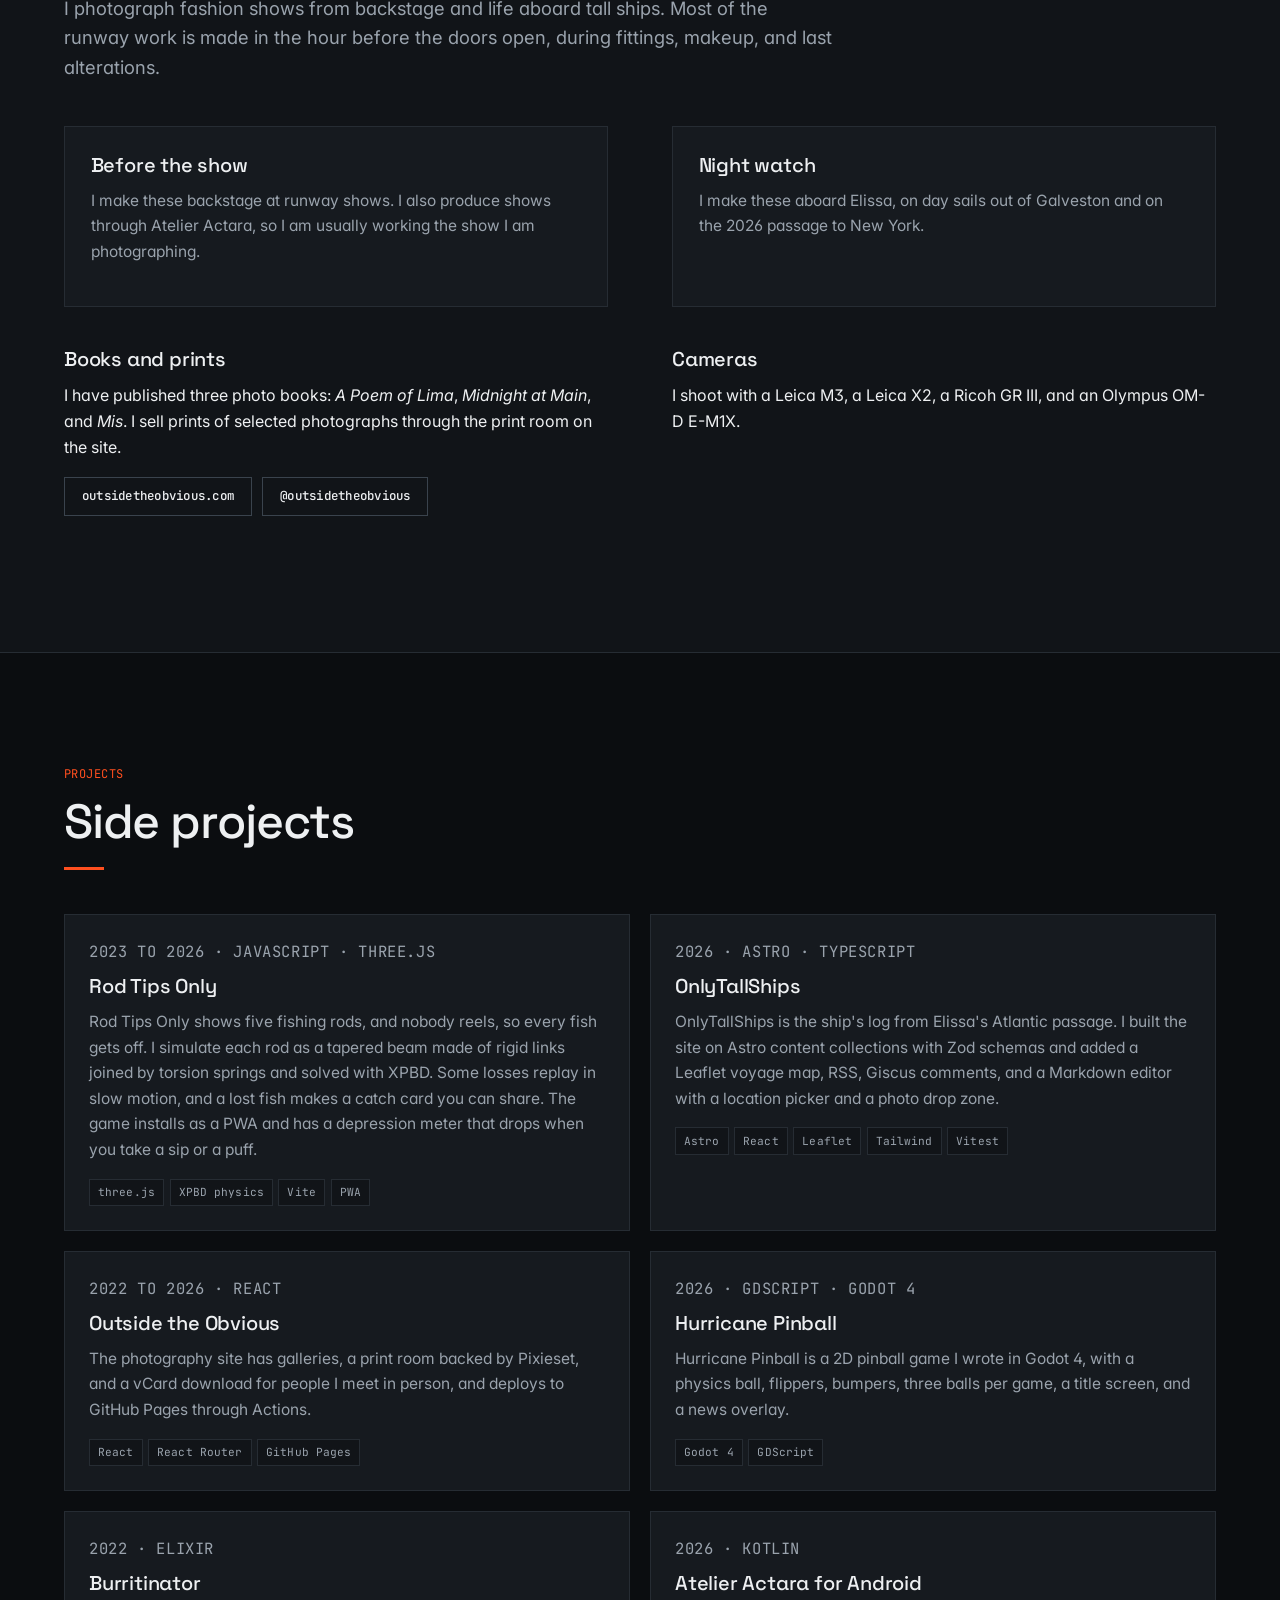
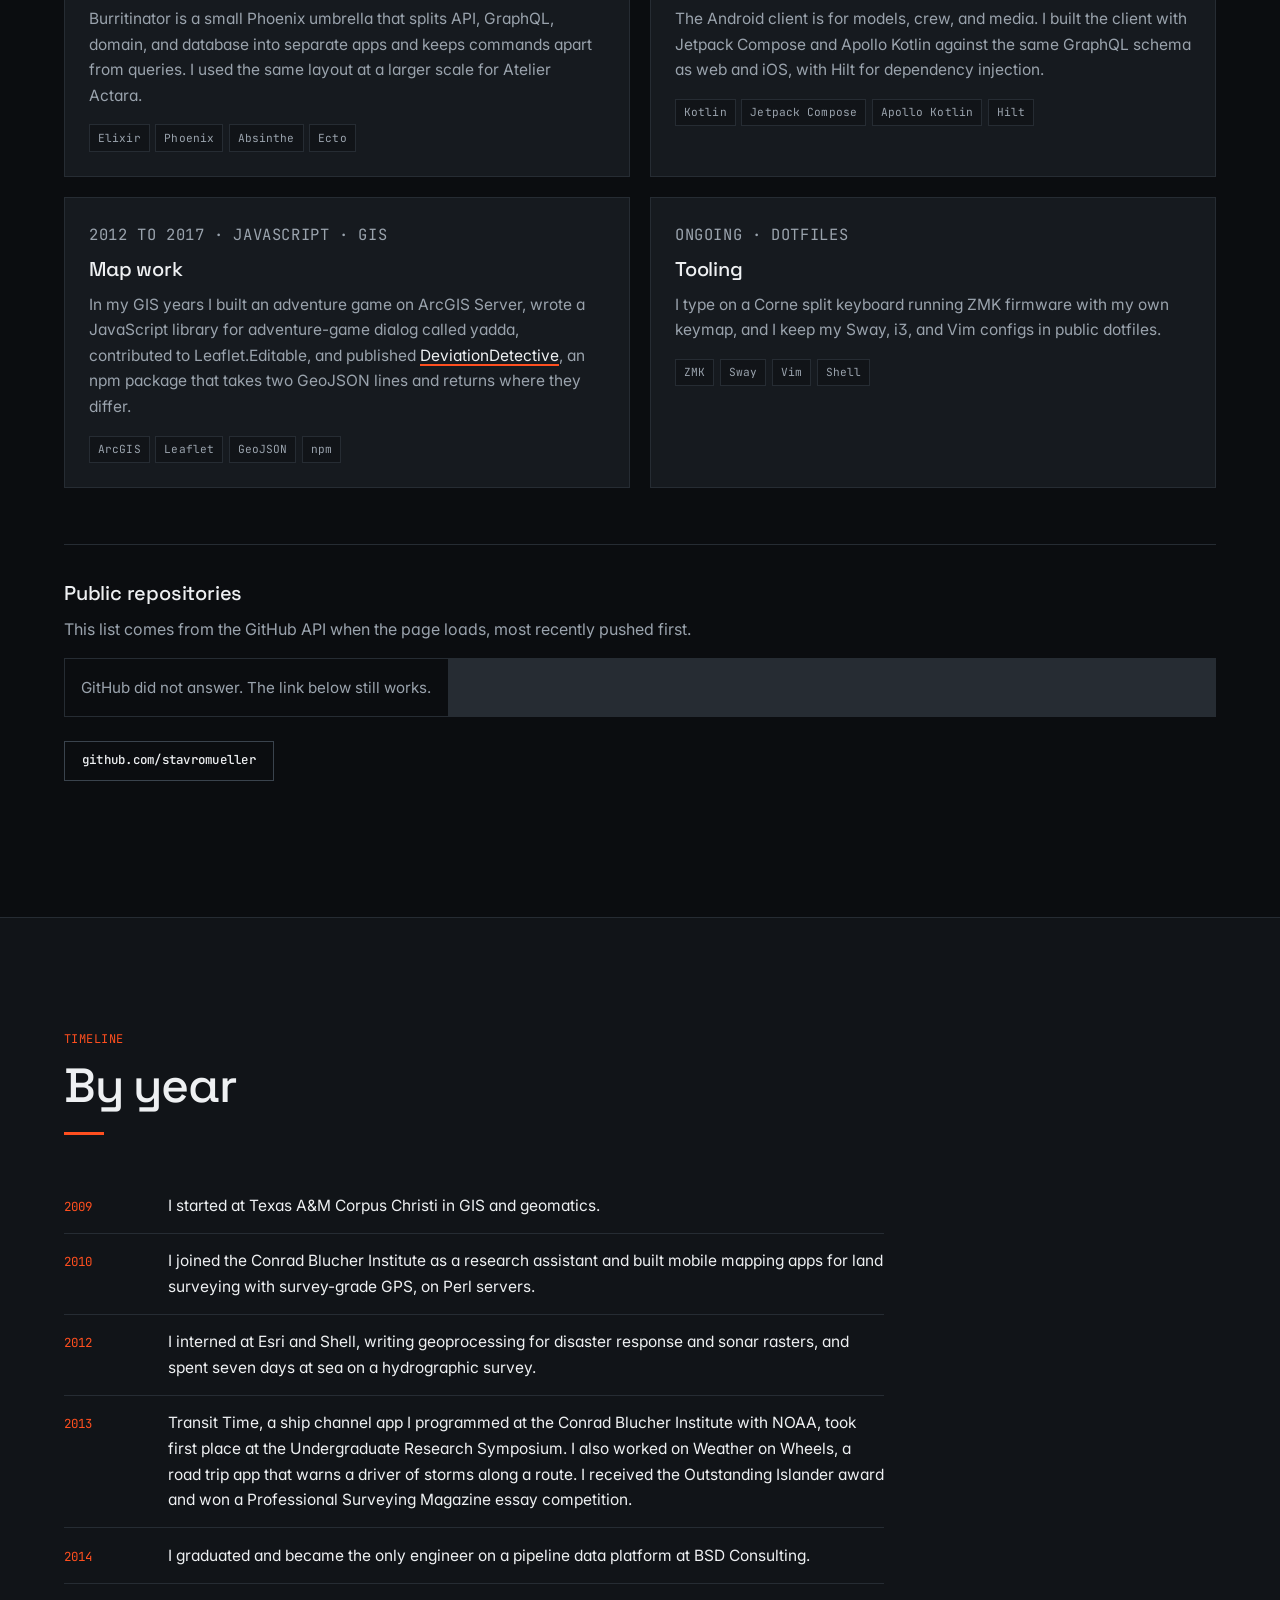
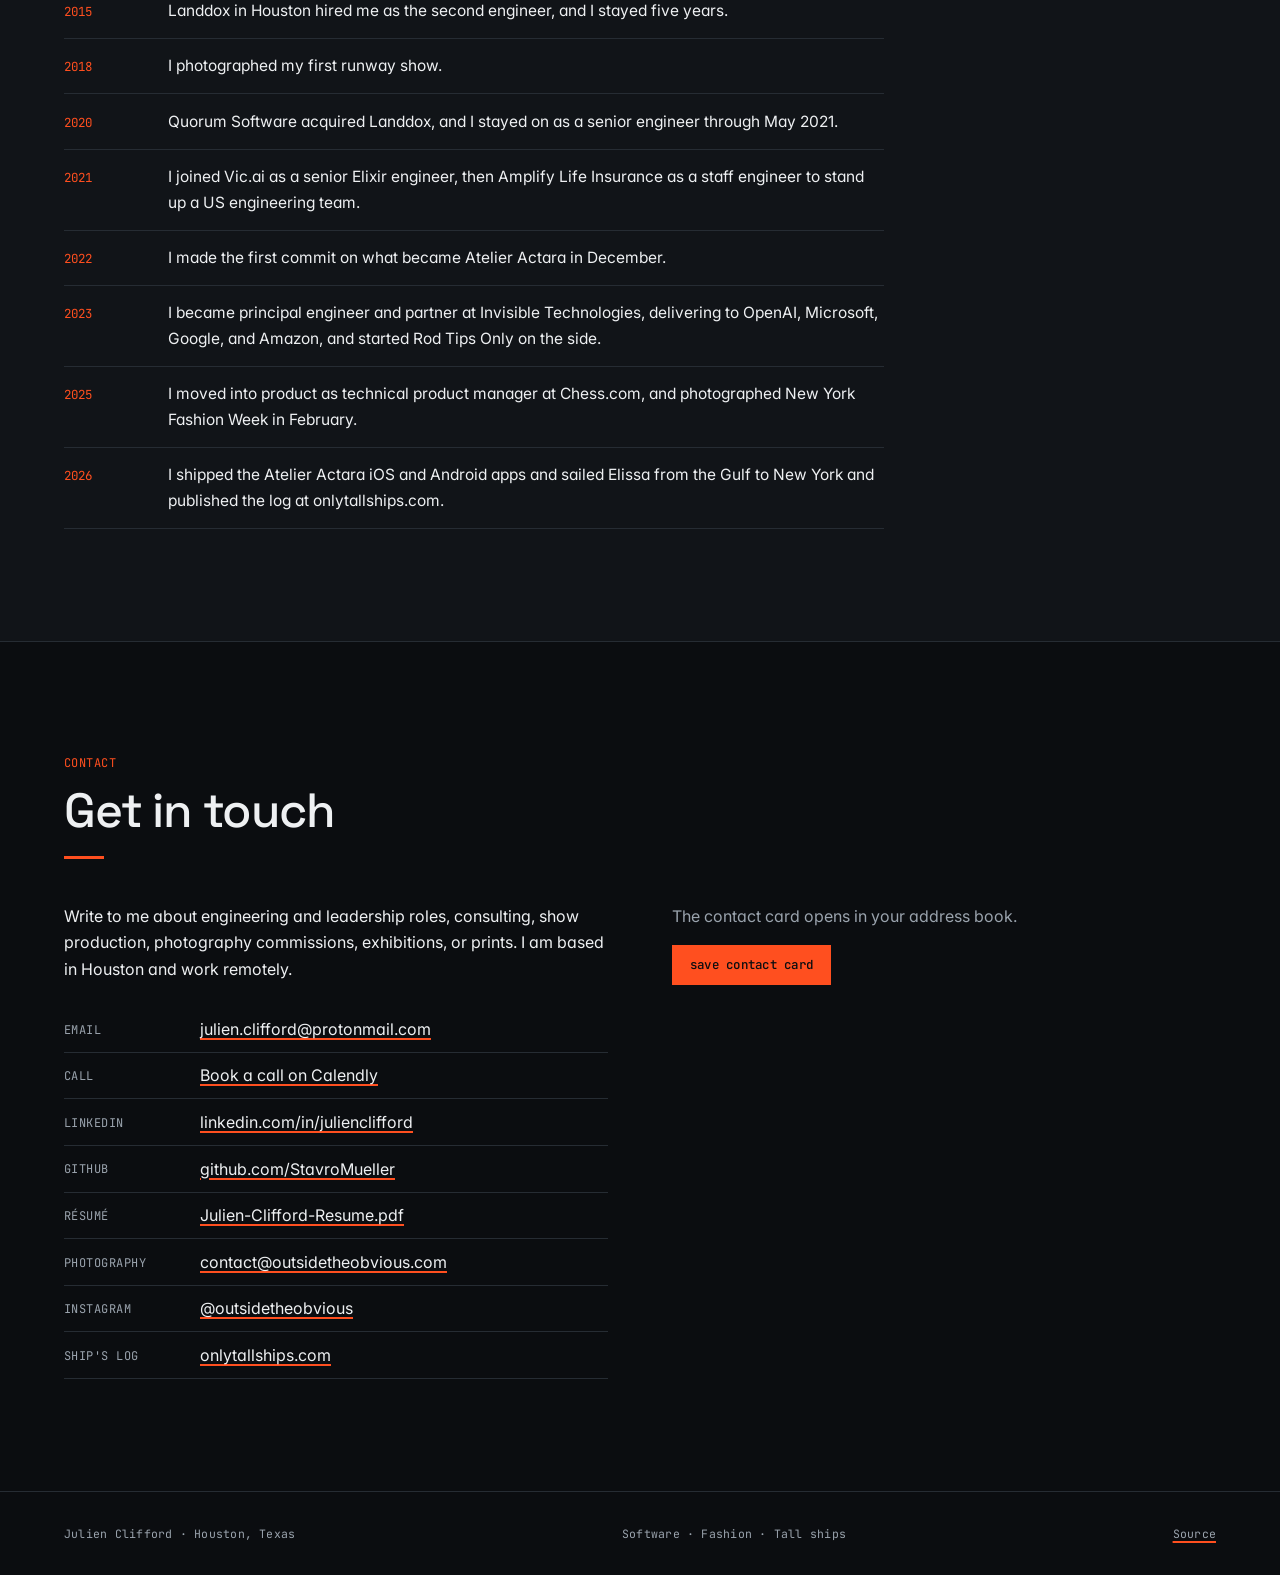
==== commit f7ed65d9: "Remove commit-count figures and record two rulings The site, the résumé, and llms.txt no longer cite" ====
--- a/docs/index.html
+++ b/docs/index.html
@@ -268,8 +268,7 @@
         <div>
           <h3 class="title">How I work</h3>
           <p>
-            I build Atelier Actara with AI coding agents, which authored <strong>about half of
-            more than 11,000 commits in 2026</strong>. I wrote what they work from: <strong>18,000
+            I build Atelier Actara with AI coding agents. I wrote what they work from: <strong>18,000
             words of engineering conventions, product rules, and design rules</strong>, kept in
             the repository. I wrote custom skills for a conventions audit, a usability audit
             against user personas, keeping the iOS app in step with web, and auditing the
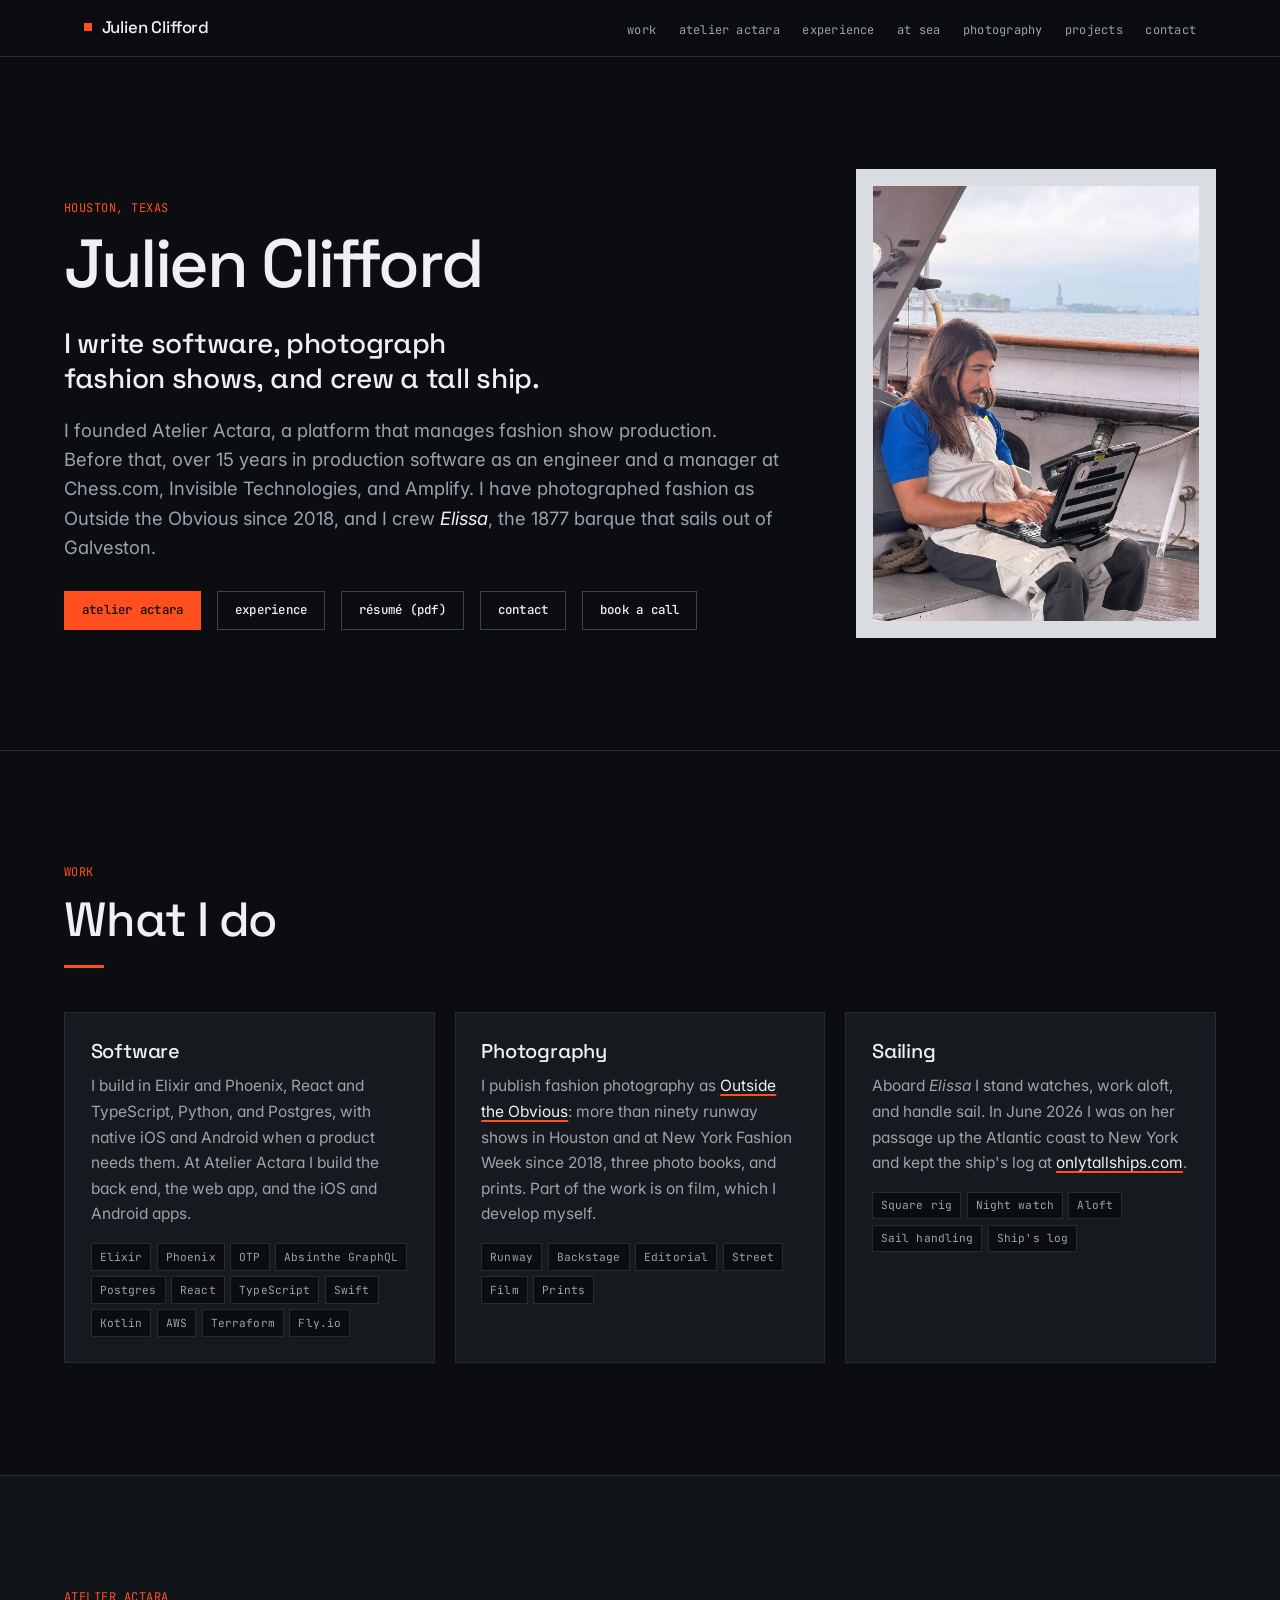
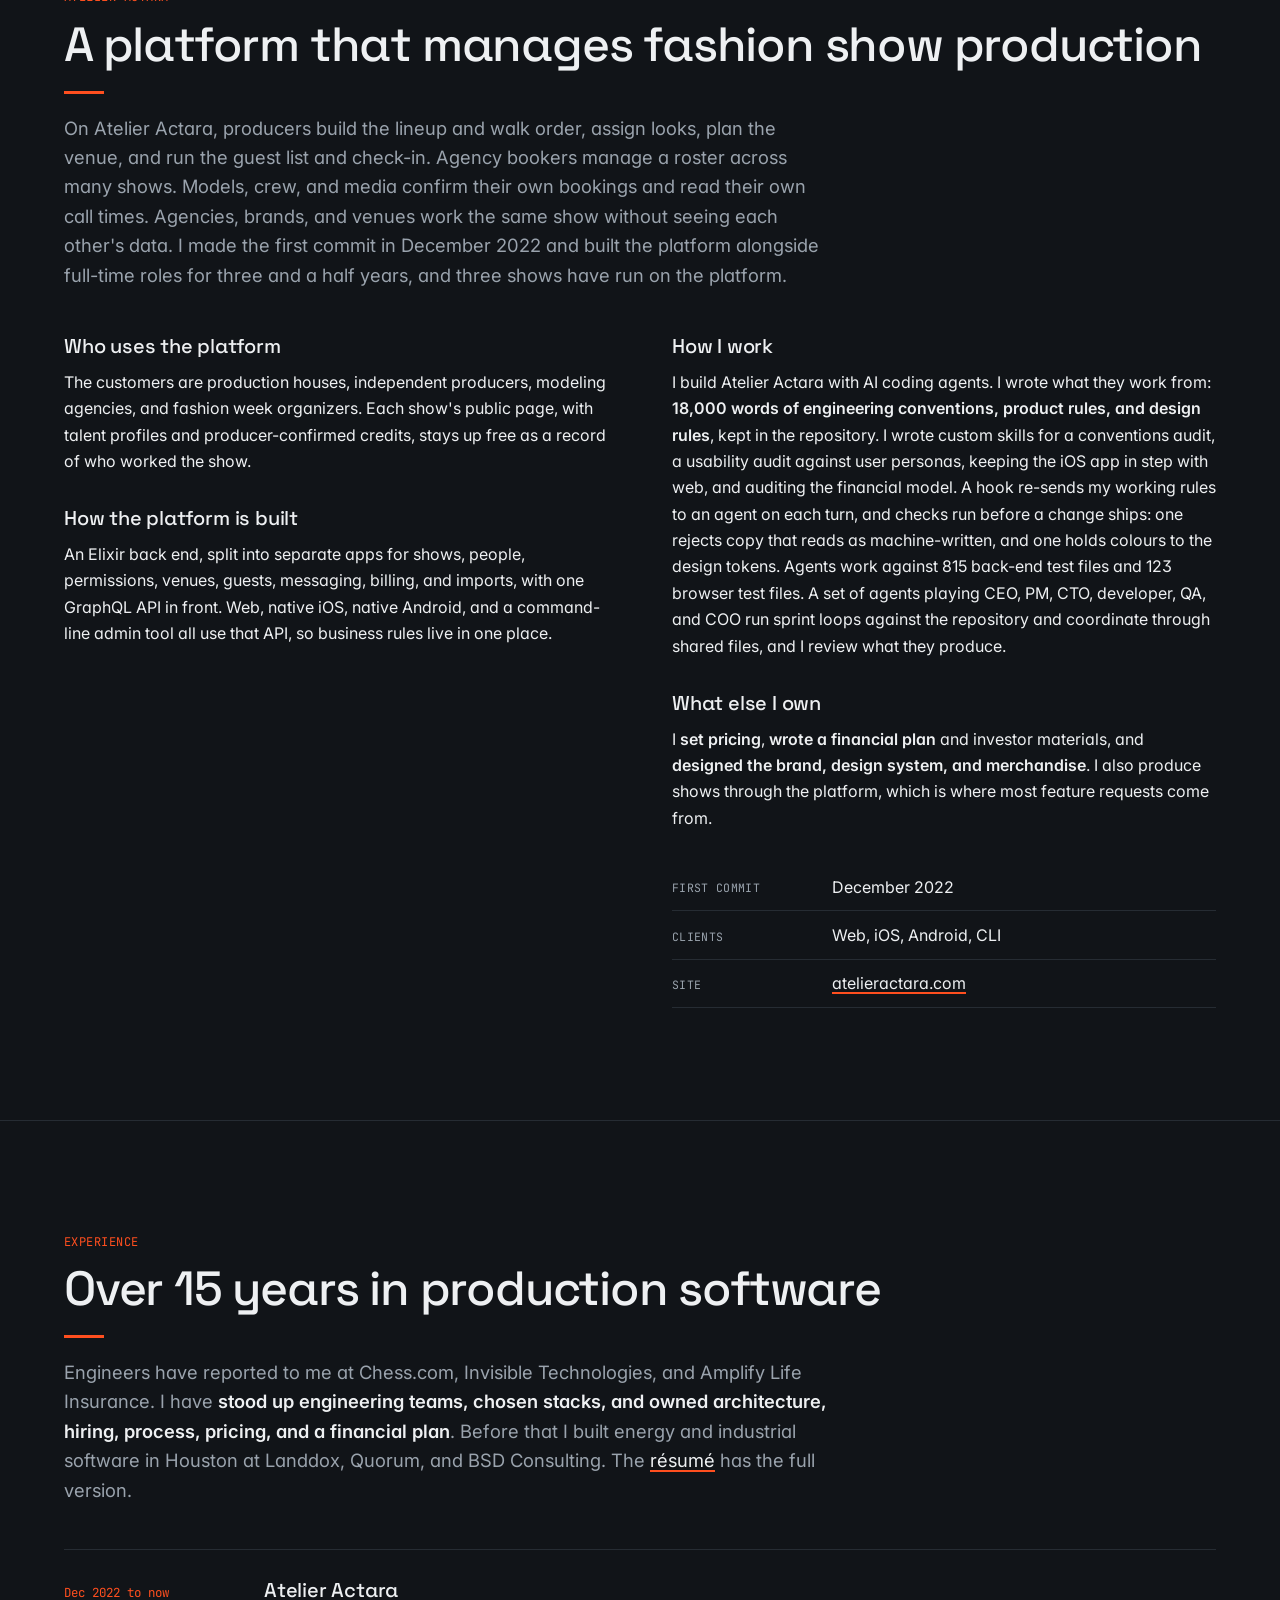
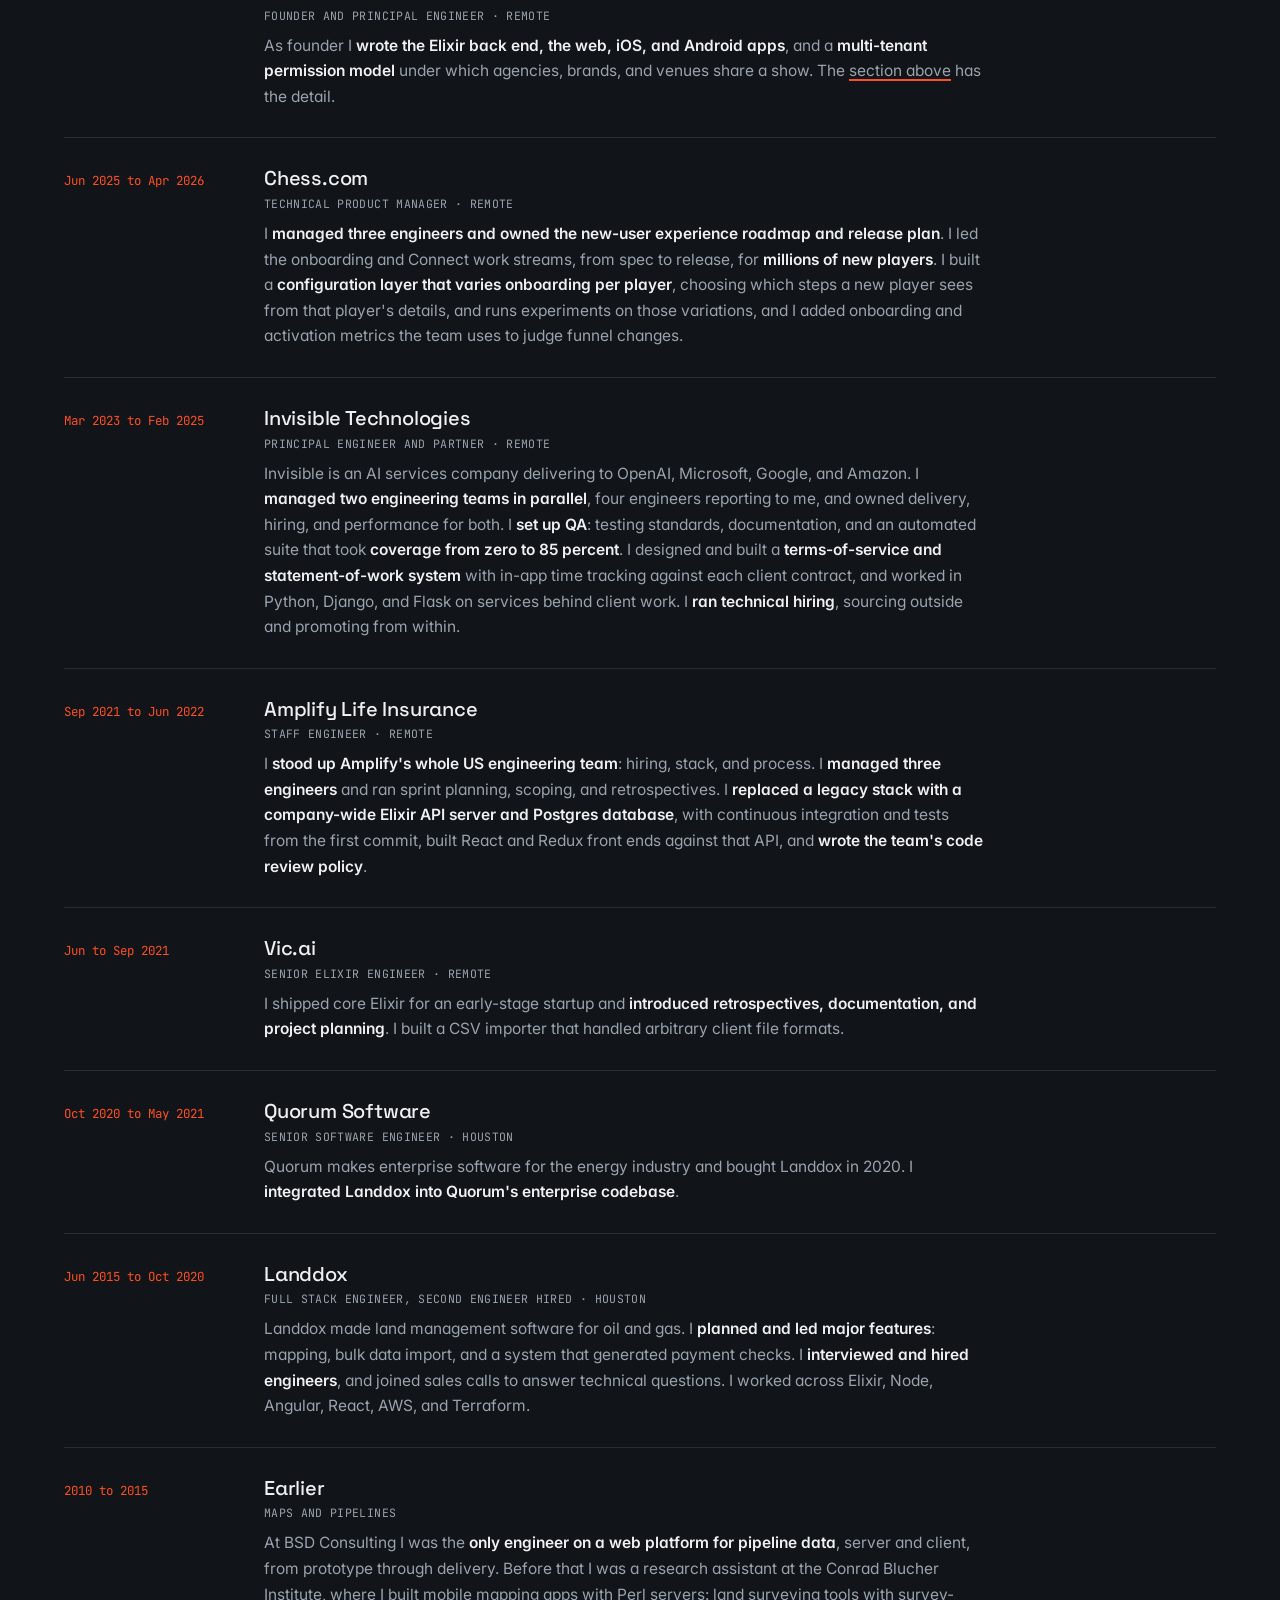
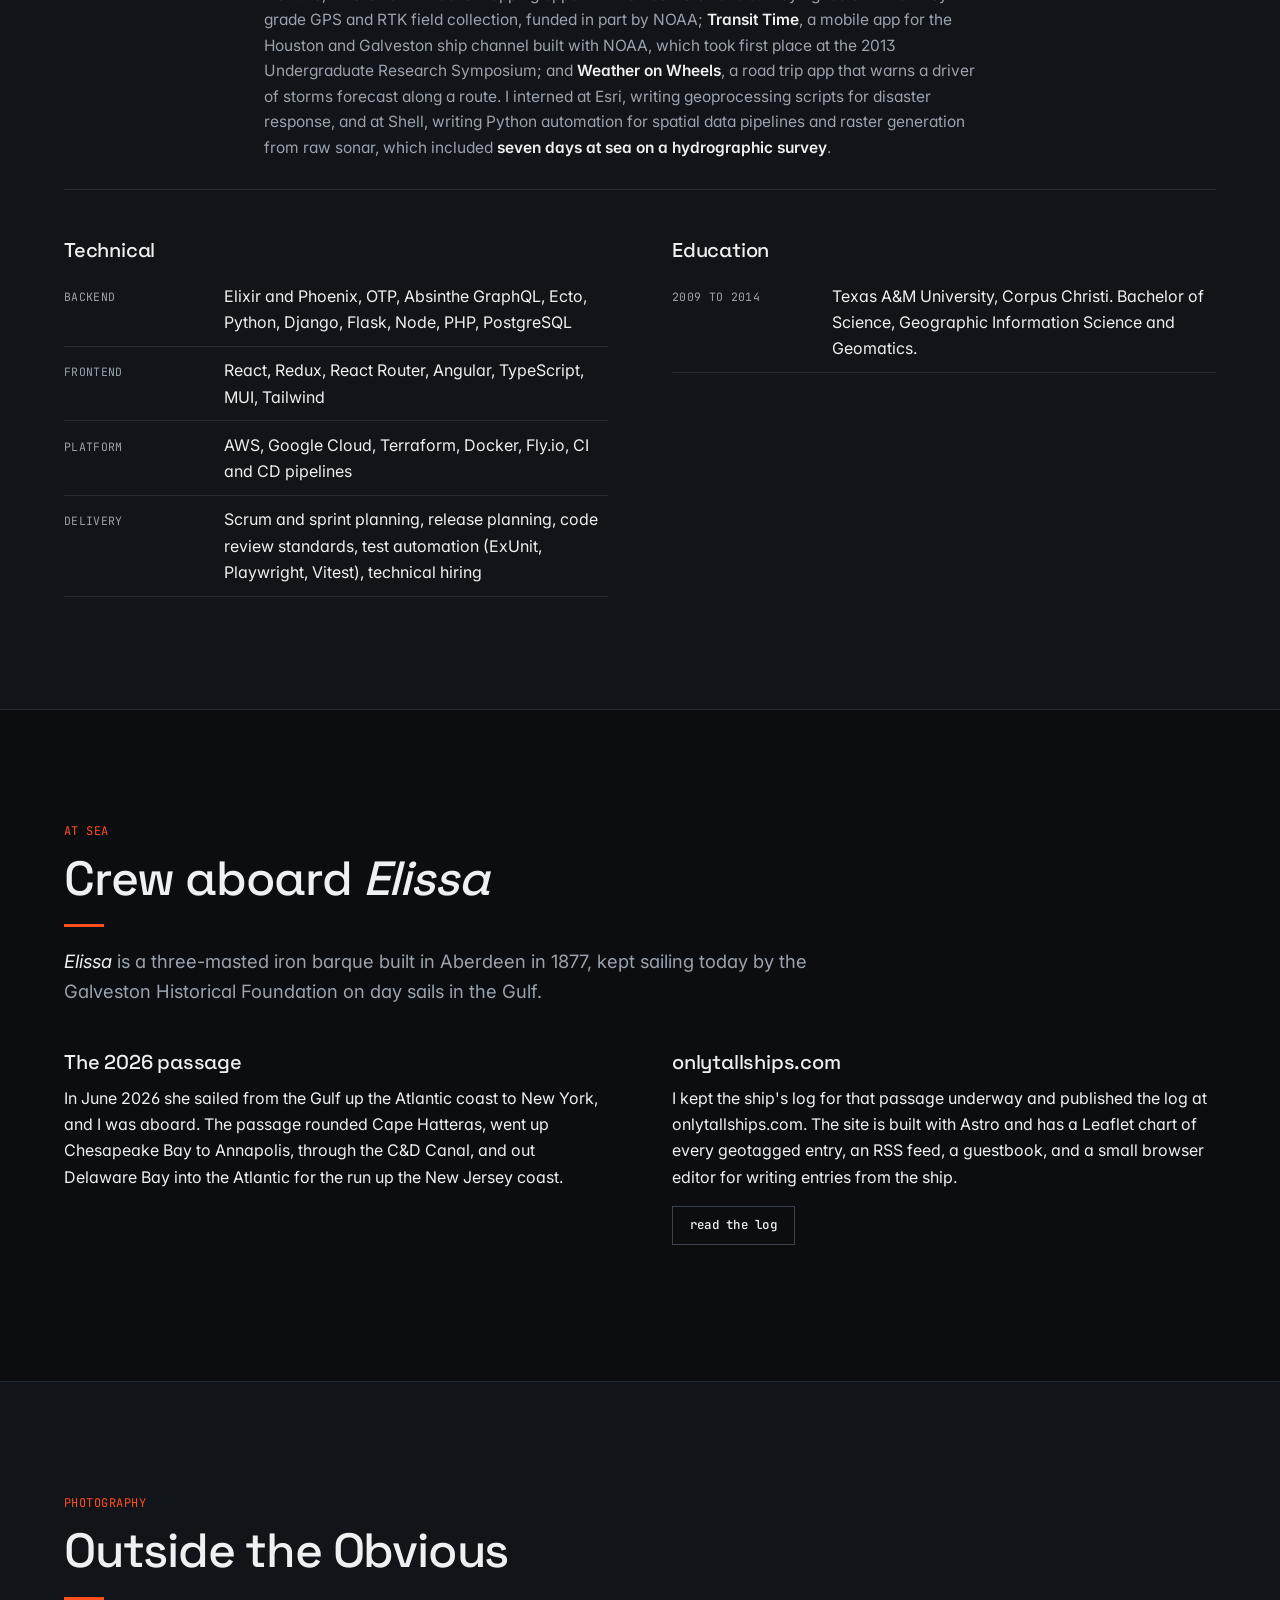
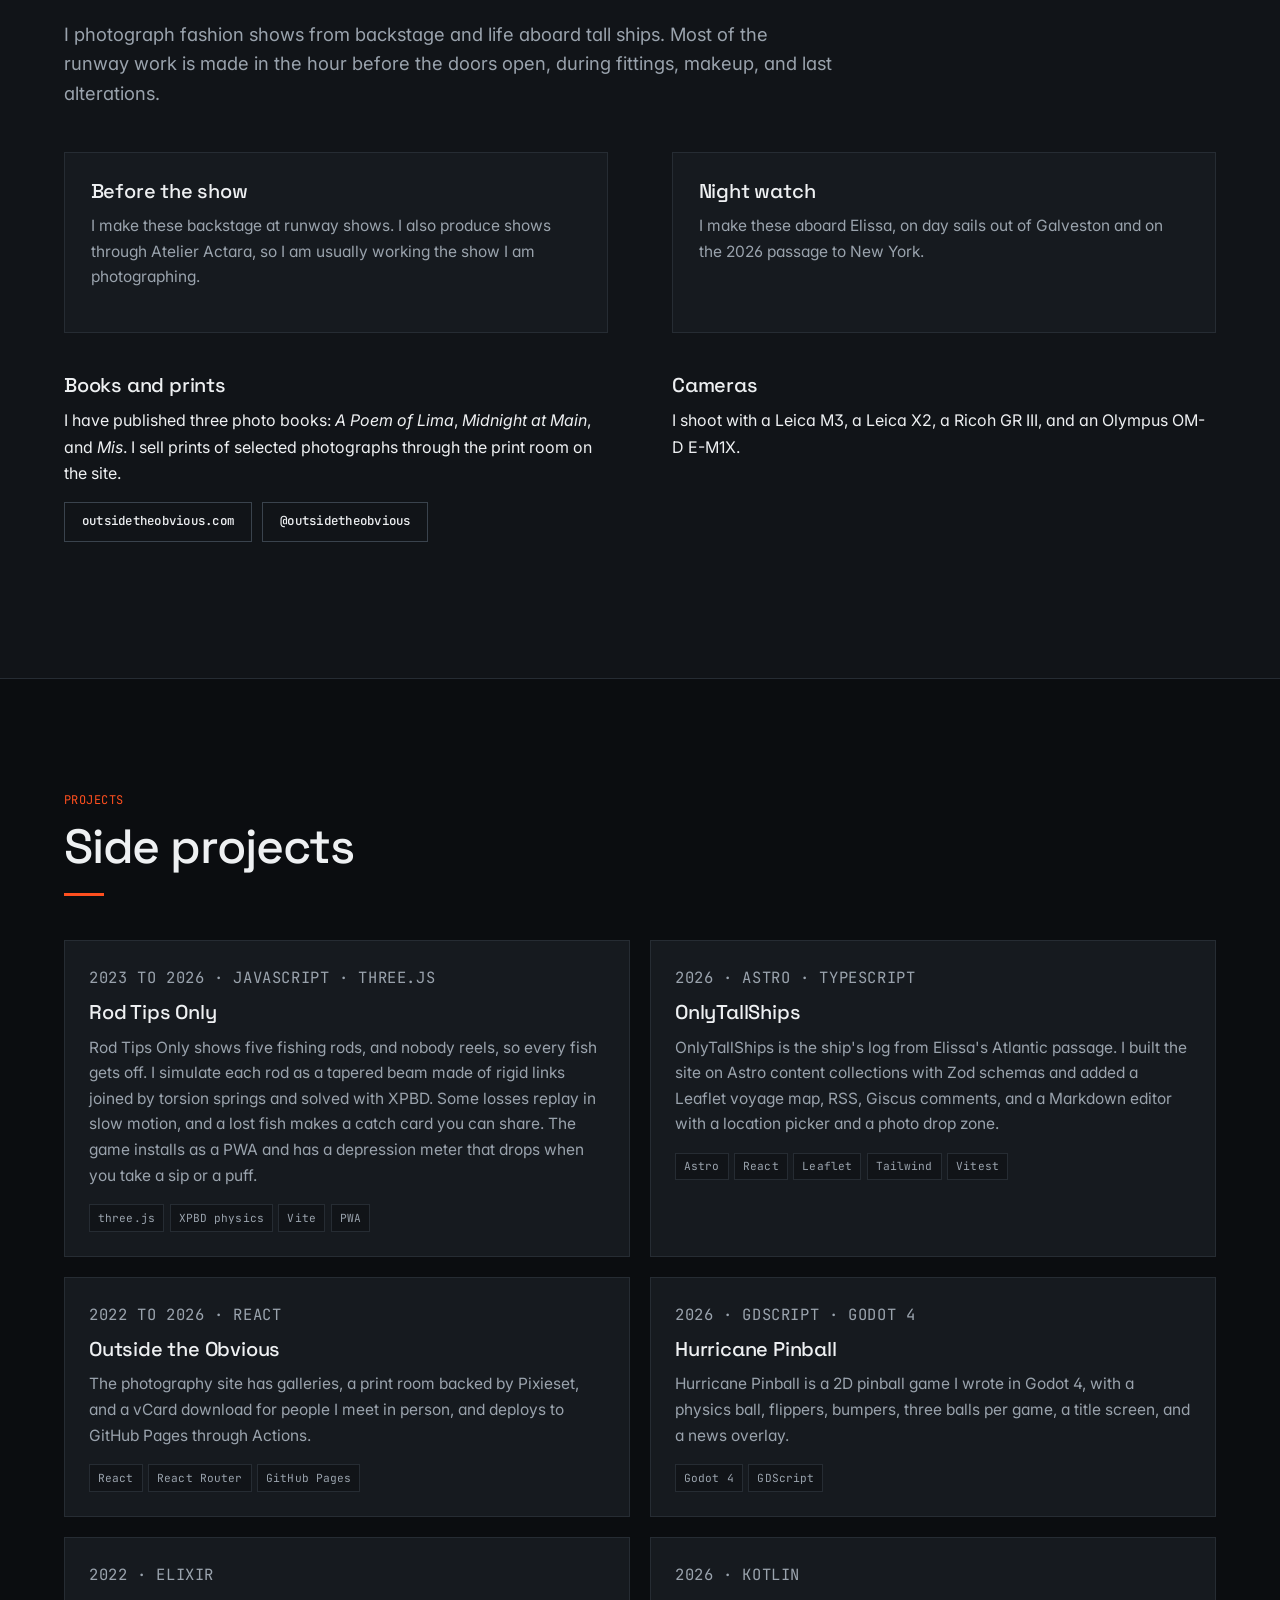
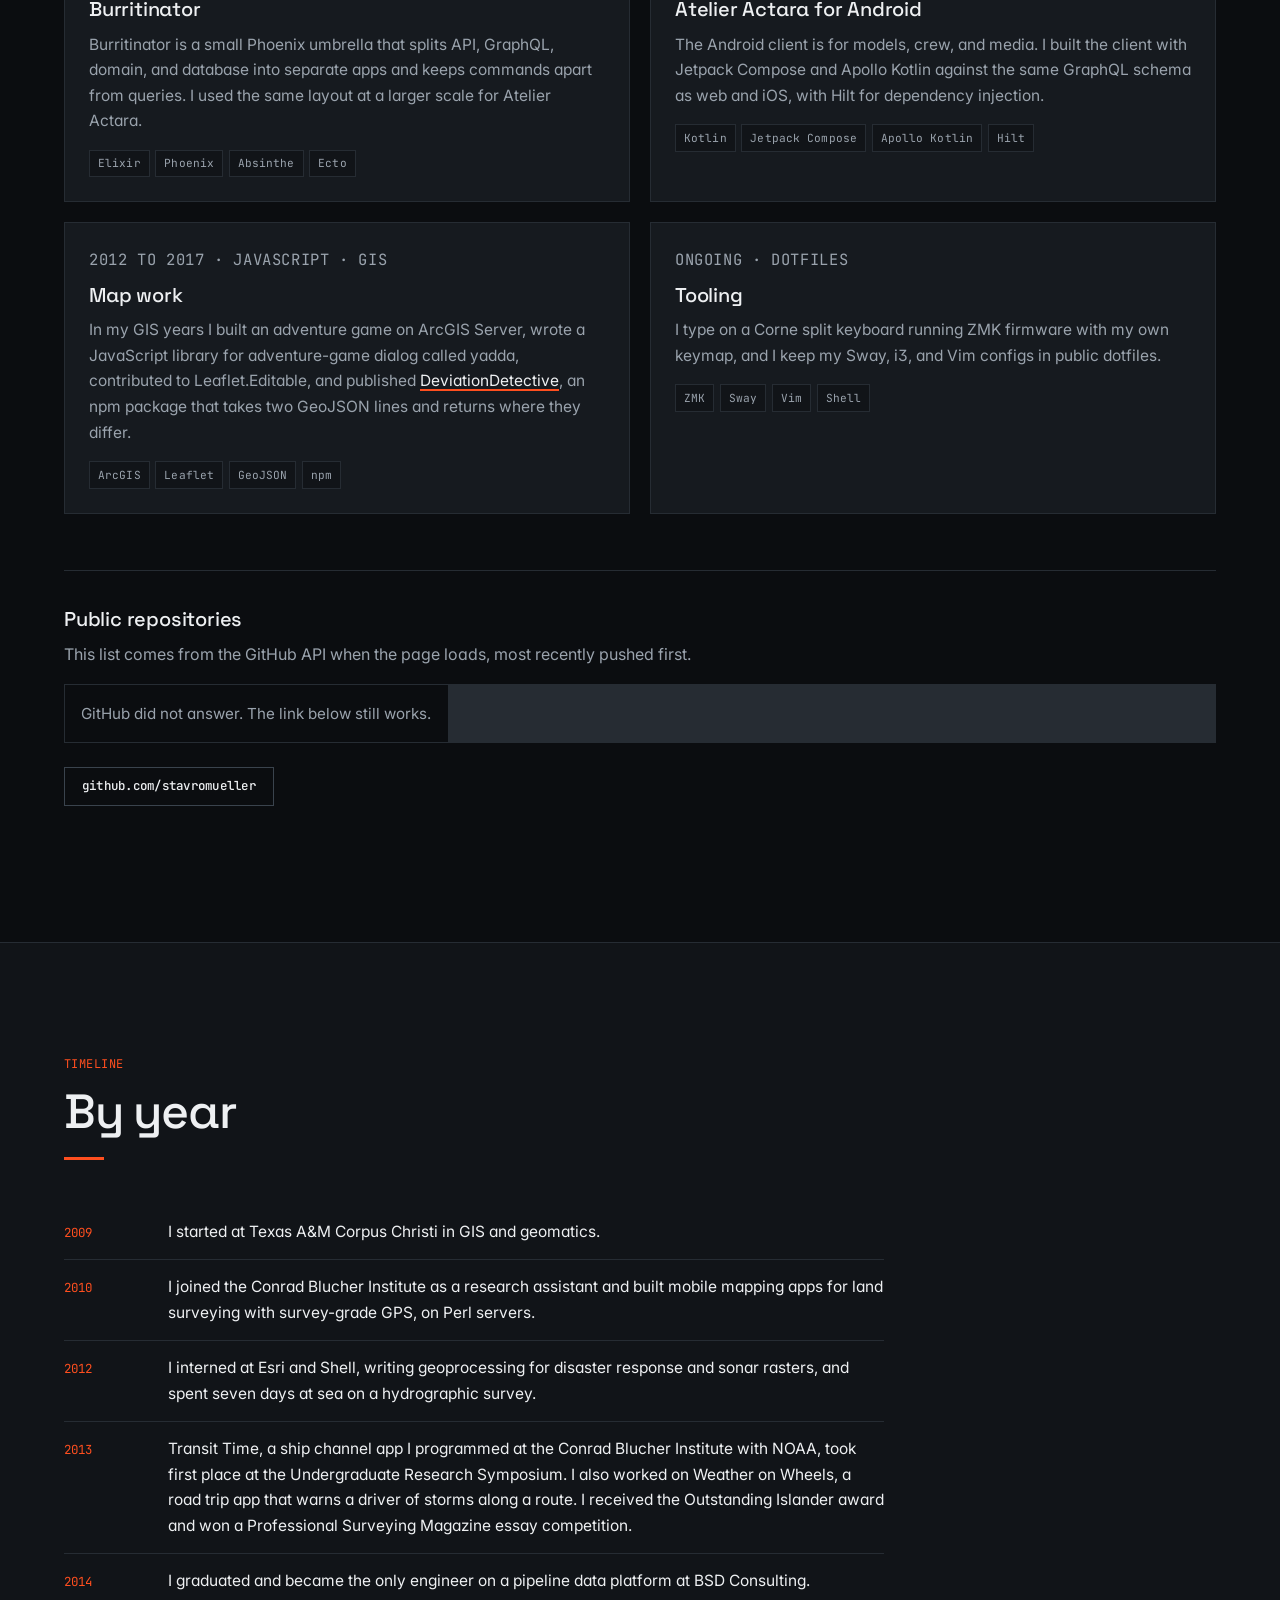
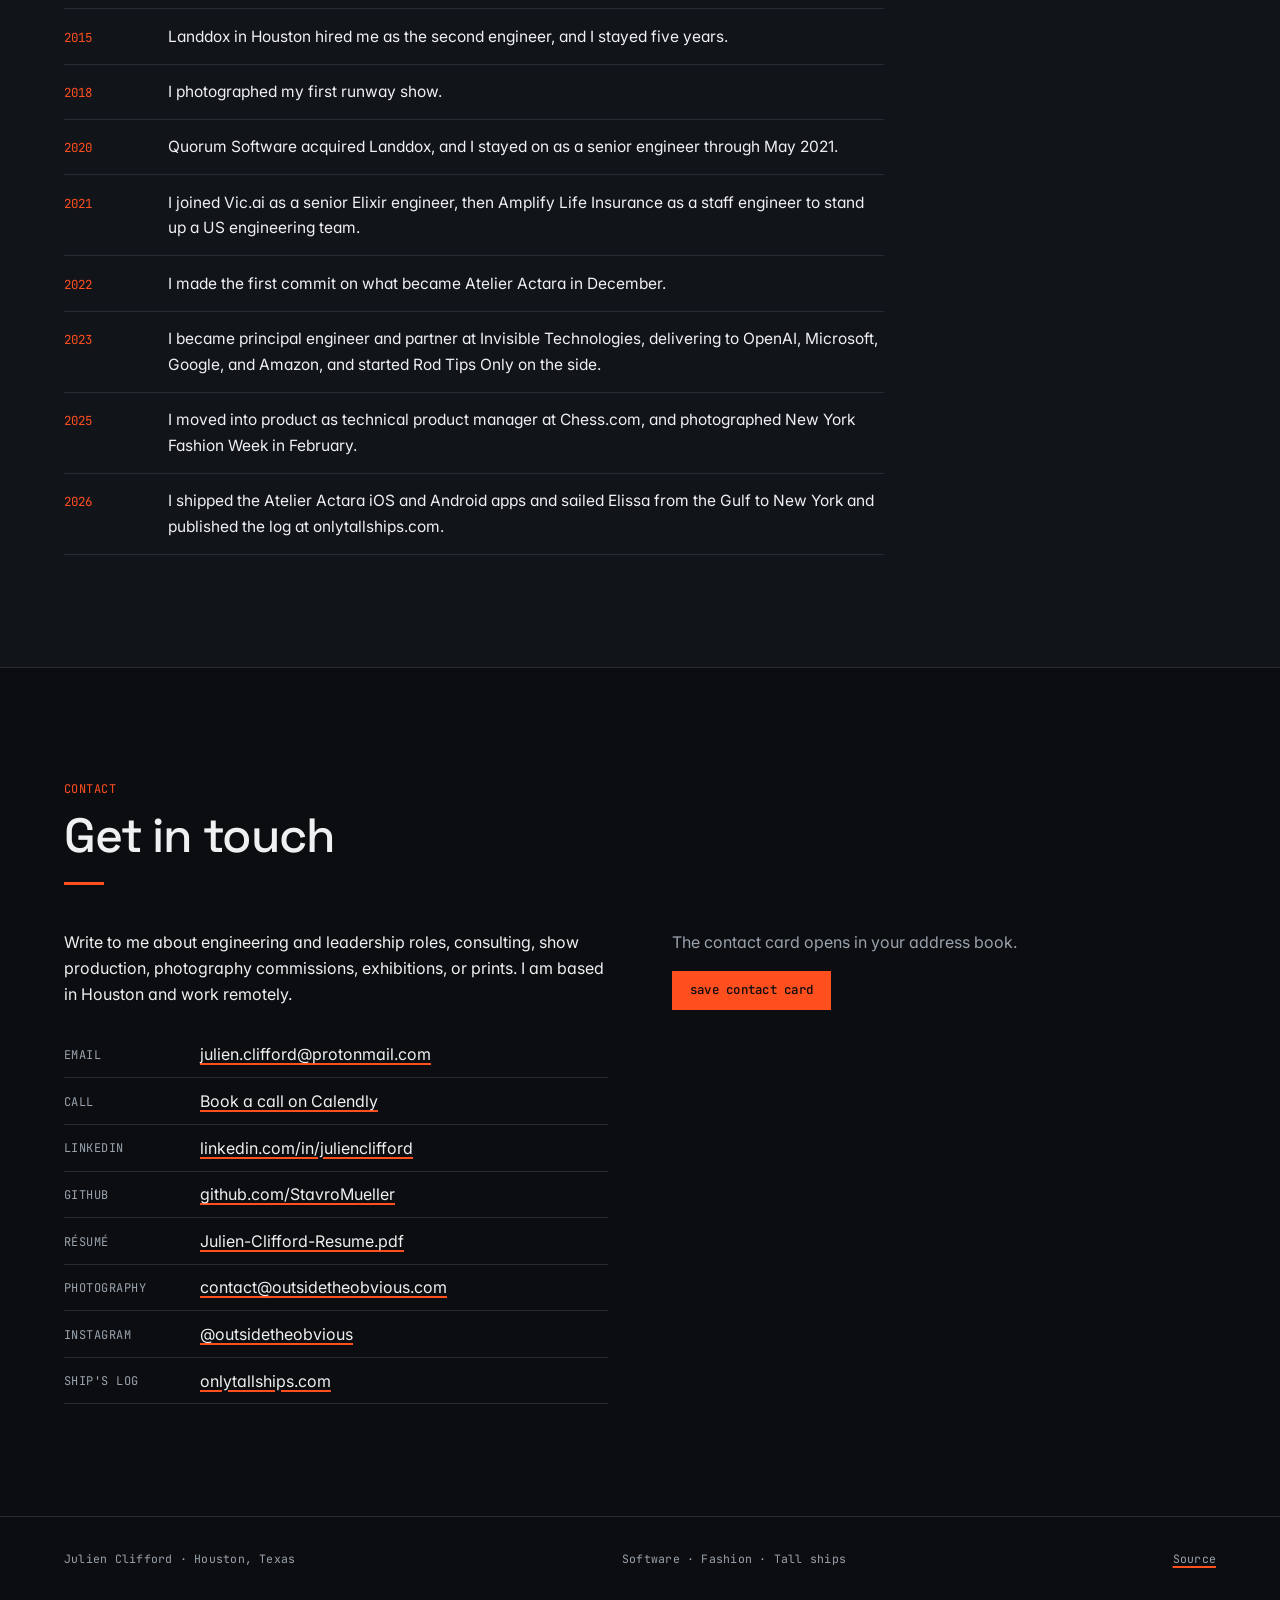
==== commit ab24fe91: "Call Julien the founder of Atelier Actara, and say engineering teams "Sole engineer" and "only engin" ====
--- a/docs/index.html
+++ b/docs/index.html
@@ -197,8 +197,8 @@
           <h3 class="title">Software</h3>
           <p>
             I build in Elixir and Phoenix, React and TypeScript, Python, and Postgres, with
-            native iOS and Android when a product needs them. At Atelier Actara I am the only
-            engineer.
+            native iOS and Android when a product needs them. At Atelier Actara I build
+            the back end, the web app, and the iOS and Android apps.
           </p>
           <ul class="tags">
             <li>Elixir</li><li>Phoenix</li><li>OTP</li><li>Absinthe GraphQL</li><li>Postgres</li>
@@ -303,7 +303,7 @@
         <h2 class="headline">Over 15 years in production software</h2>
         <p class="lede">
           Engineers have reported to me at Chess.com, Invisible Technologies, and Amplify
-          Life Insurance. I have <strong>stood up an engineering team, chosen a stack, and owned
+          Life Insurance. I have <strong>stood up engineering teams, chosen stacks, and owned
           architecture, hiring, process, pricing, and a financial plan</strong>. Before that I built energy and industrial software in Houston
           at Landdox, Quorum, and BSD Consulting. The
           <a href="Julien-Clifford-Resume.pdf">résumé</a> has the full version.
@@ -315,7 +315,7 @@
           <div class="job-when"><span class="date">Dec 2022 to now</span></div>
           <div>
             <h3 class="title">Atelier Actara <span class="role">Founder and principal engineer · Remote</span></h3>
-            <p>As the only engineer I <strong>wrote the Elixir back end, the web, iOS, and Android apps</strong>, and a <strong>multi-tenant permission model</strong> under which agencies, brands, and venues share a show. The <a href="#atelier">section above</a> has the detail.</p>
+            <p>As founder I <strong>wrote the Elixir back end, the web, iOS, and Android apps</strong>, and a <strong>multi-tenant permission model</strong> under which agencies, brands, and venues share a show. The <a href="#atelier">section above</a> has the detail.</p>
           </div>
         </li>
         <li class="job">
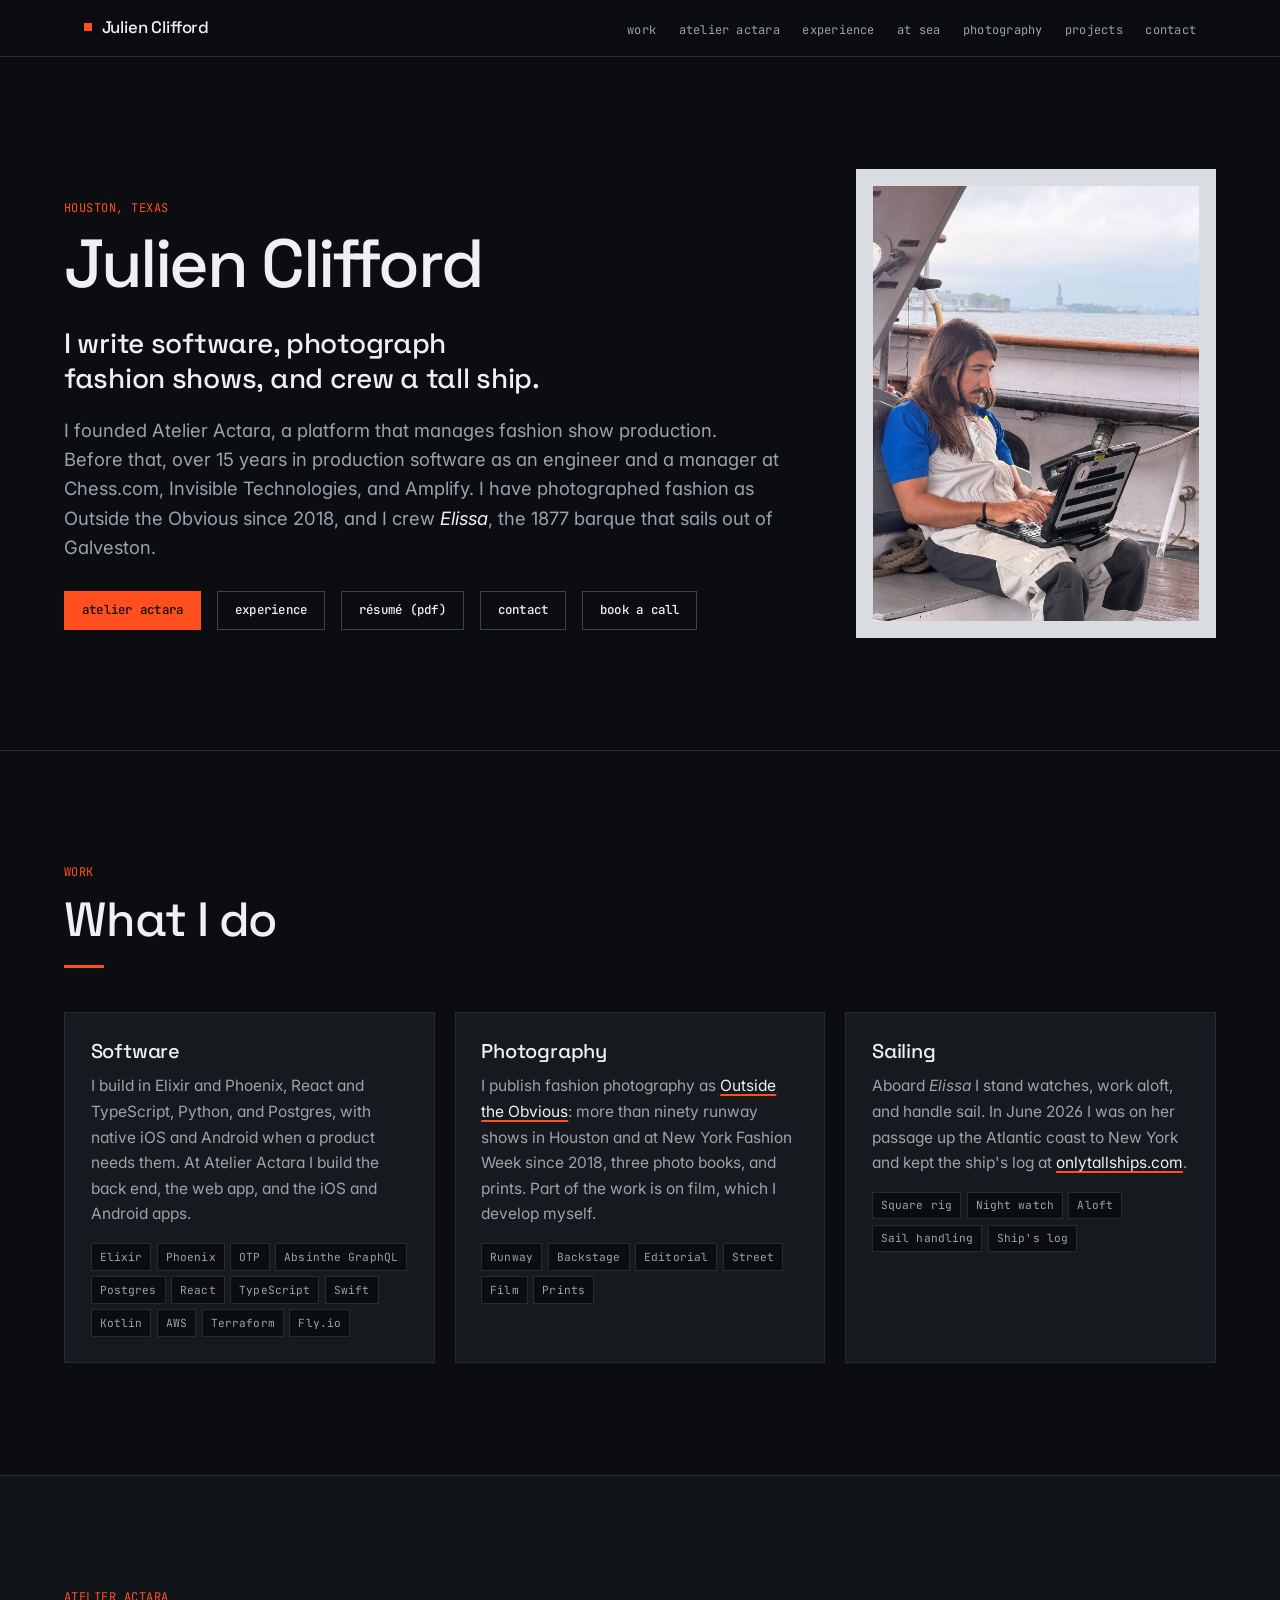
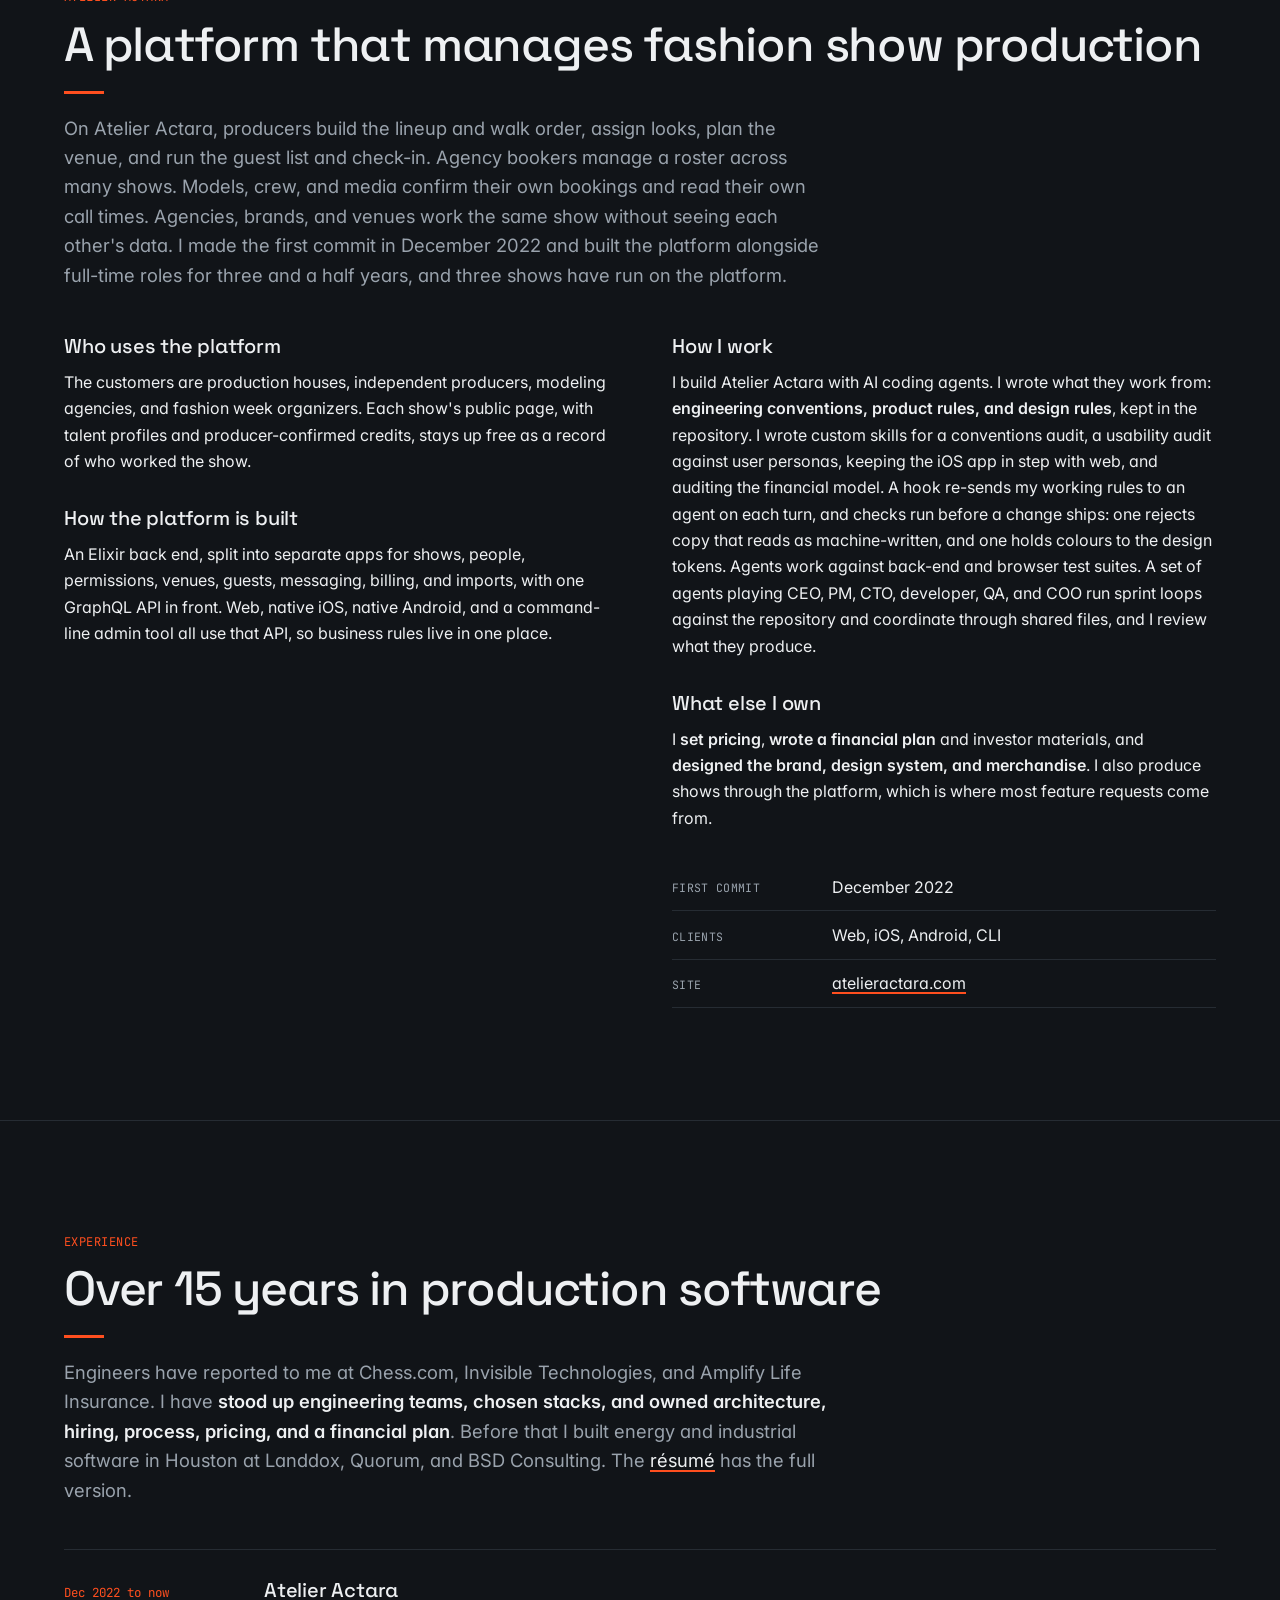
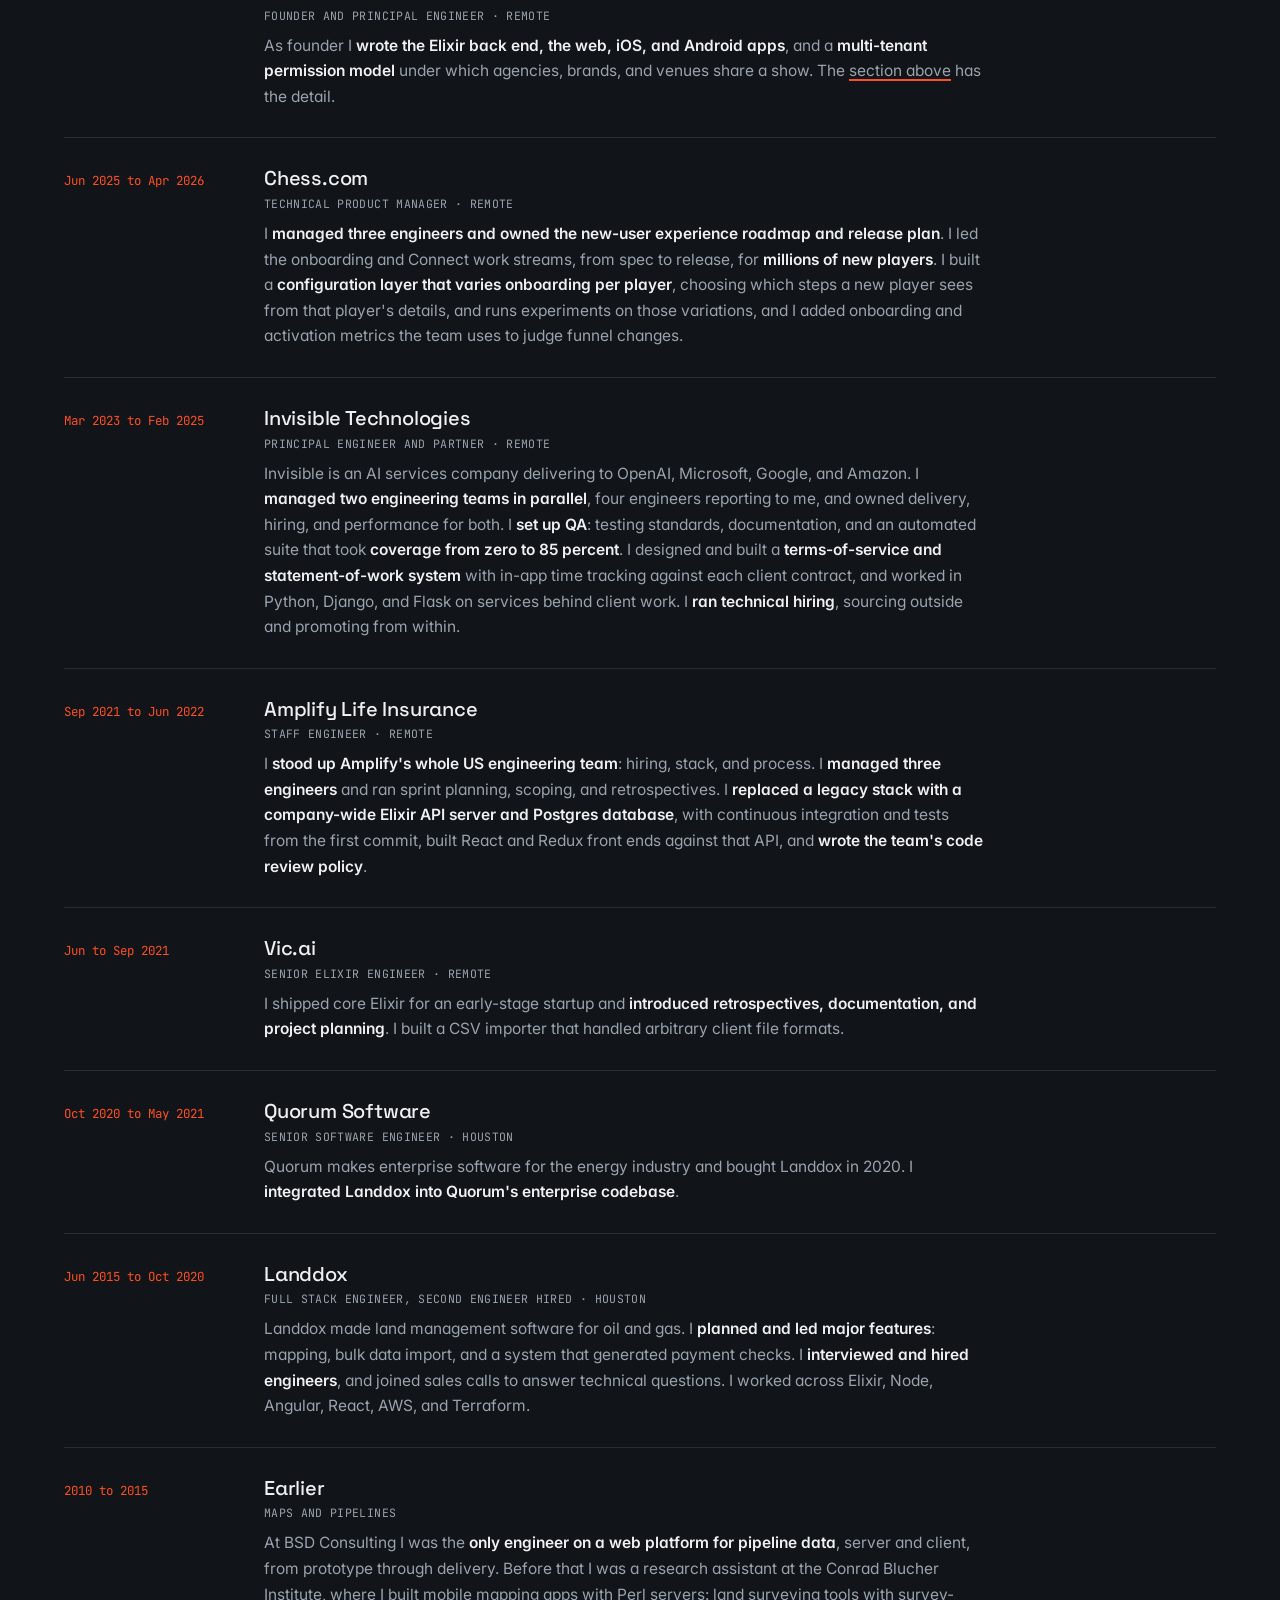
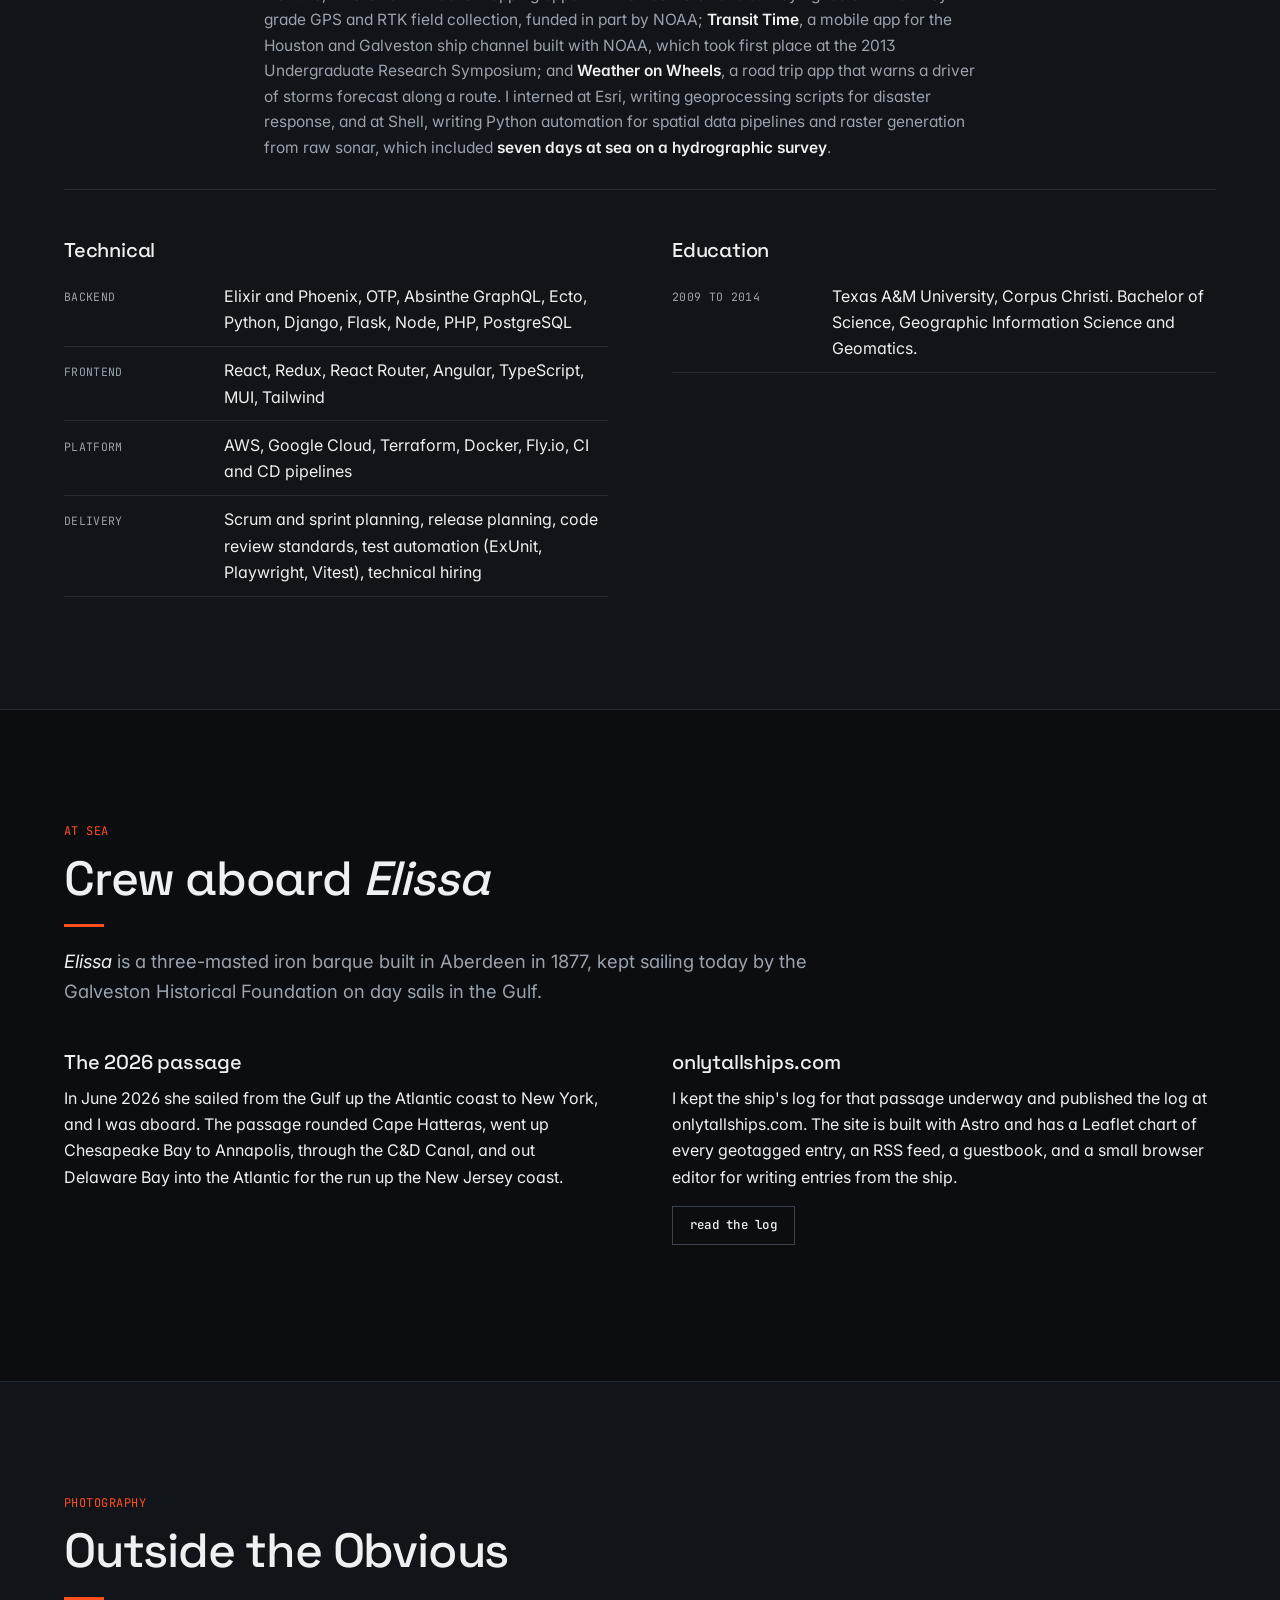
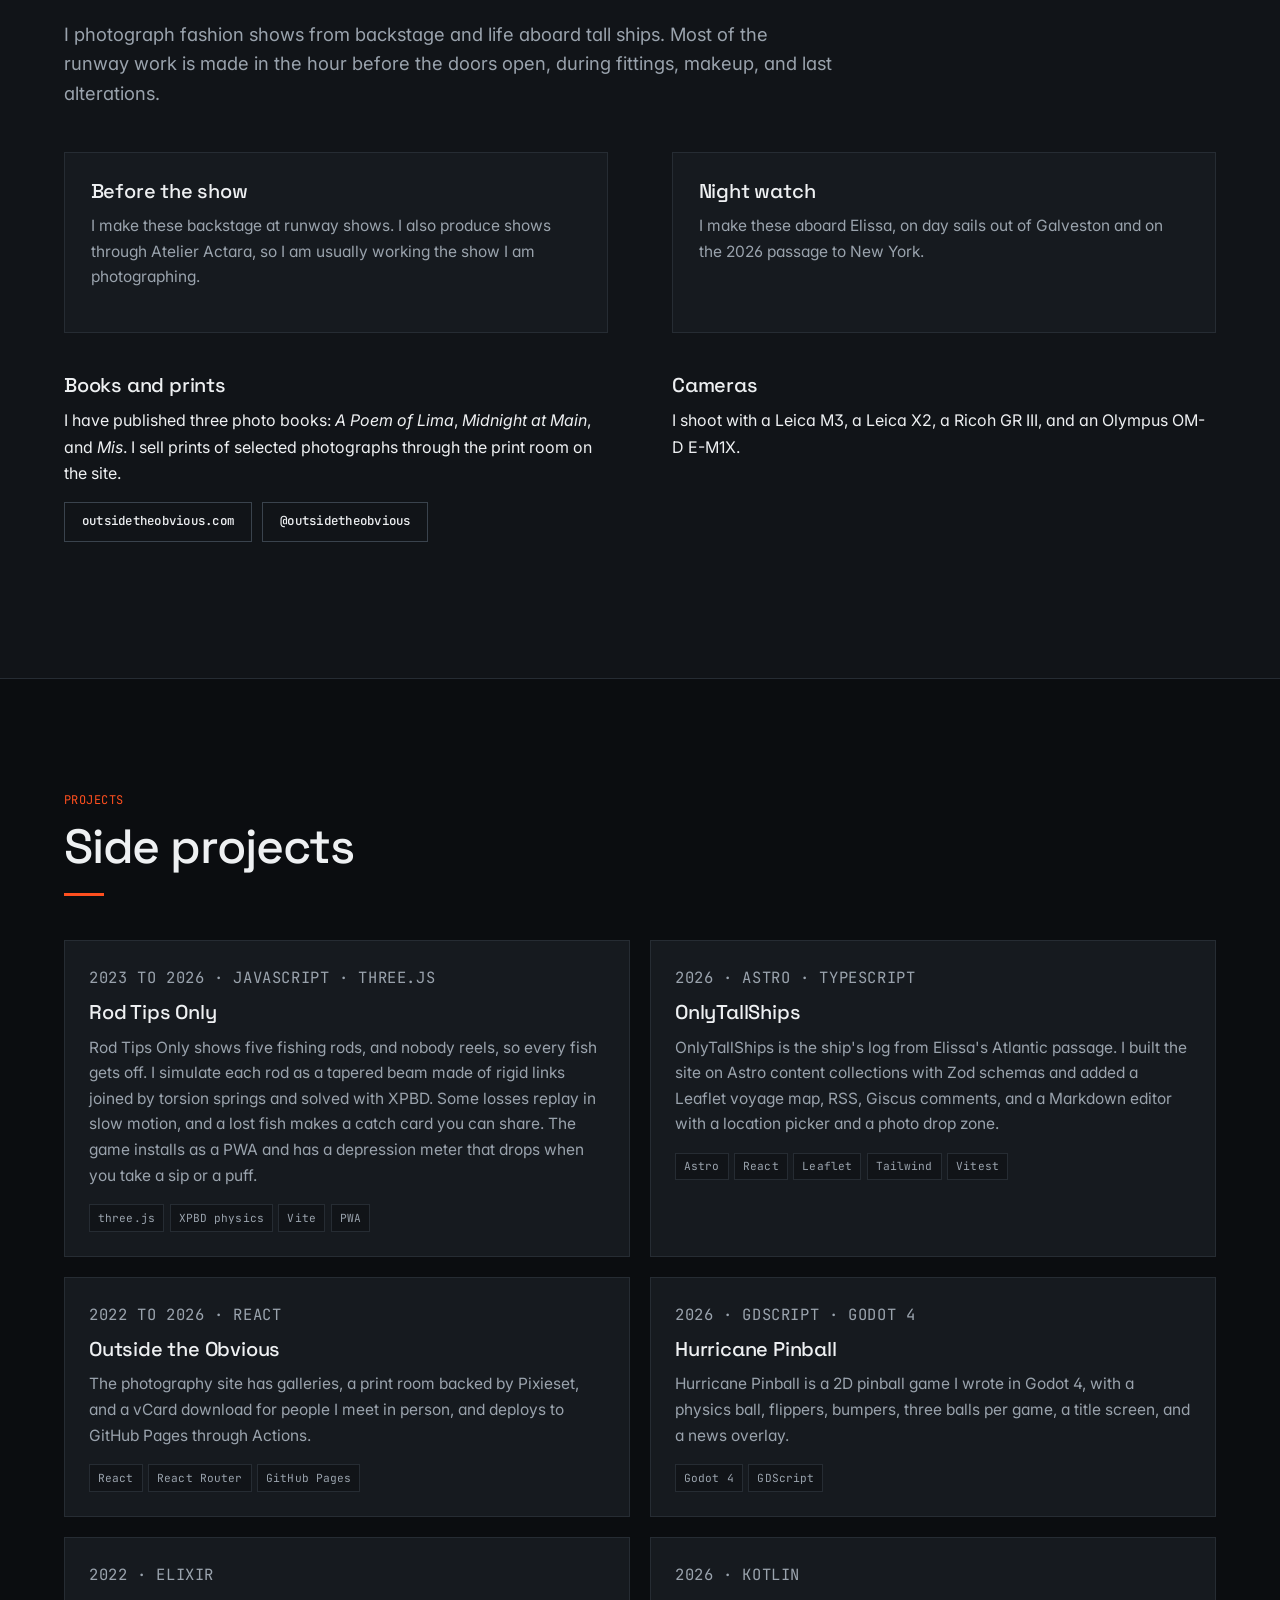
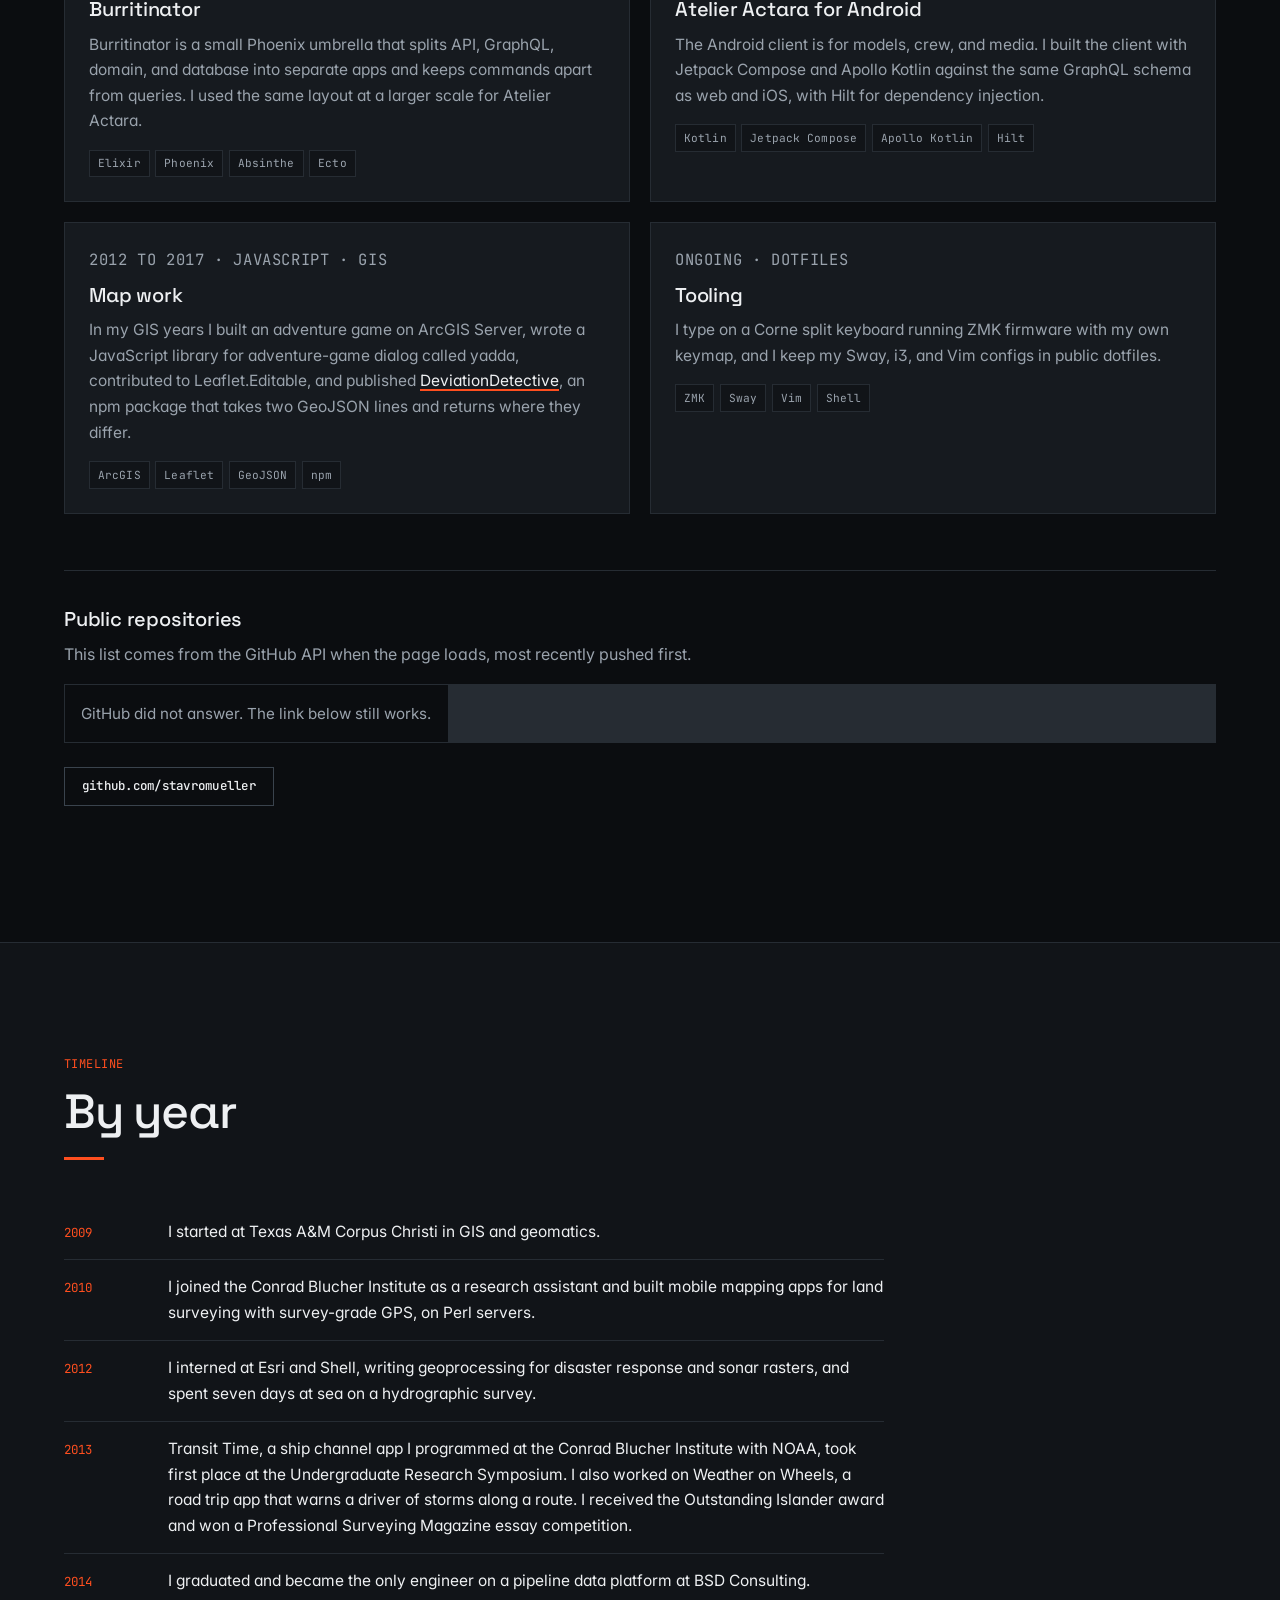
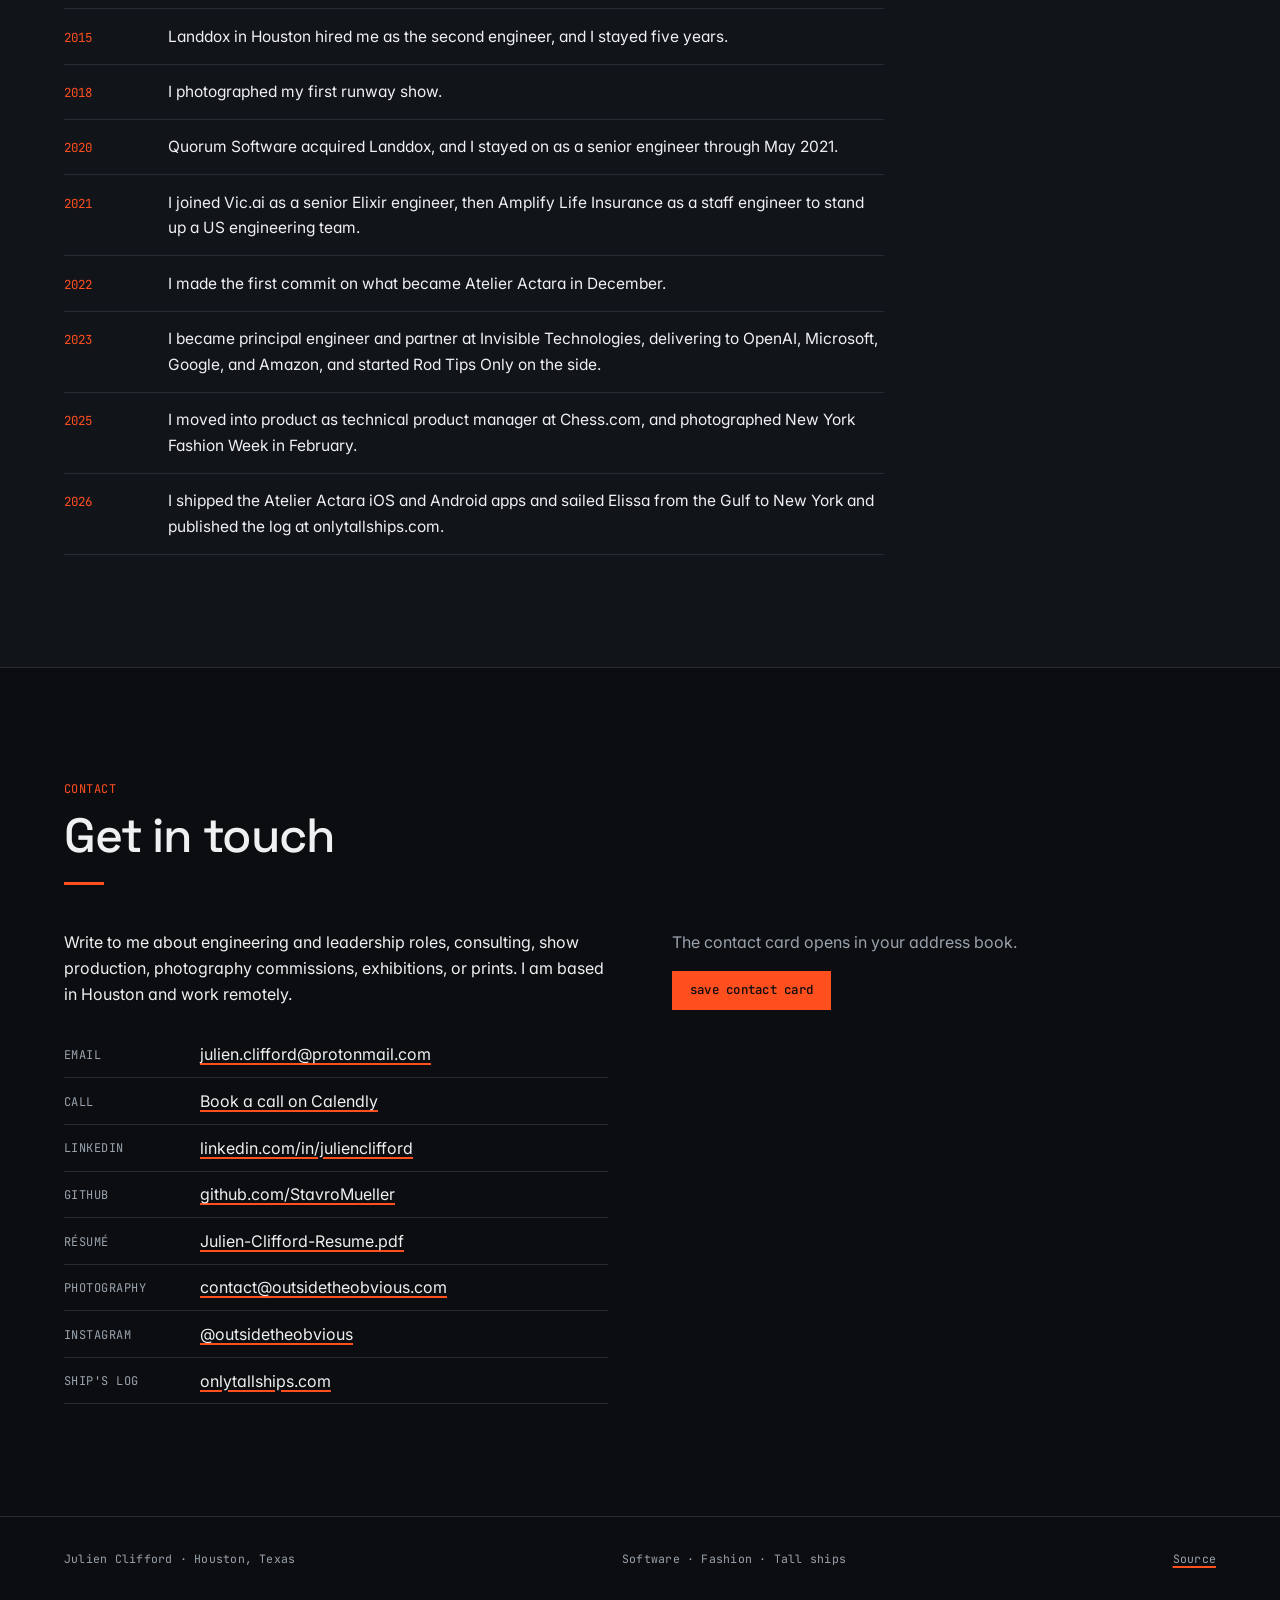
==== commit 1d8eb48a: "Remove word-count and file-count figures The site, the résumé, and llms.txt no longer cite how many " ====
--- a/docs/index.html
+++ b/docs/index.html
@@ -268,14 +268,14 @@
         <div>
           <h3 class="title">How I work</h3>
           <p>
-            I build Atelier Actara with AI coding agents. I wrote what they work from: <strong>18,000
-            words of engineering conventions, product rules, and design rules</strong>, kept in
+            I build Atelier Actara with AI coding agents. I wrote what they work from: <strong>engineering
+            conventions, product rules, and design rules</strong>, kept in
             the repository. I wrote custom skills for a conventions audit, a usability audit
             against user personas, keeping the iOS app in step with web, and auditing the
             financial model. A hook re-sends my working rules to an agent on each turn, and
             checks run before a change ships: one rejects copy that reads as machine-written,
-            and one holds colours to the design tokens. Agents work against 815 back-end test
-            files and 123 browser test files. A
+            and one holds colours to the design tokens. Agents work against back-end and browser
+            test suites. A
             set of agents playing CEO, PM, CTO, developer, QA, and COO run sprint loops against the
             repository and coordinate through shared files, and I review what they produce.
           </p>
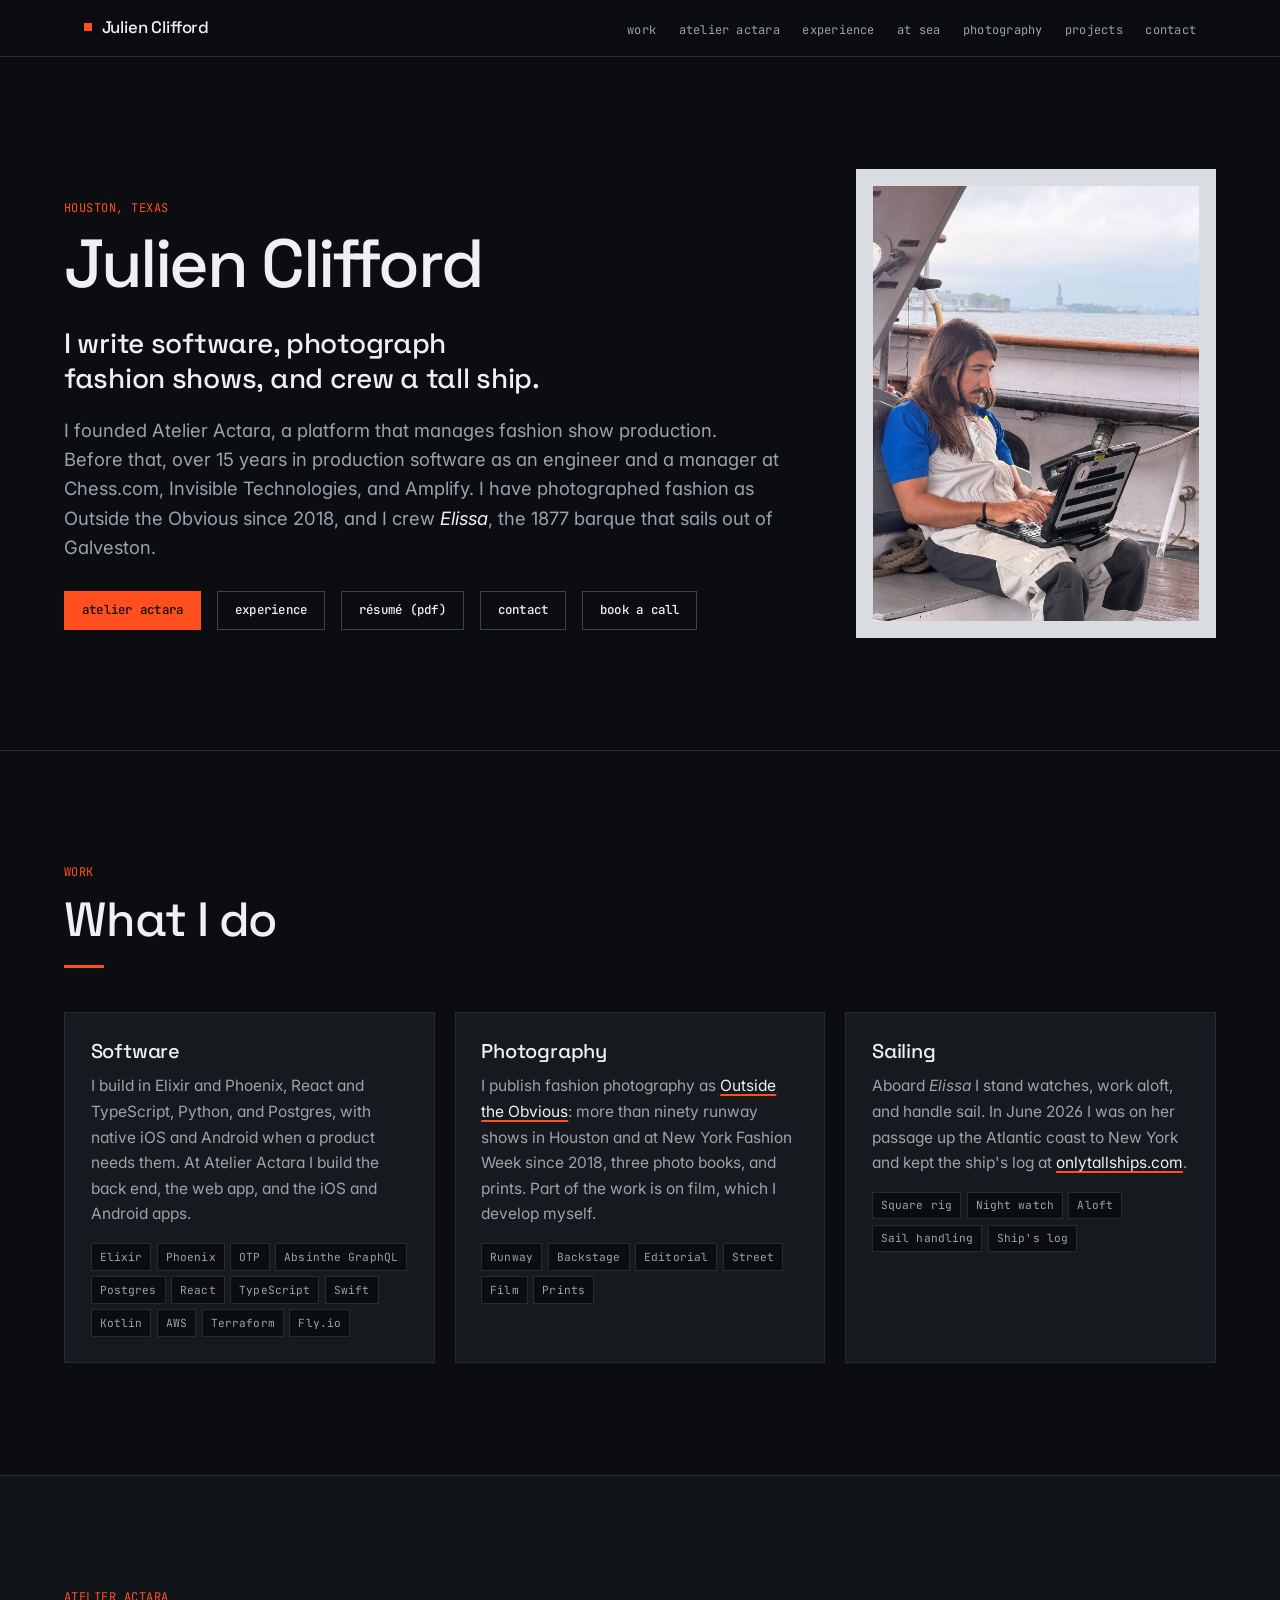
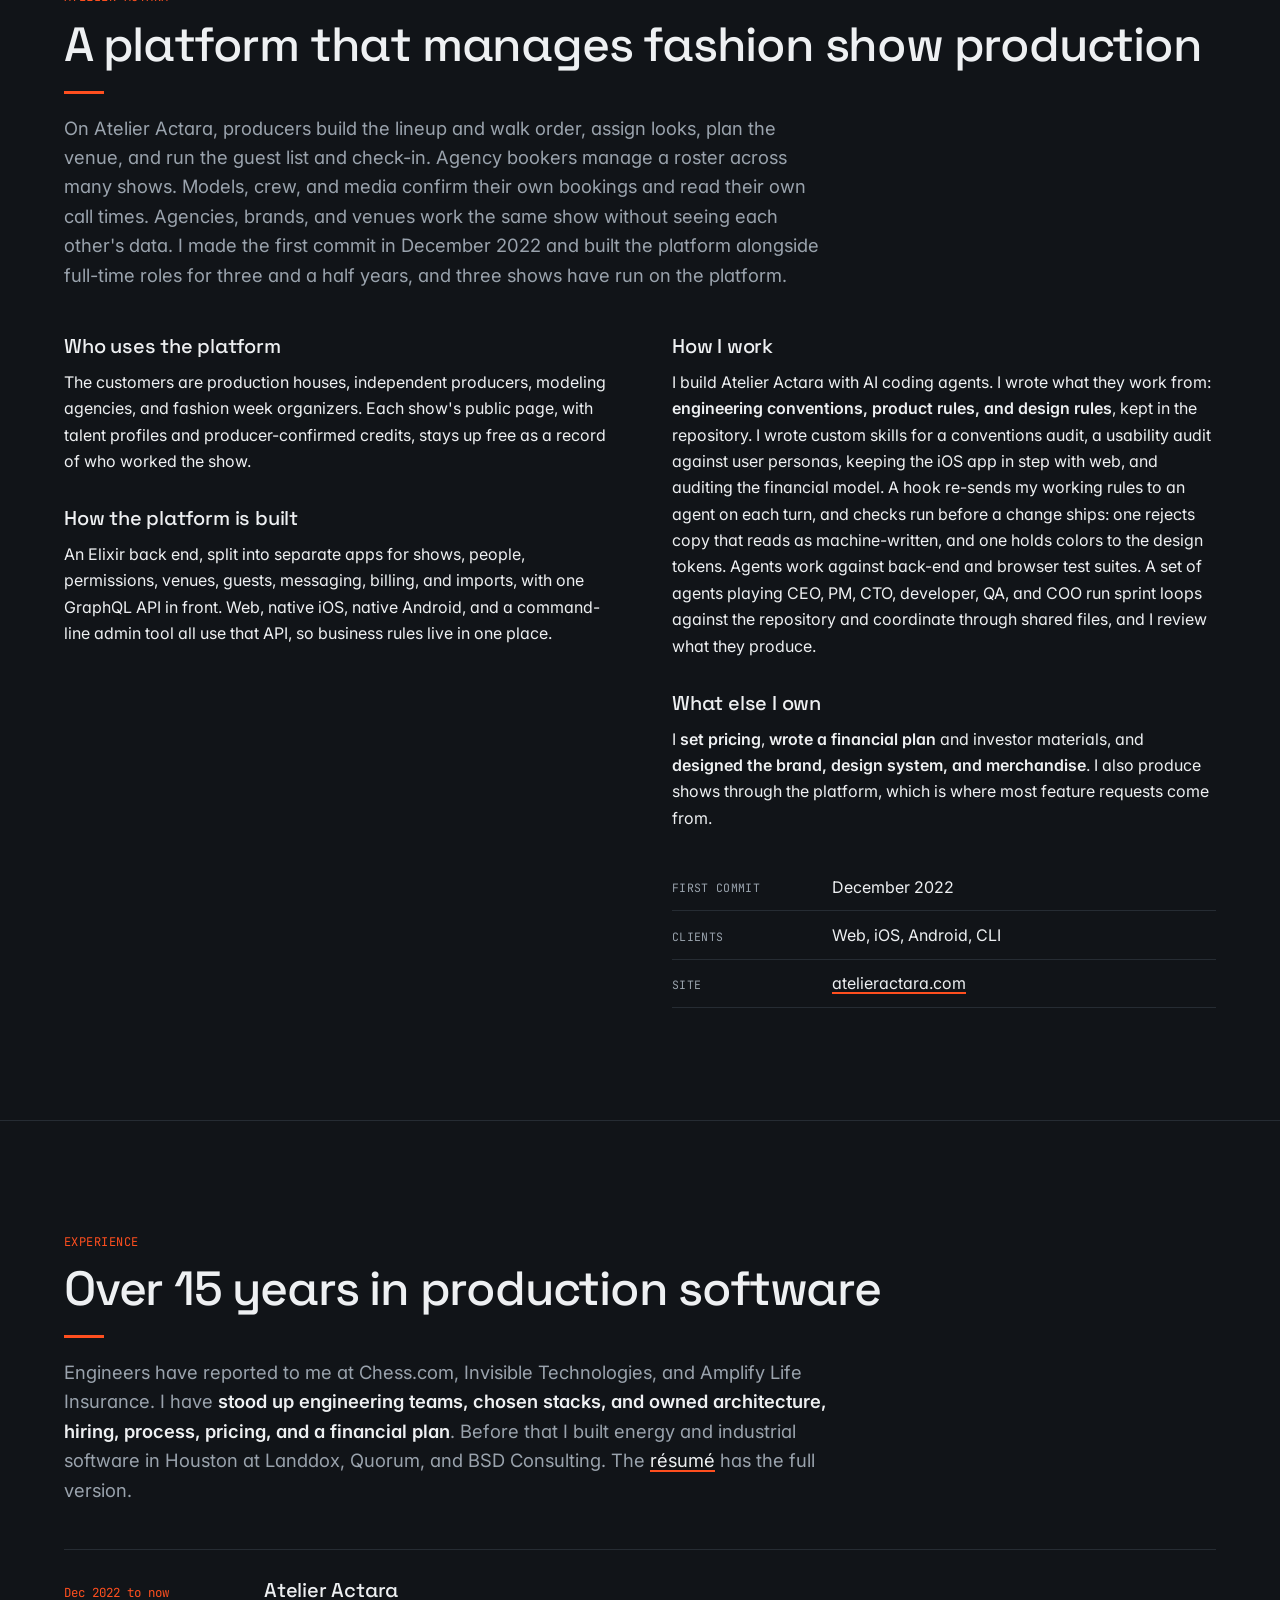
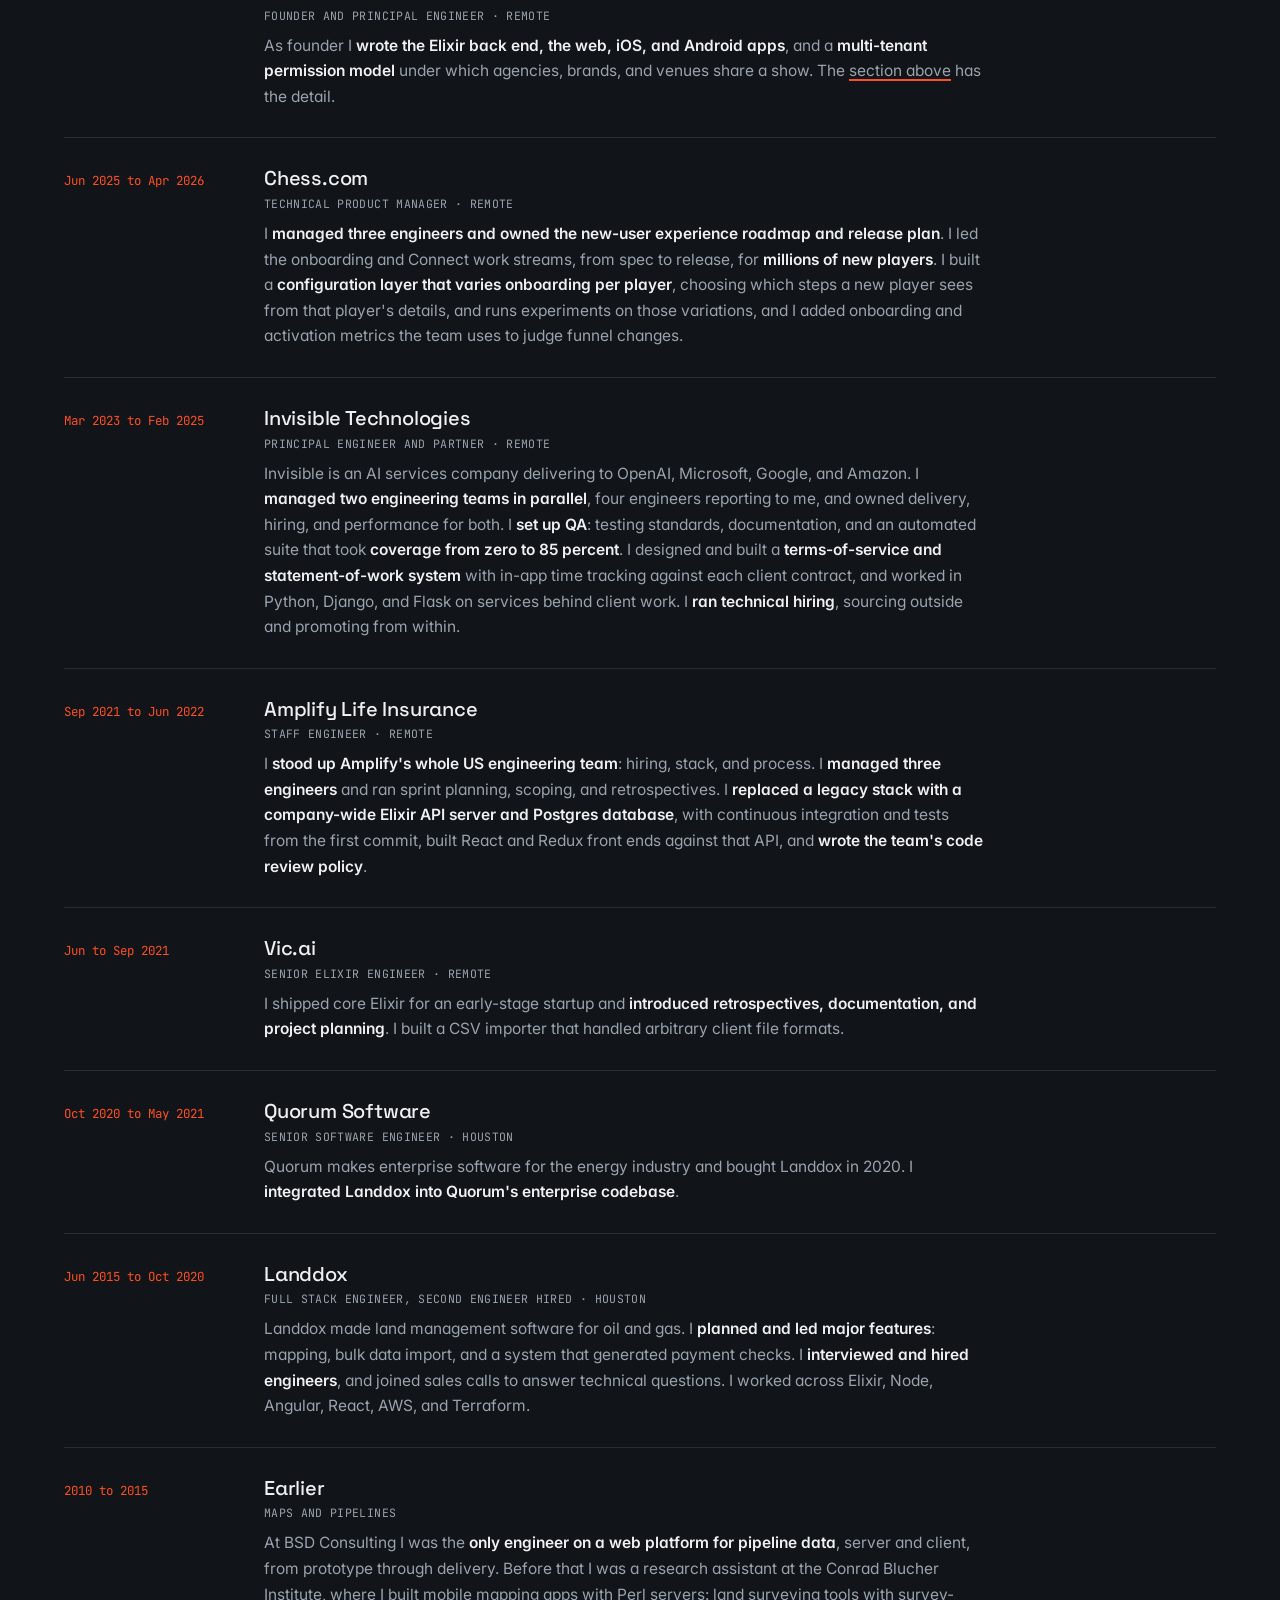
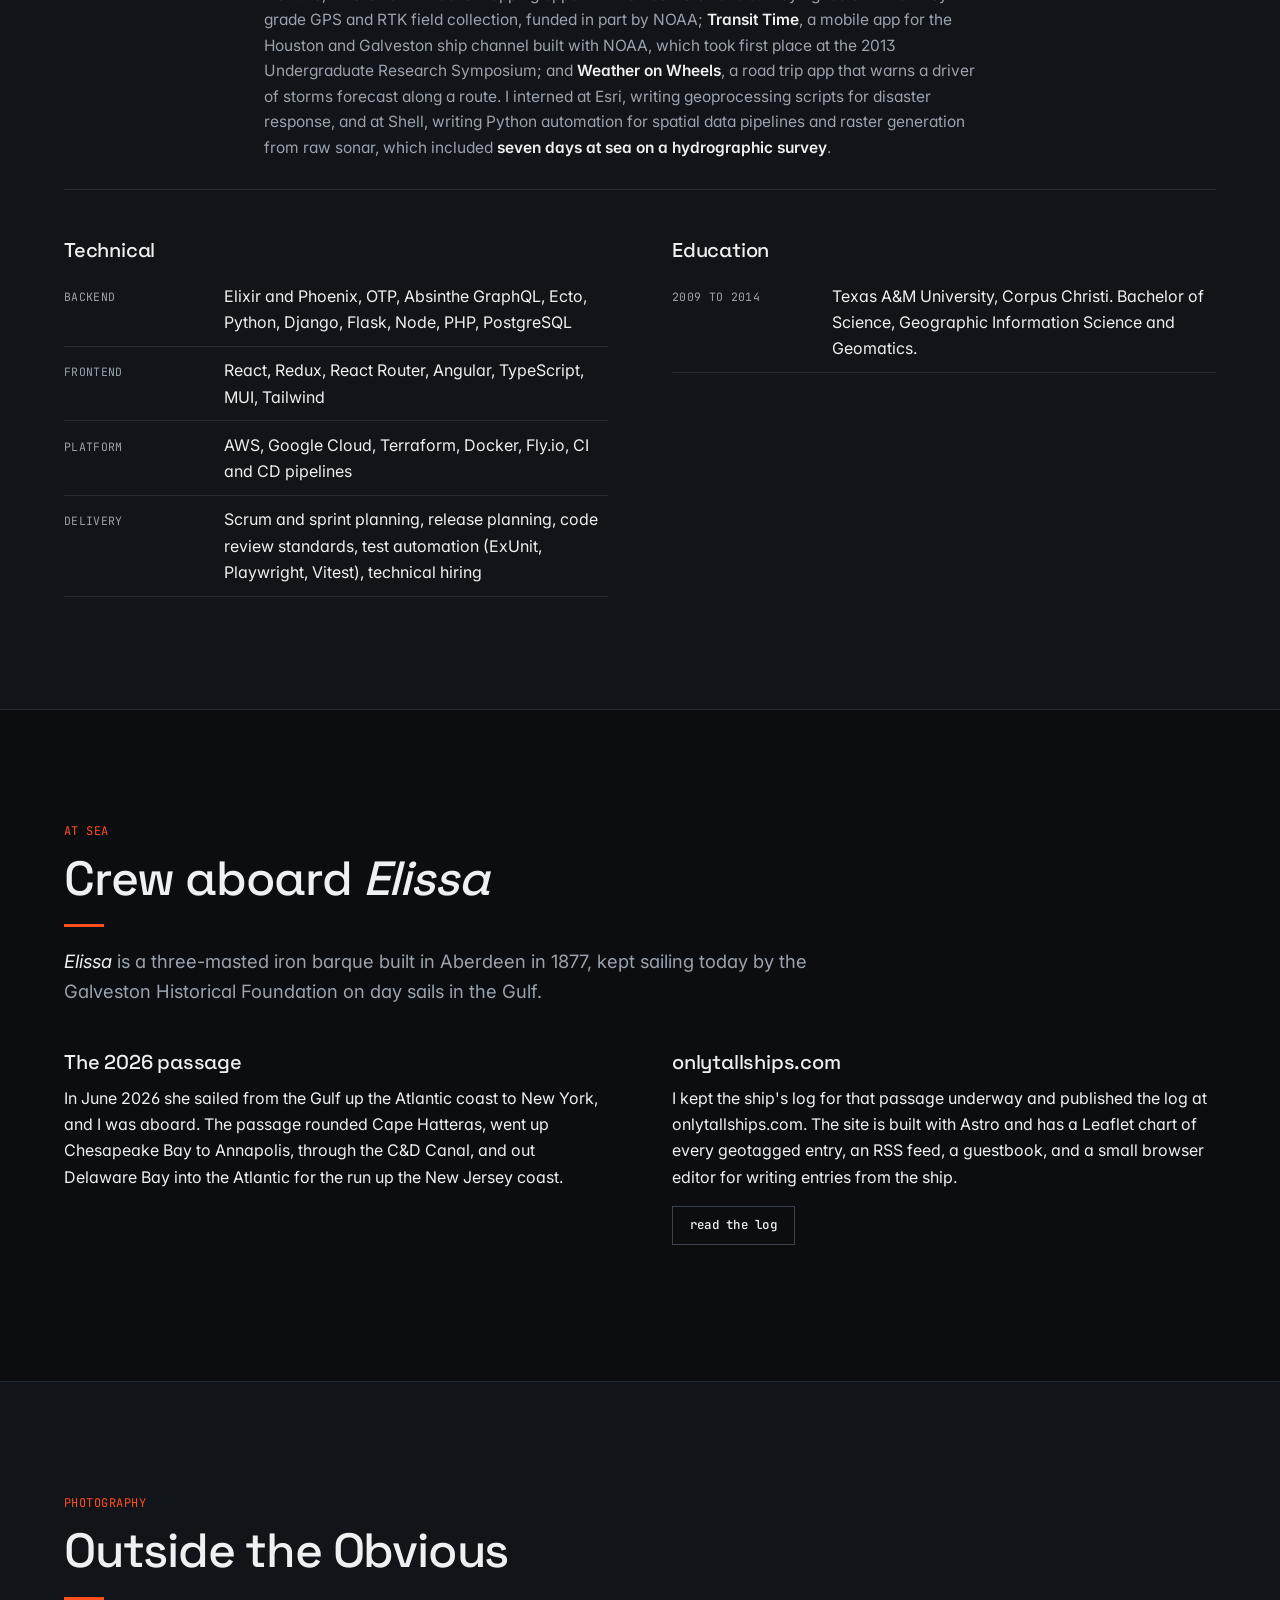
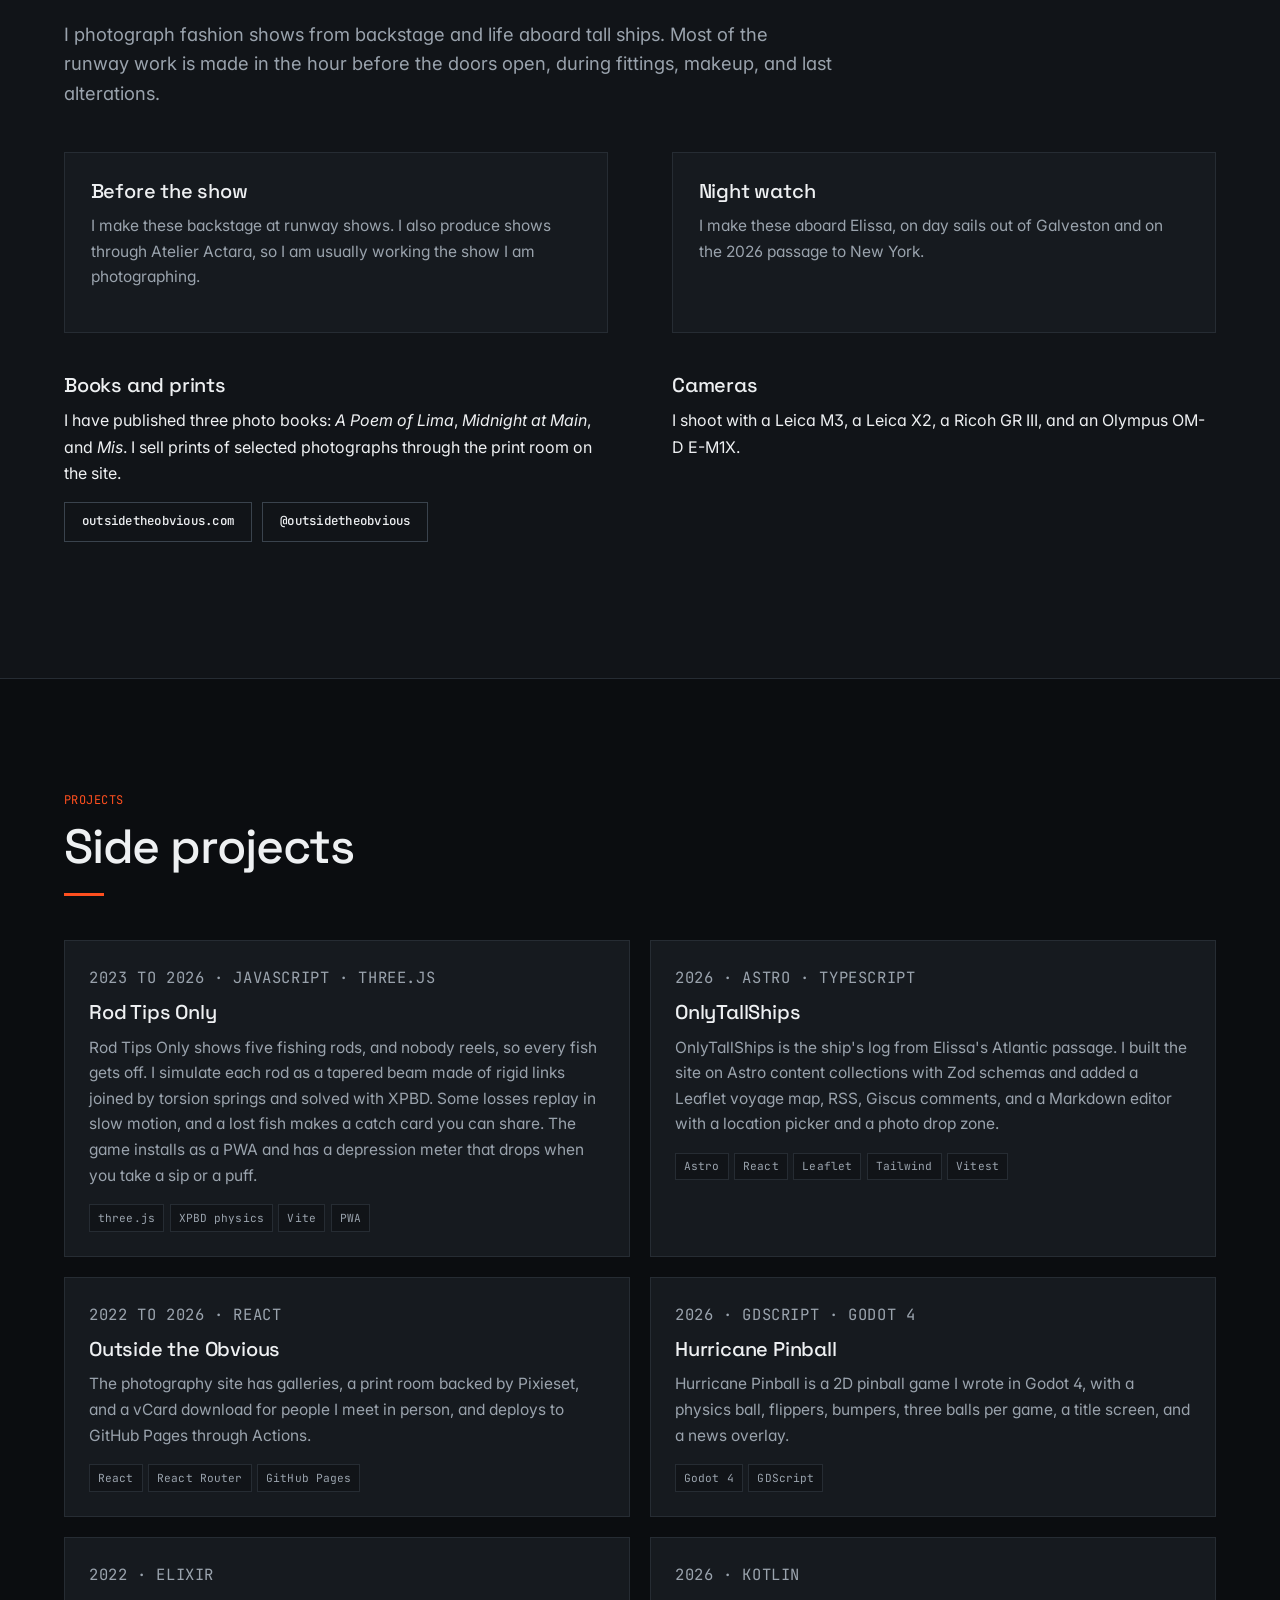
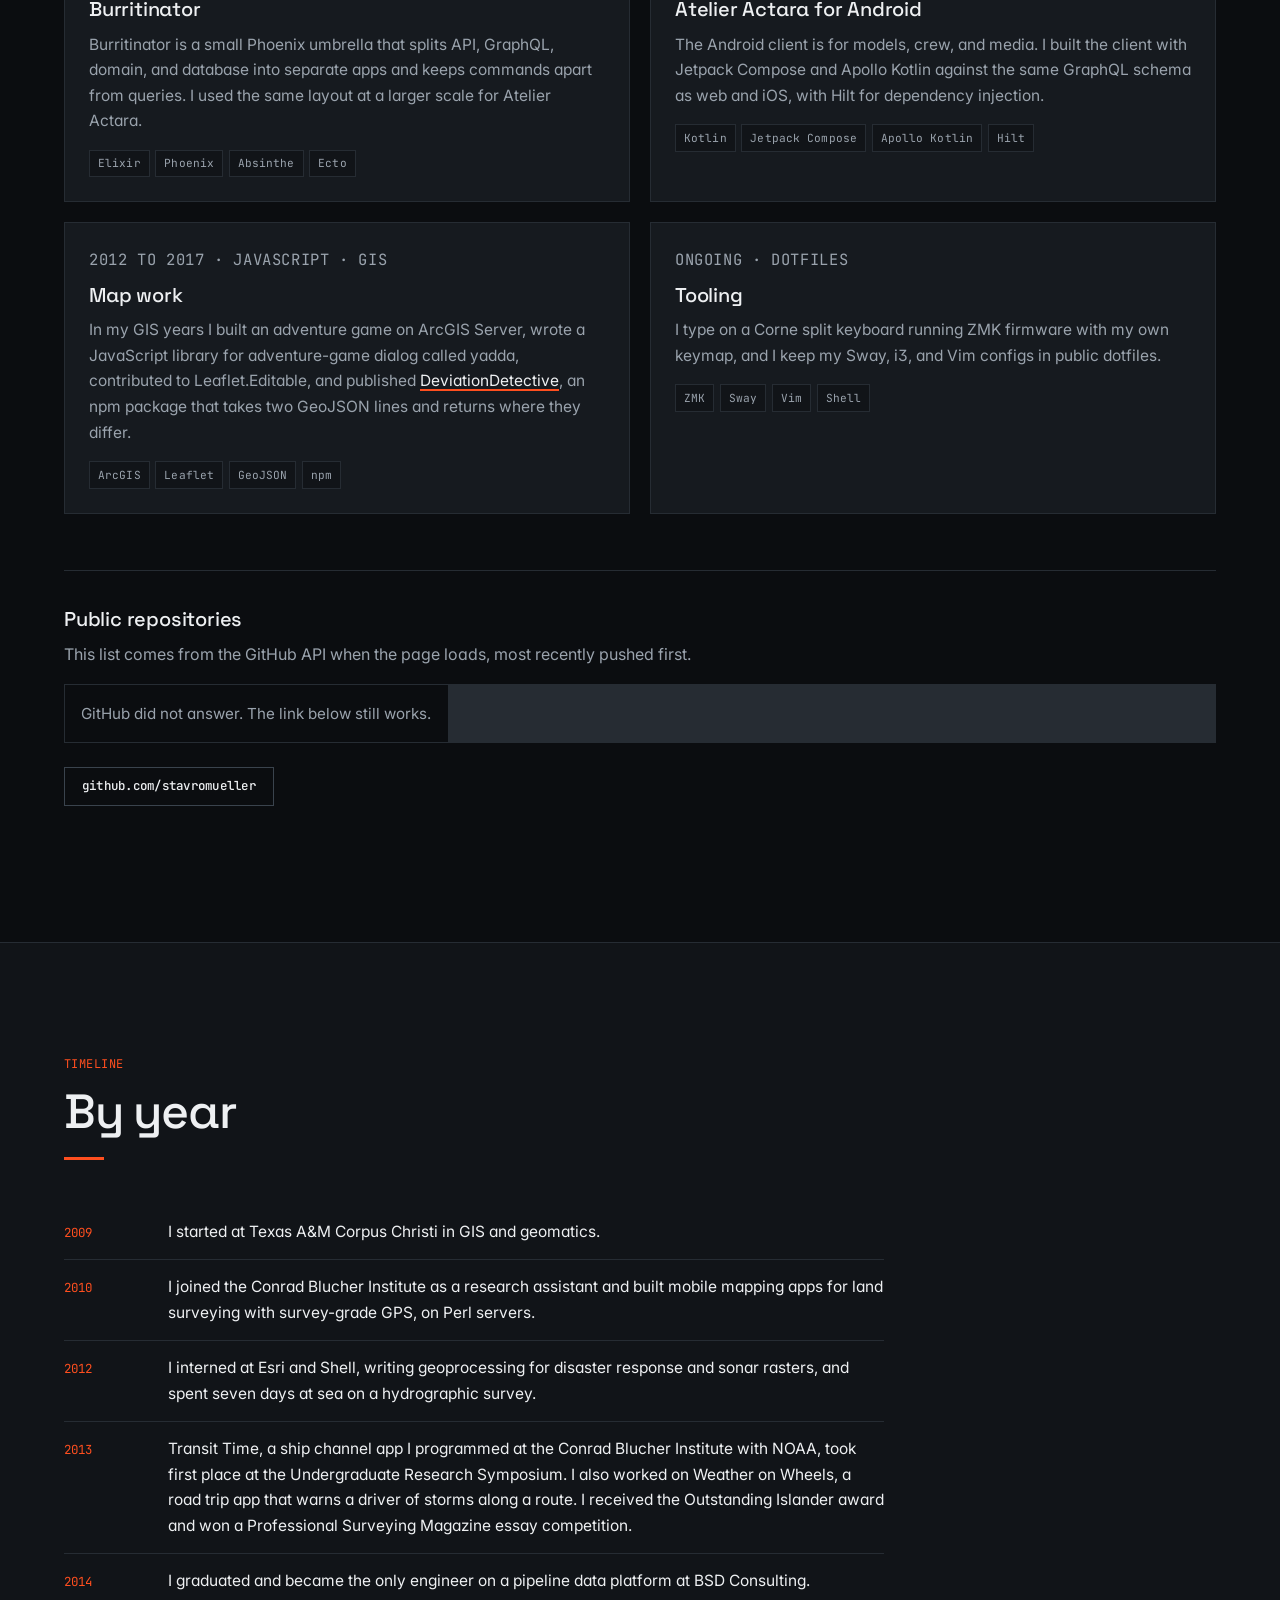
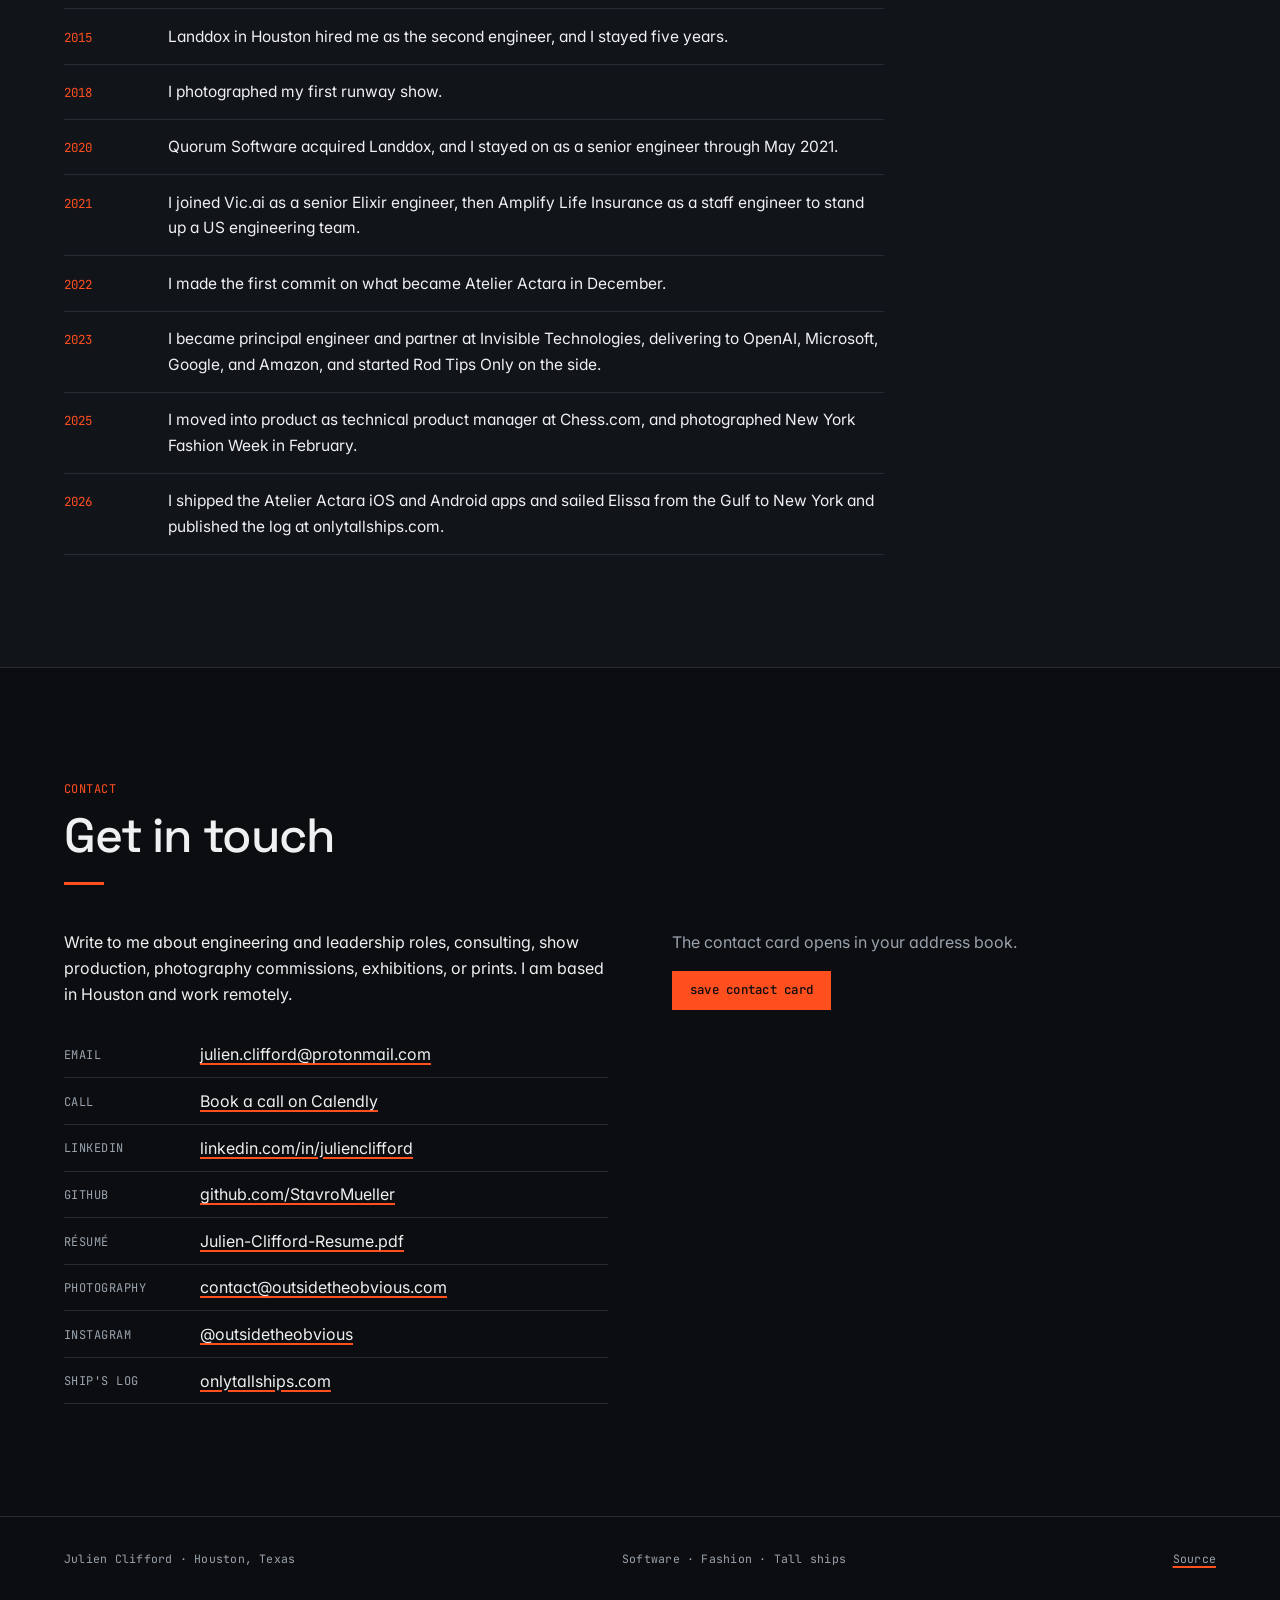
==== commit 1141dc23: "Switch to American spelling and record the rule "colour", "greys", "licence" and "cancelled" become " ====
--- a/docs/index.html
+++ b/docs/index.html
@@ -274,7 +274,7 @@
             against user personas, keeping the iOS app in step with web, and auditing the
             financial model. A hook re-sends my working rules to an agent on each turn, and
             checks run before a change ships: one rejects copy that reads as machine-written,
-            and one holds colours to the design tokens. Agents work against back-end and browser
+            and one holds colors to the design tokens. Agents work against back-end and browser
             test suites. A
             set of agents playing CEO, PM, CTO, developer, QA, and COO run sprint loops against the
             repository and coordinate through shared files, and I review what they produce.
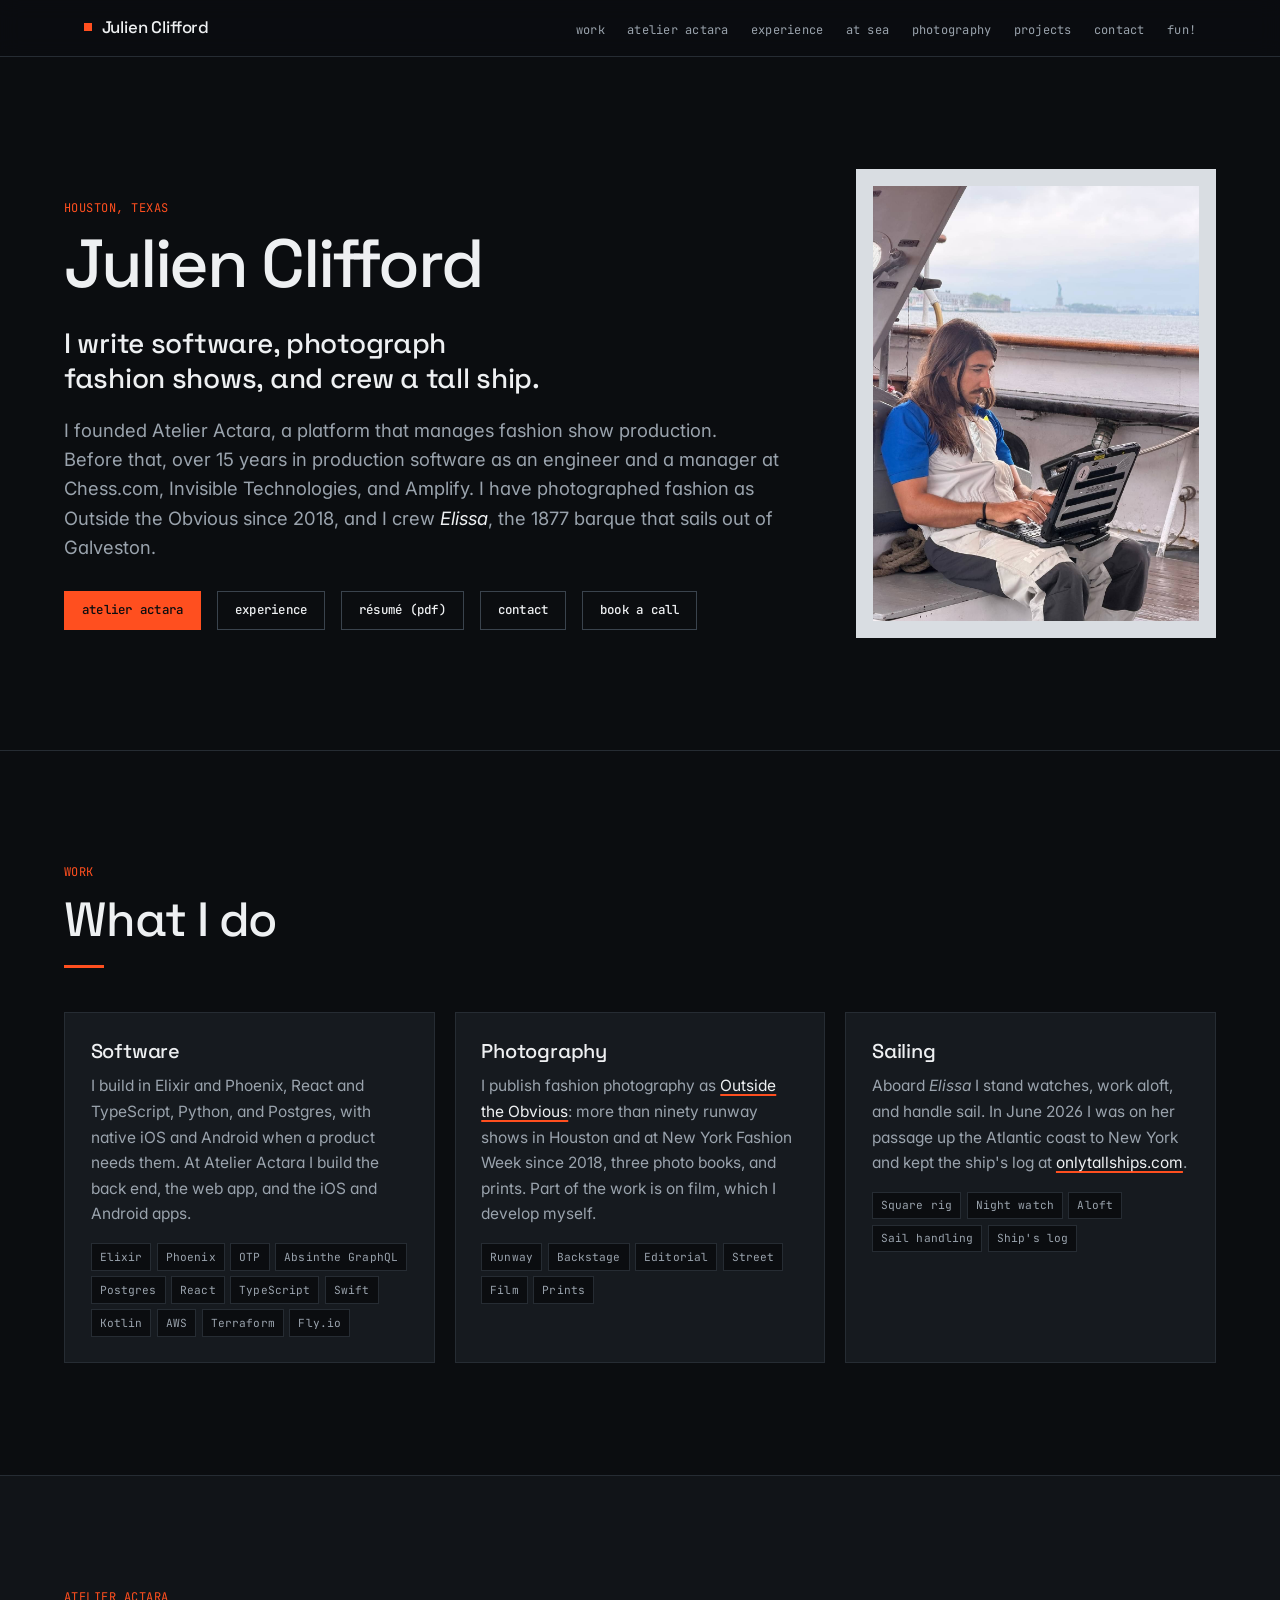
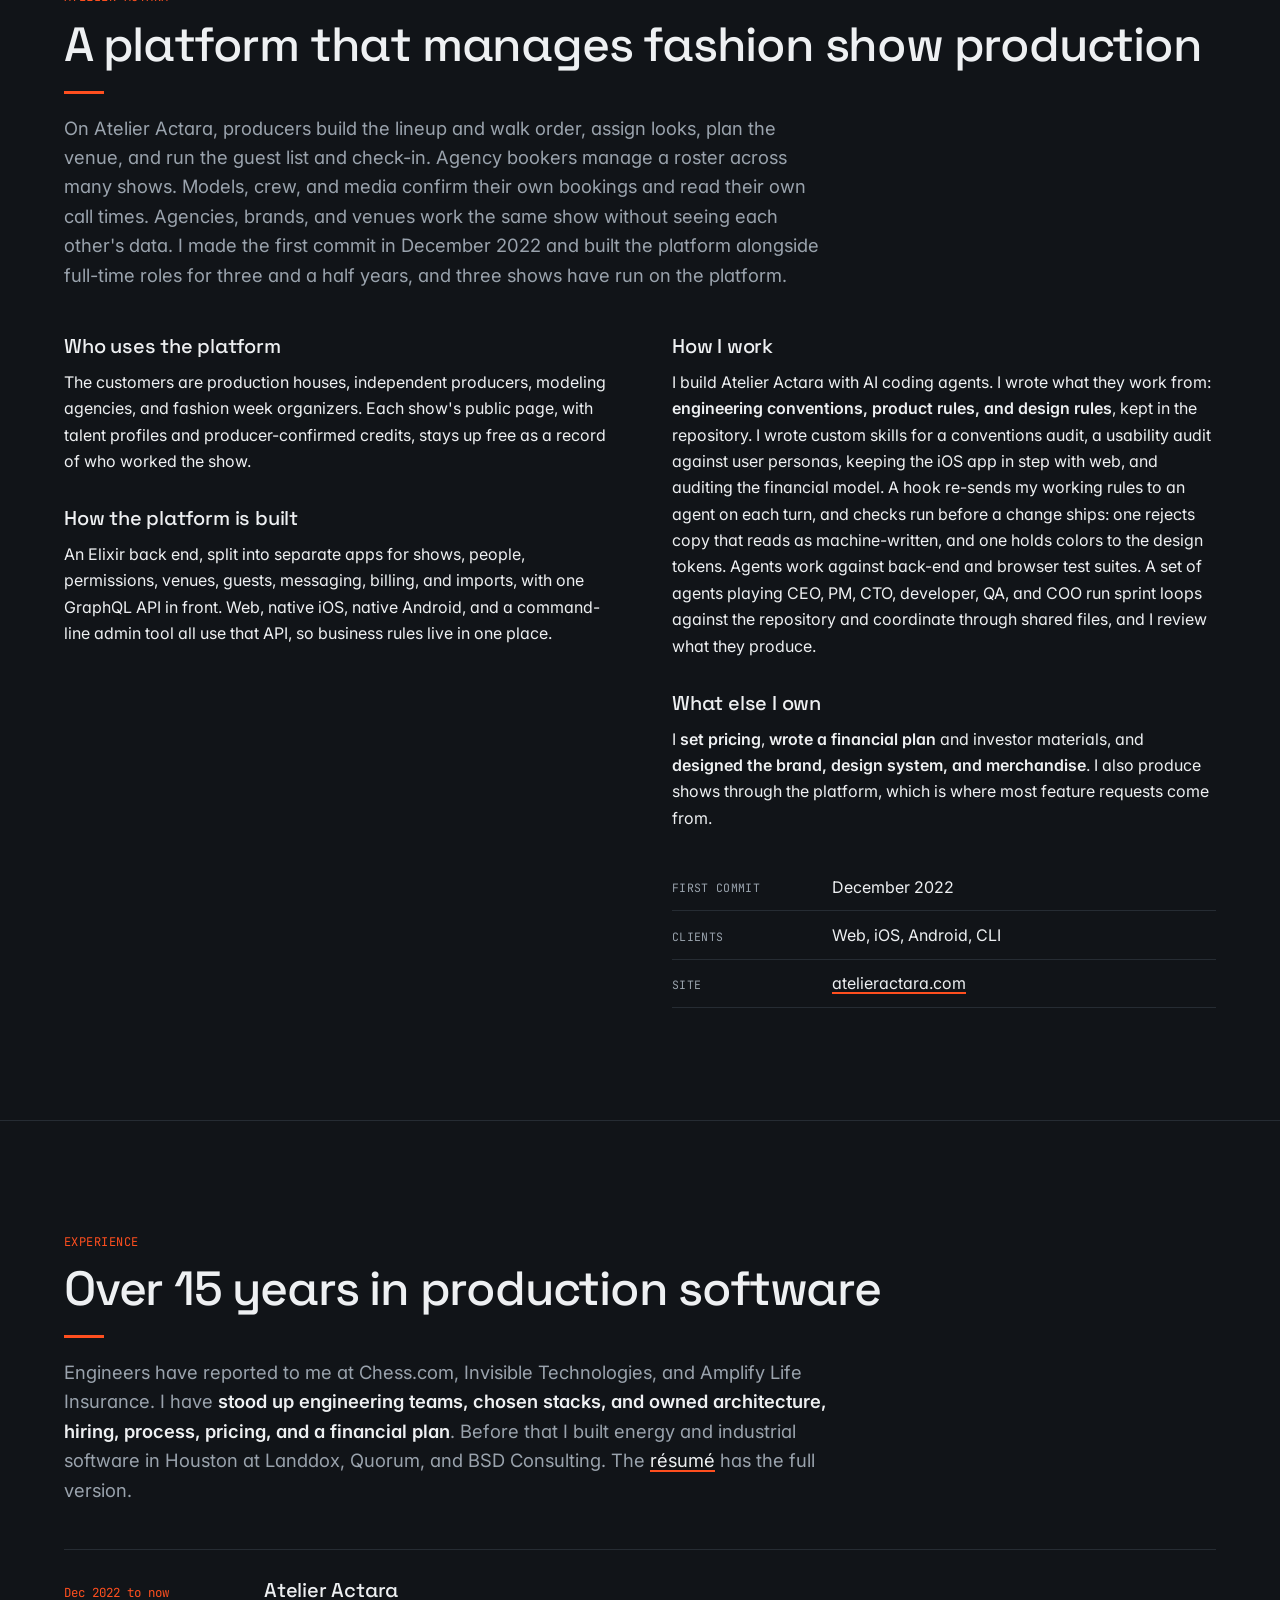
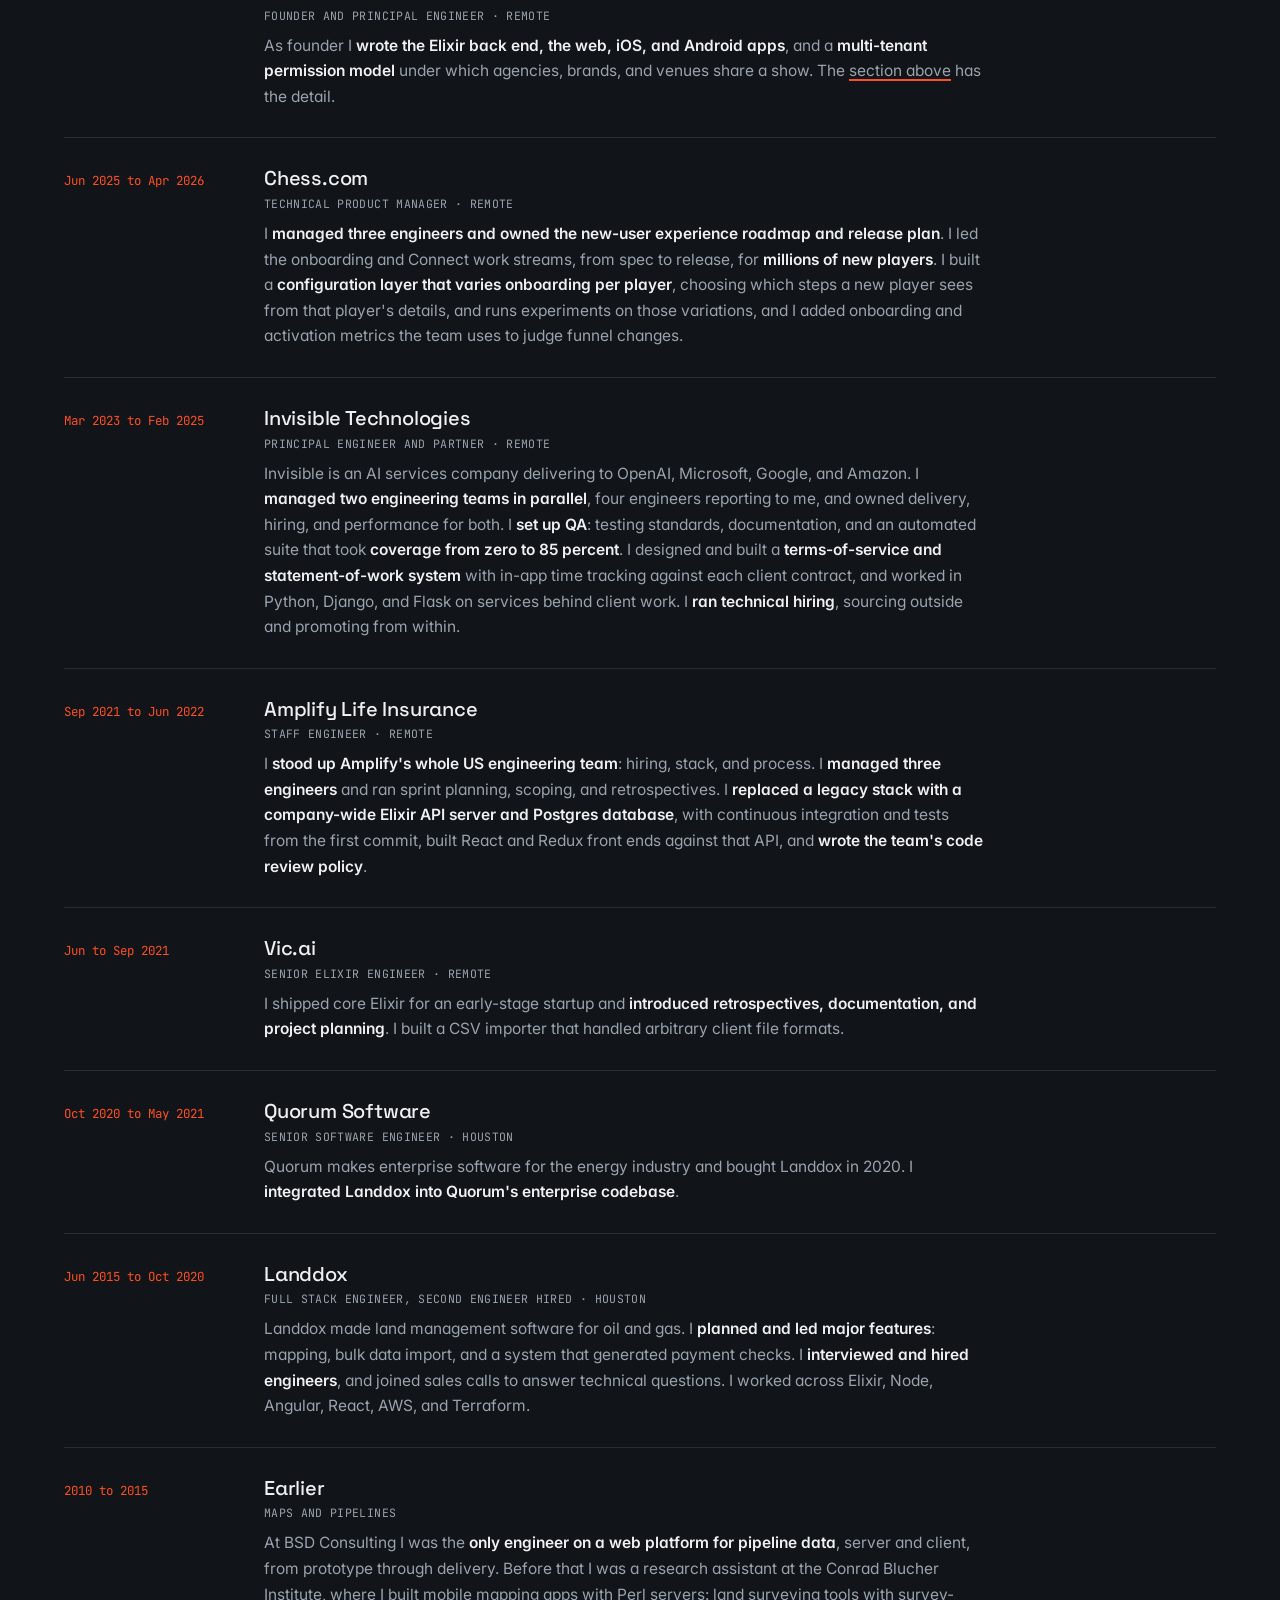
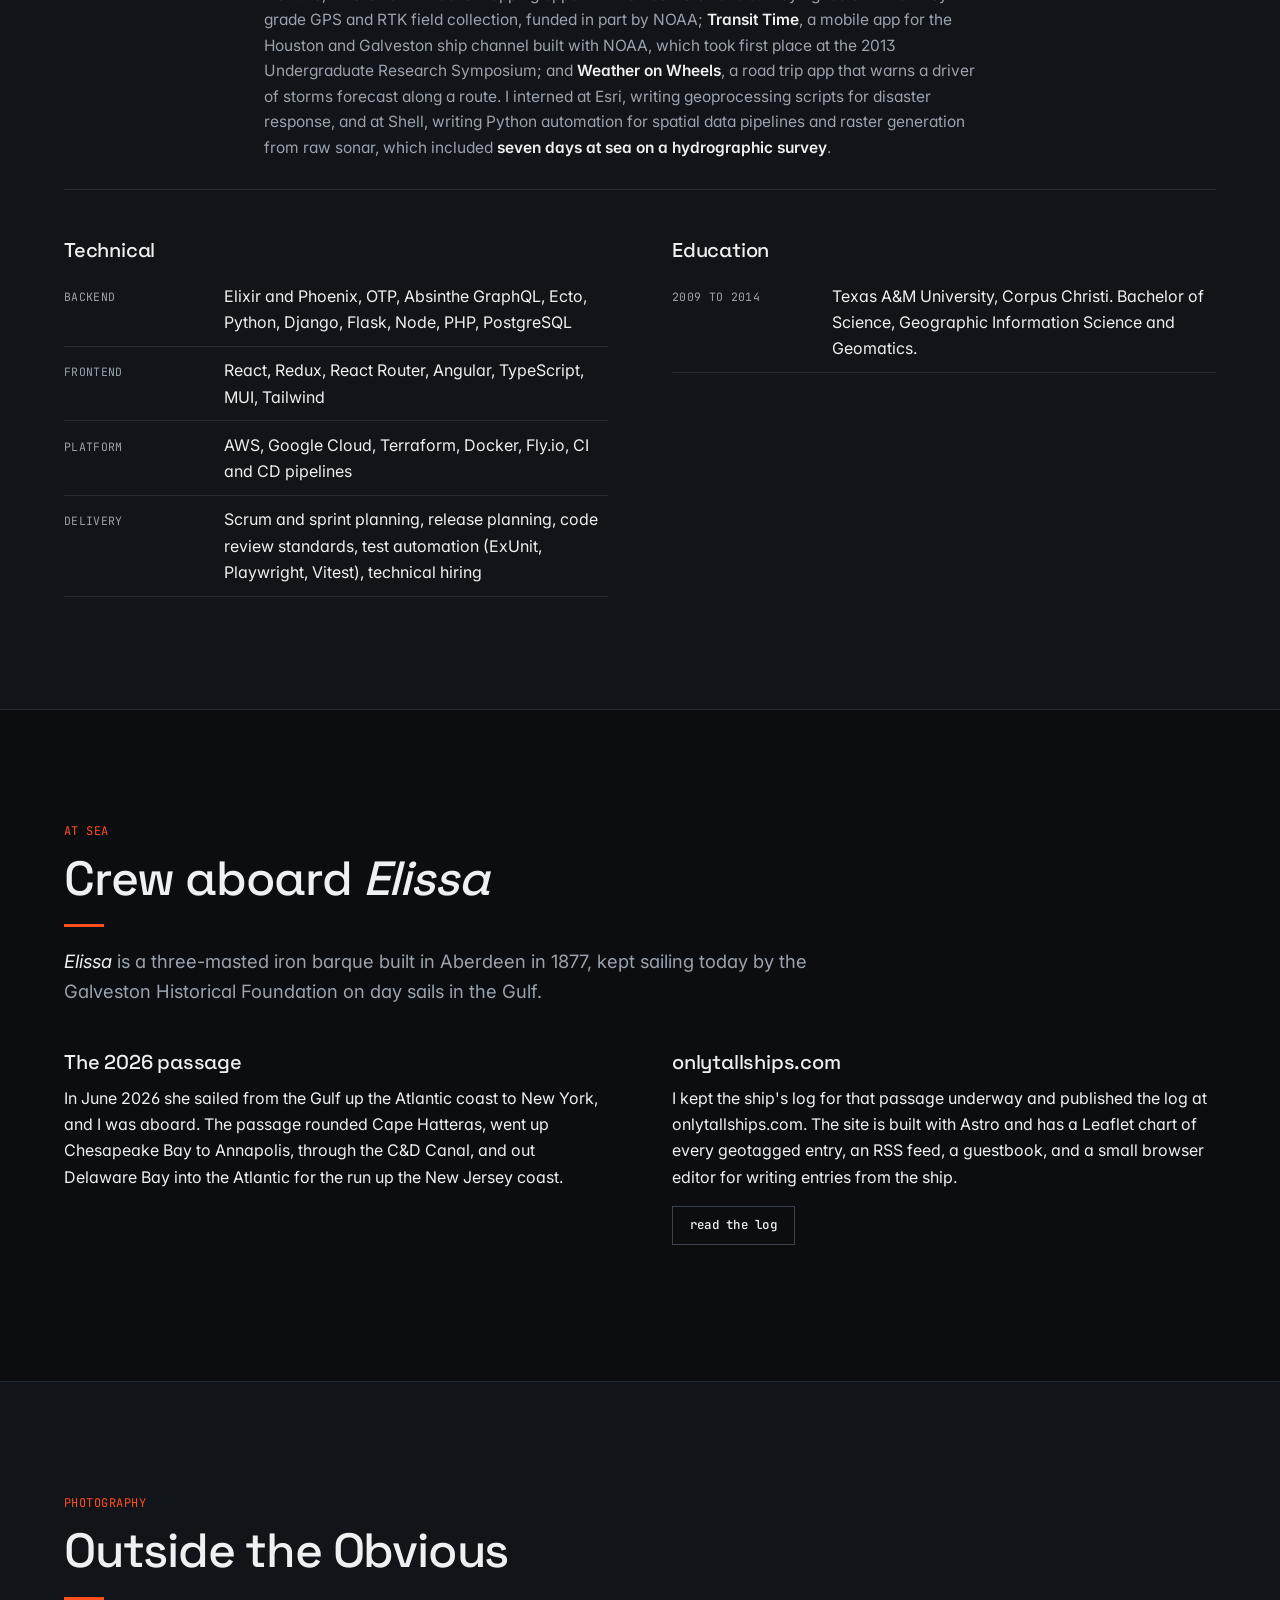
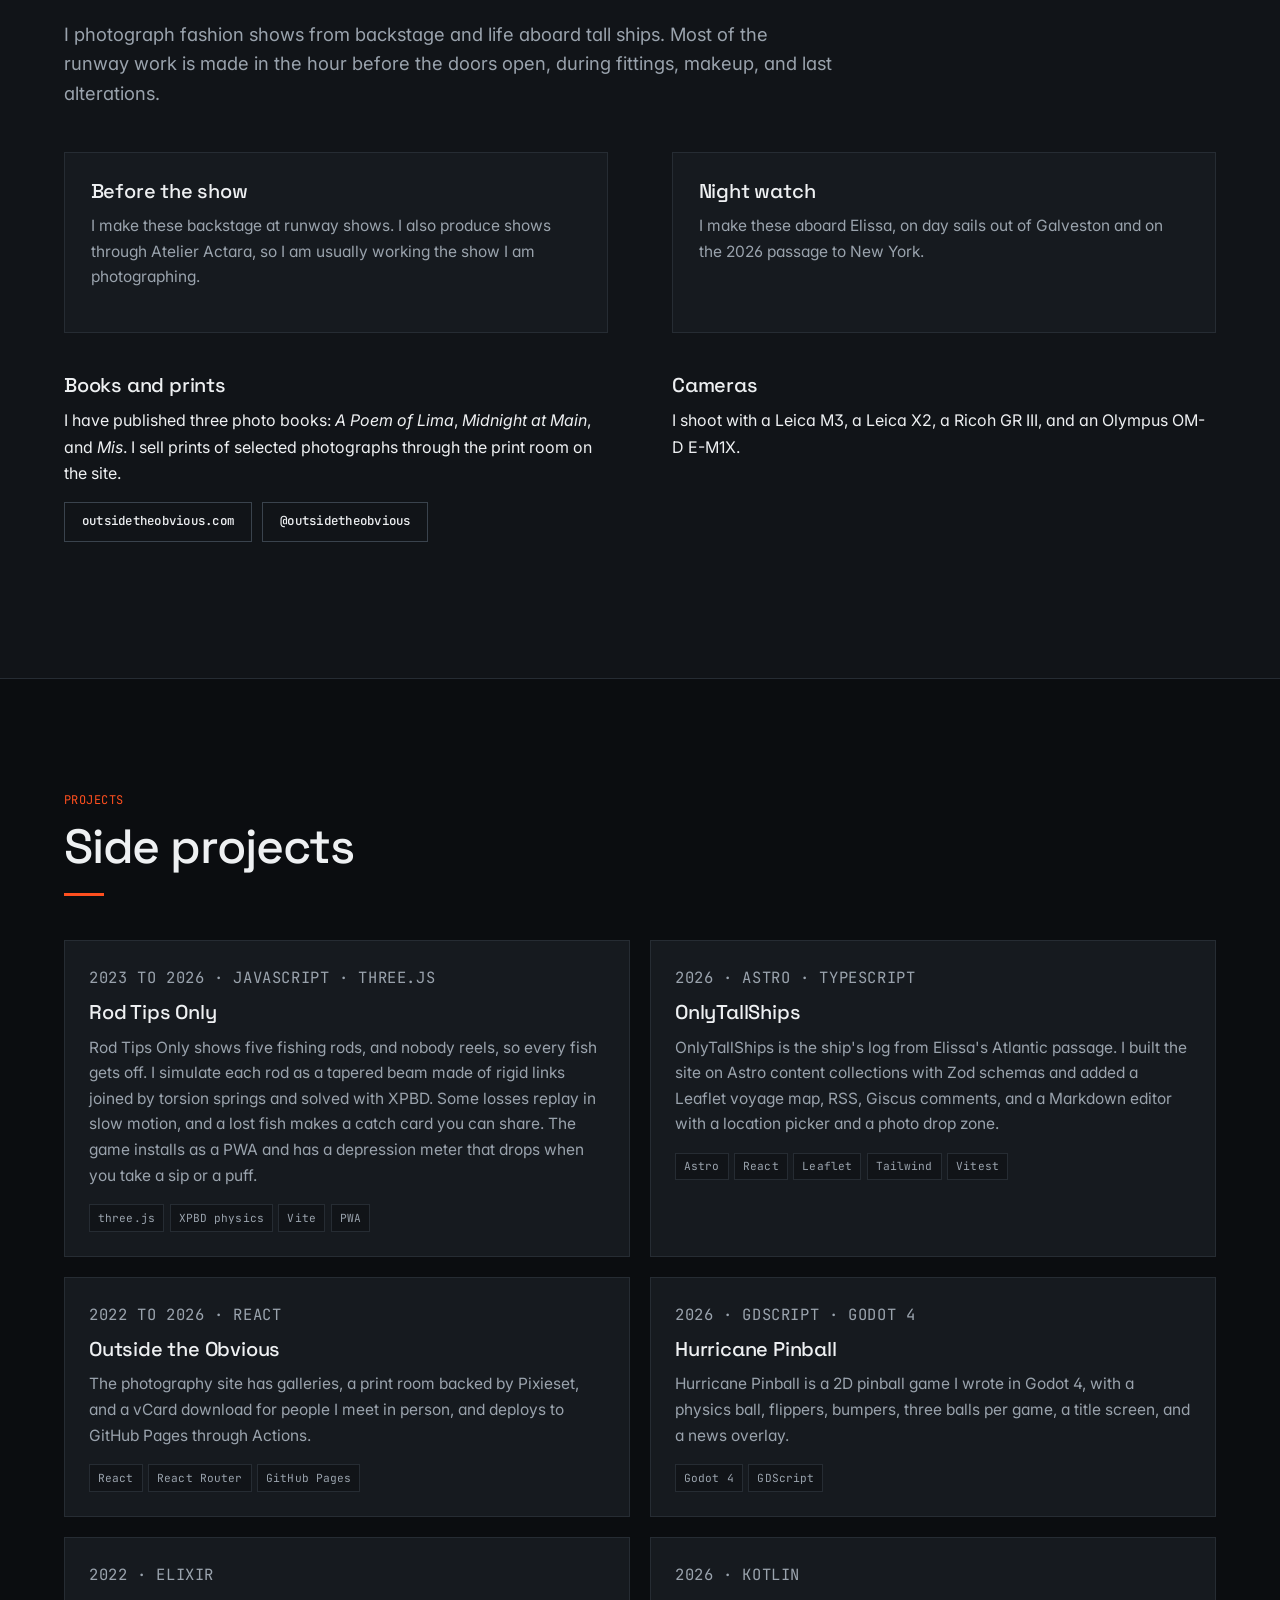
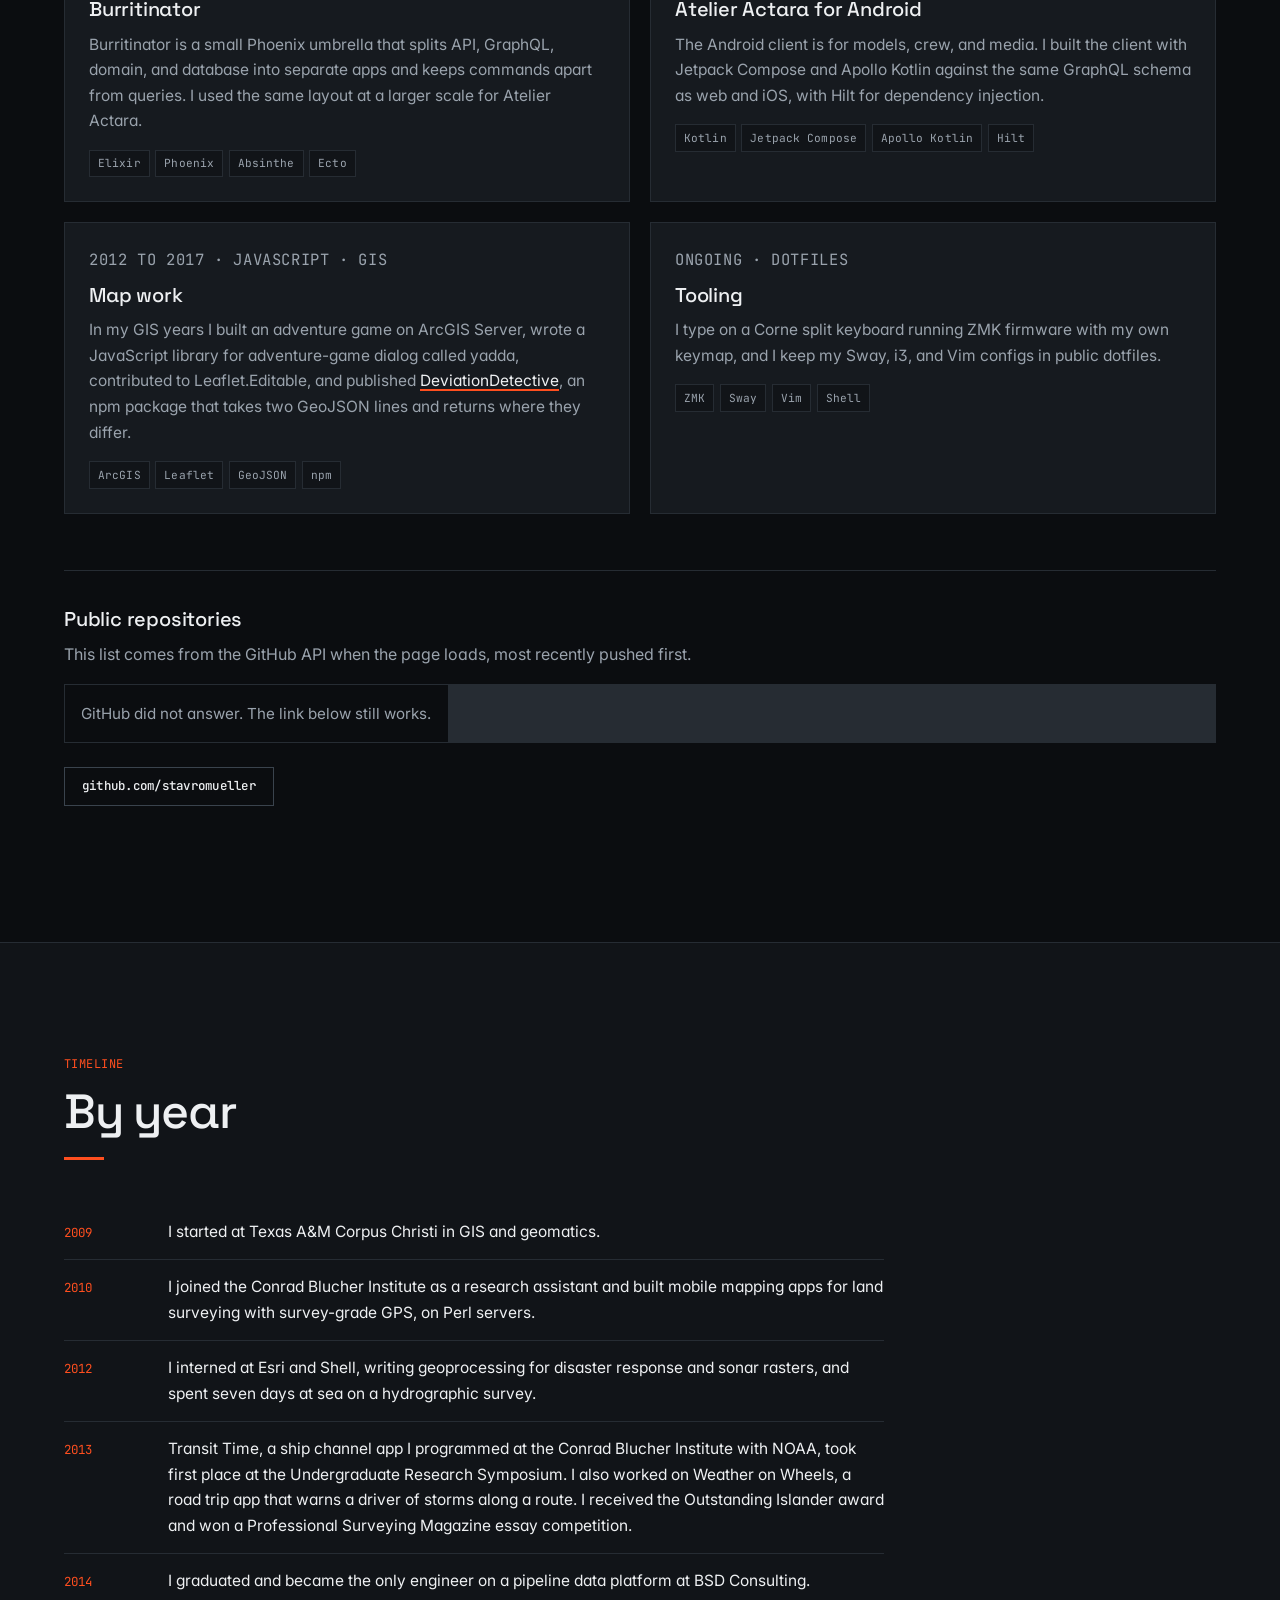
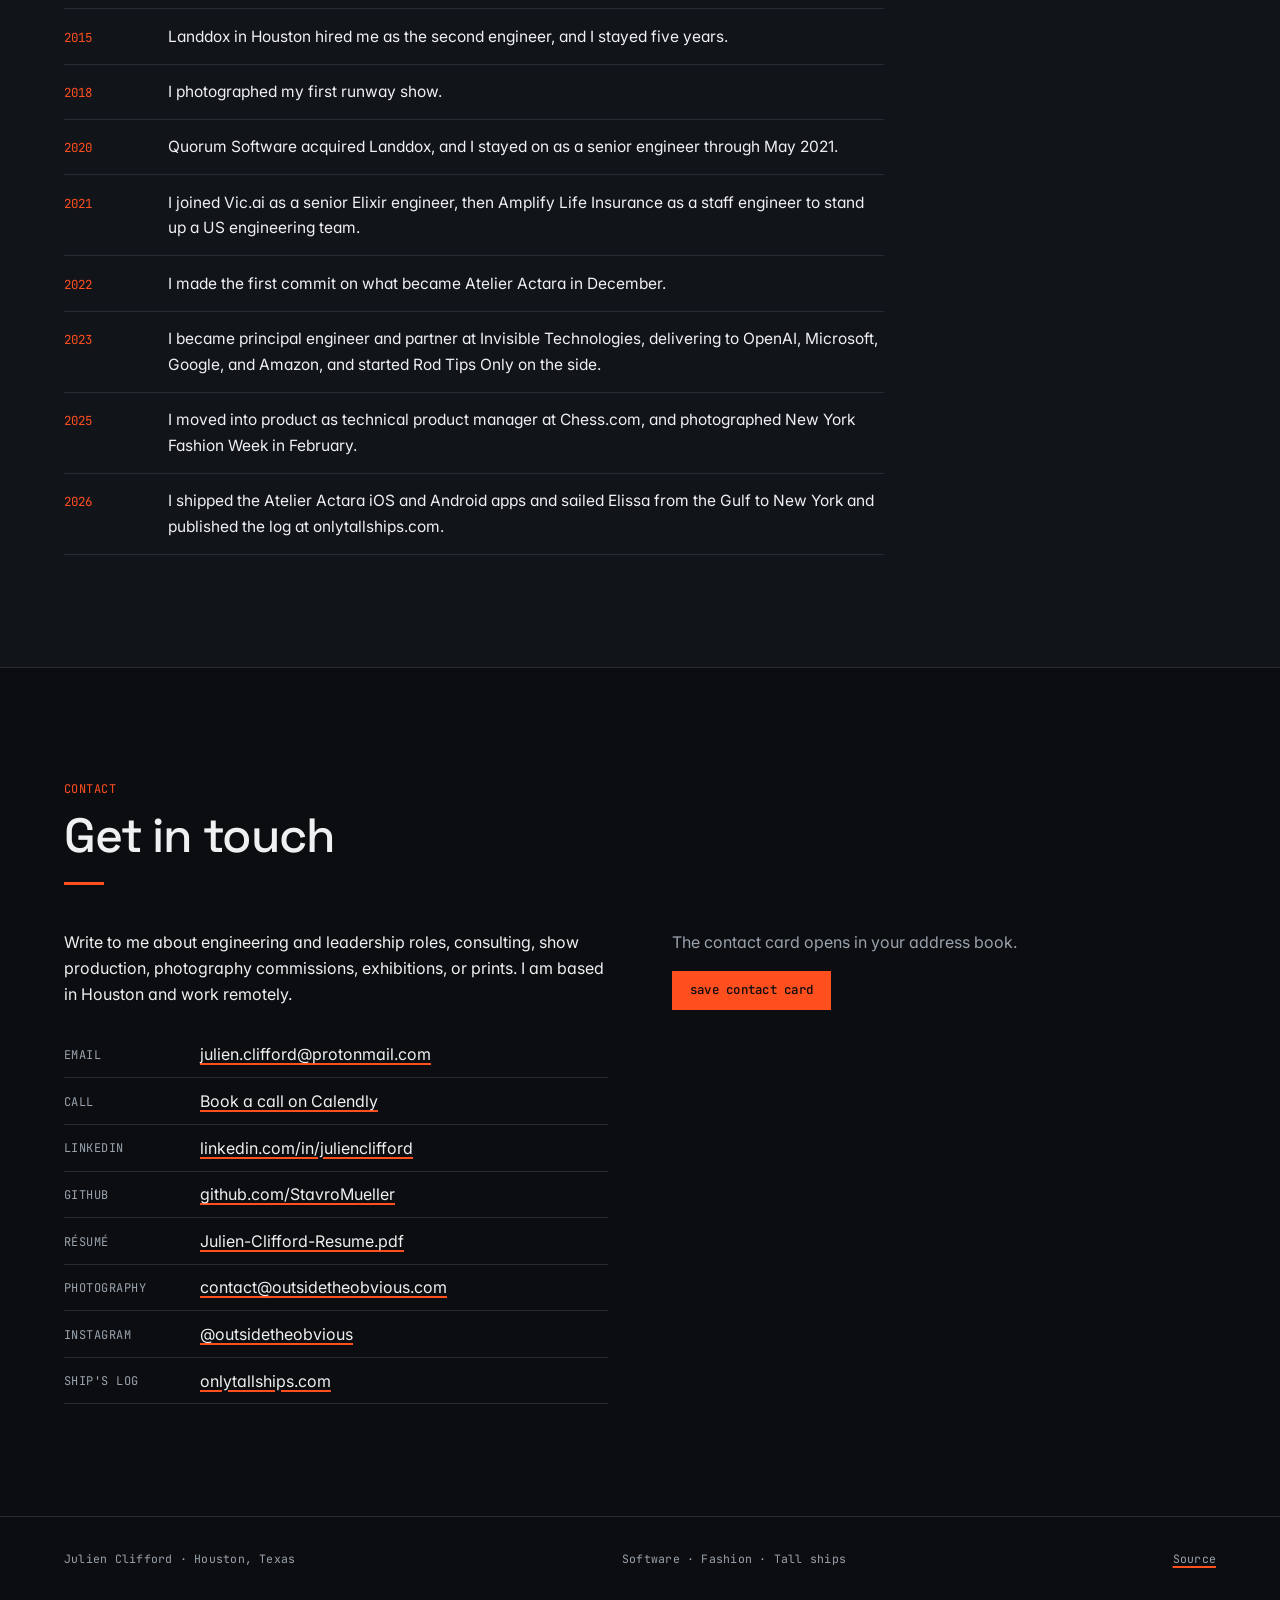
==== commit 3830eb6f: "Add fun! link to site navigation" ====
--- a/docs/index.html
+++ b/docs/index.html
@@ -150,6 +150,7 @@
         <li><a href="#photo">Photography</a></li>
         <li><a href="#projects">Projects</a></li>
         <li><a href="#contact">Contact</a></li>
+        <li><a href="https://fun.jpclifford.com" target="_blank" rel="noopener">fun!</a></li>
       </ul>
     </nav>
   </header>
